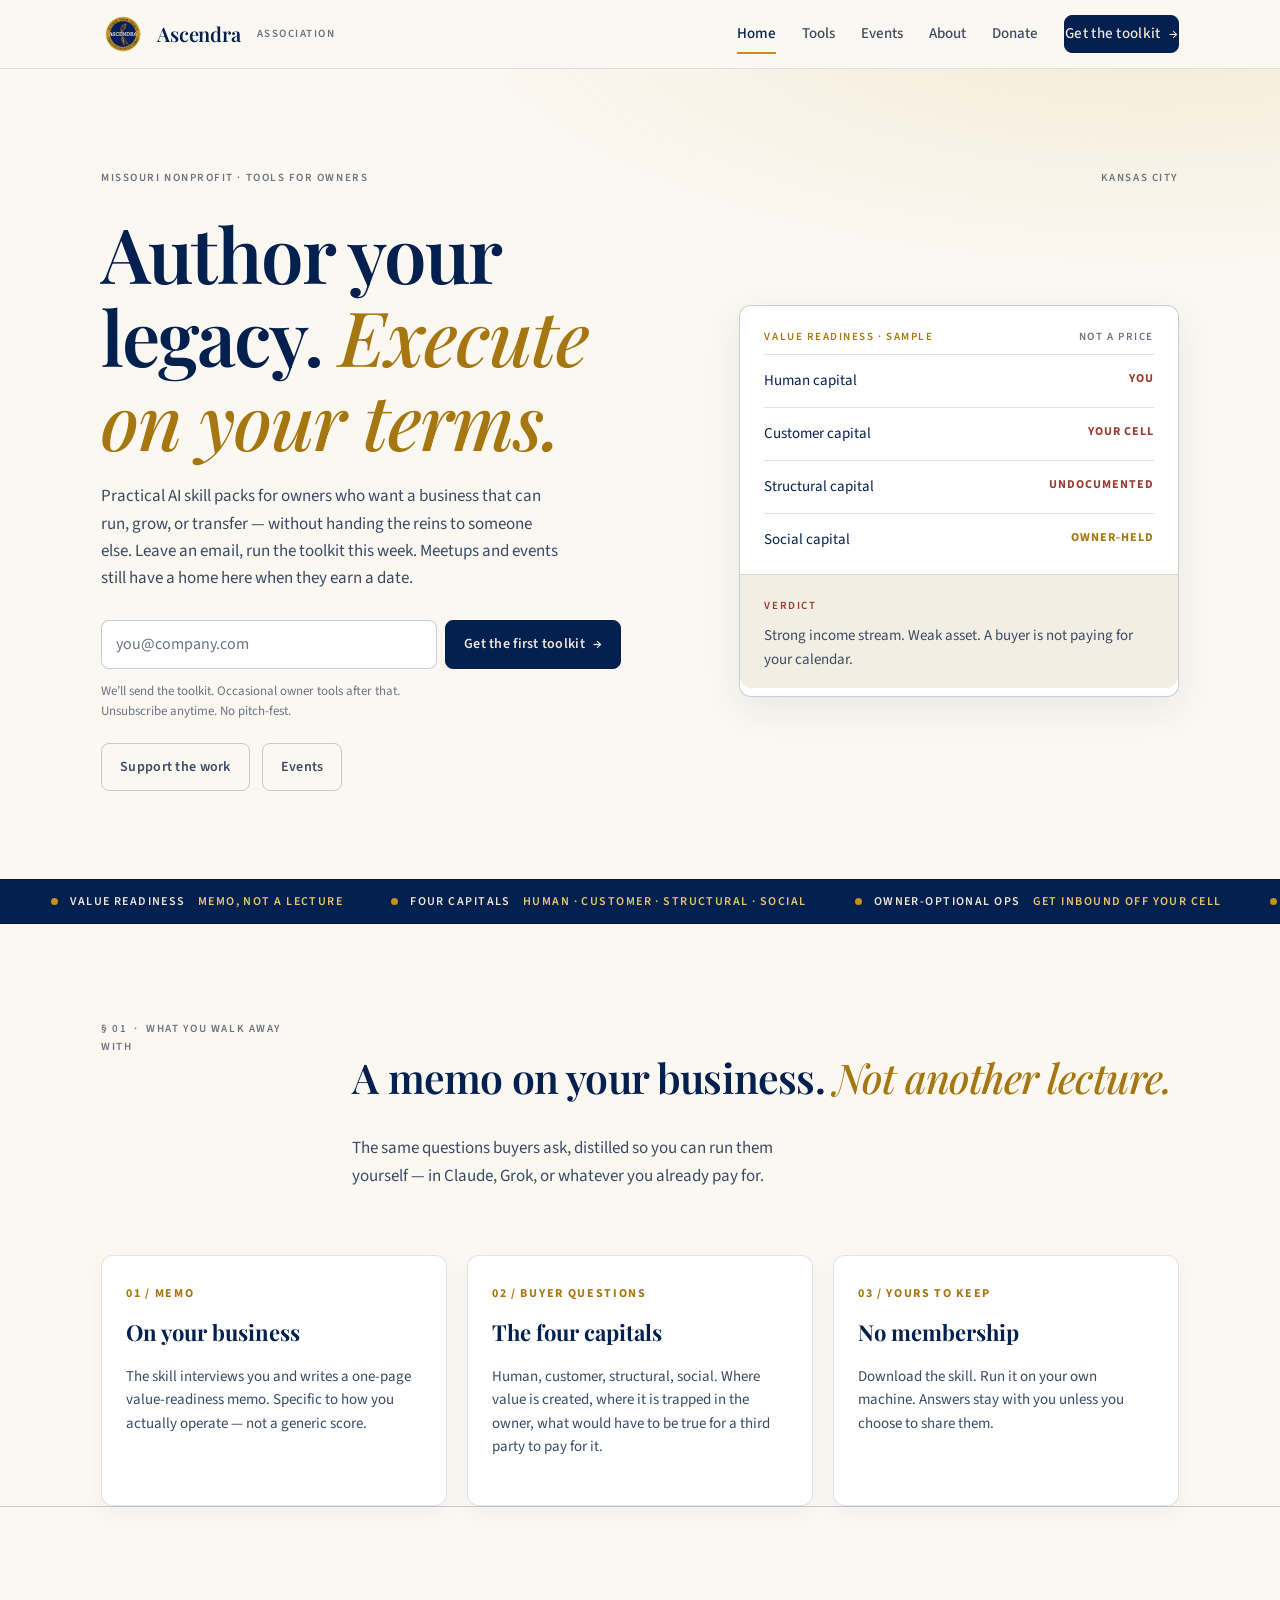
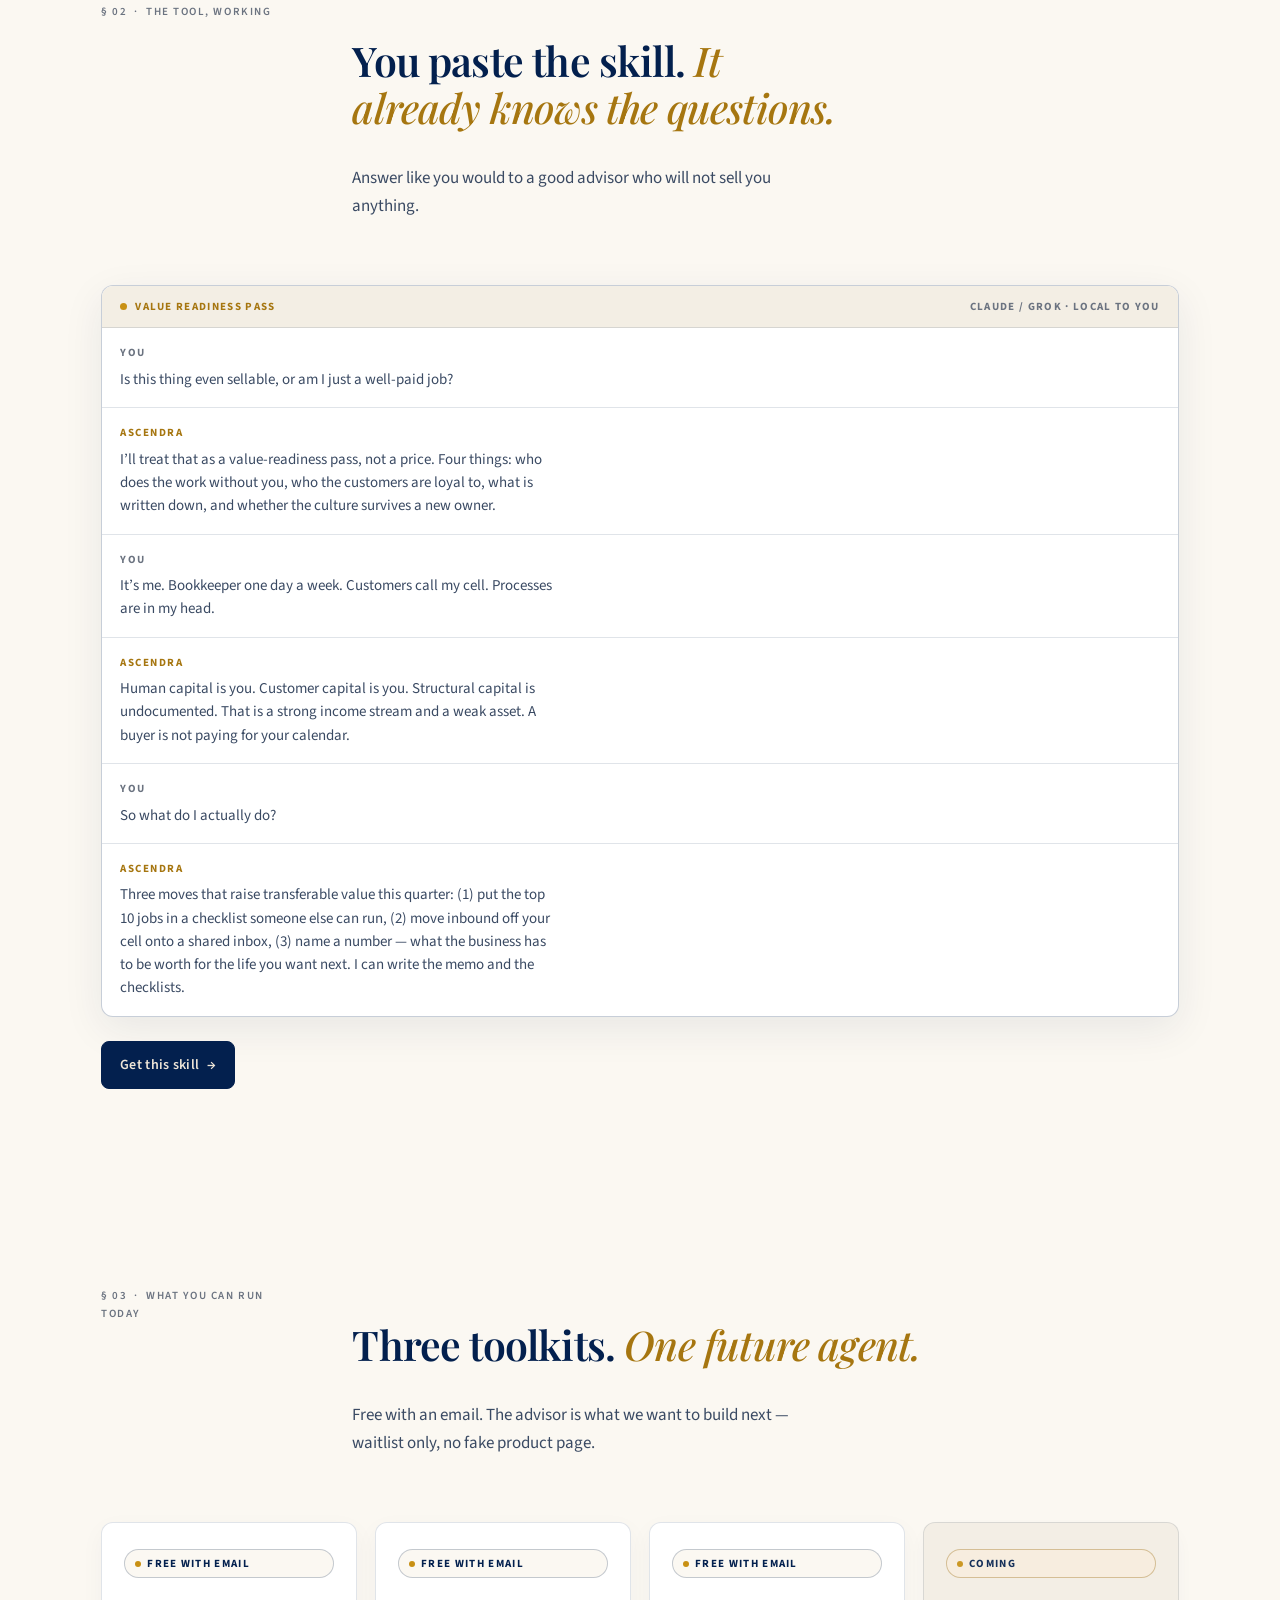
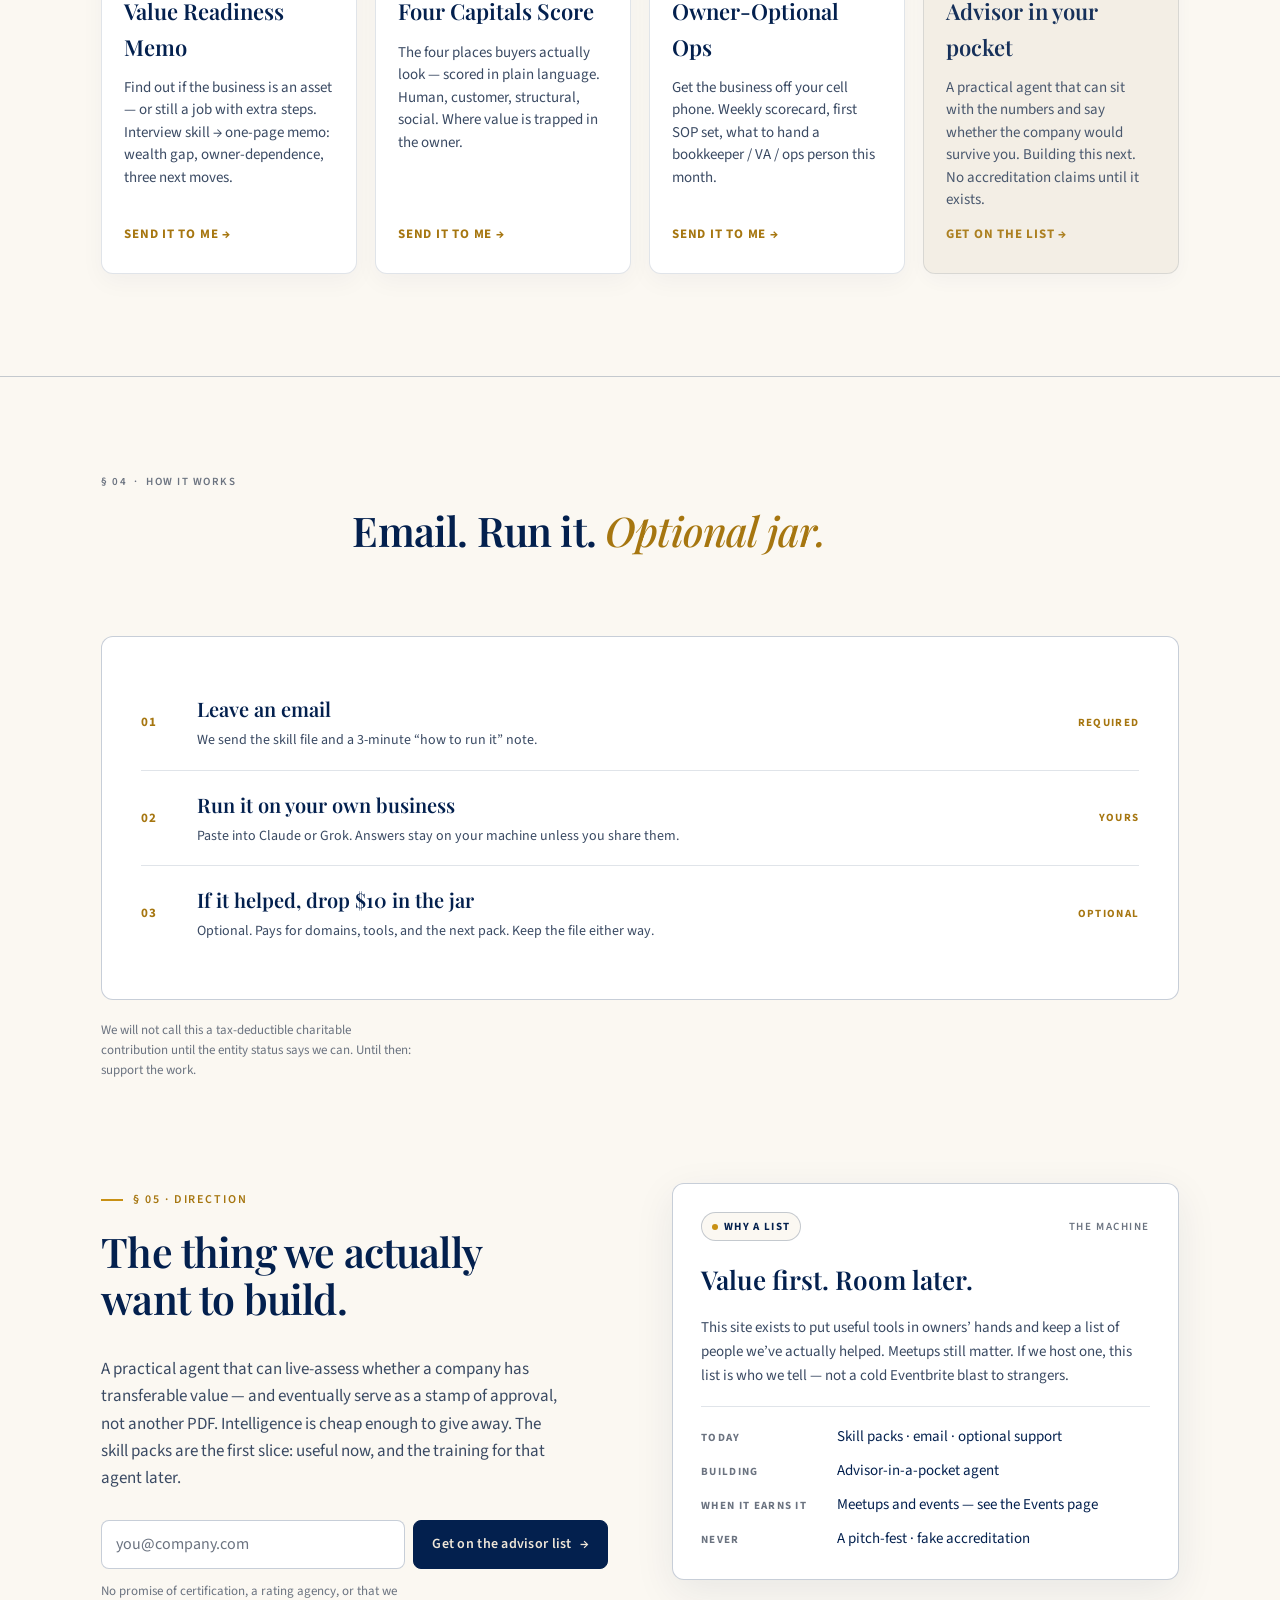
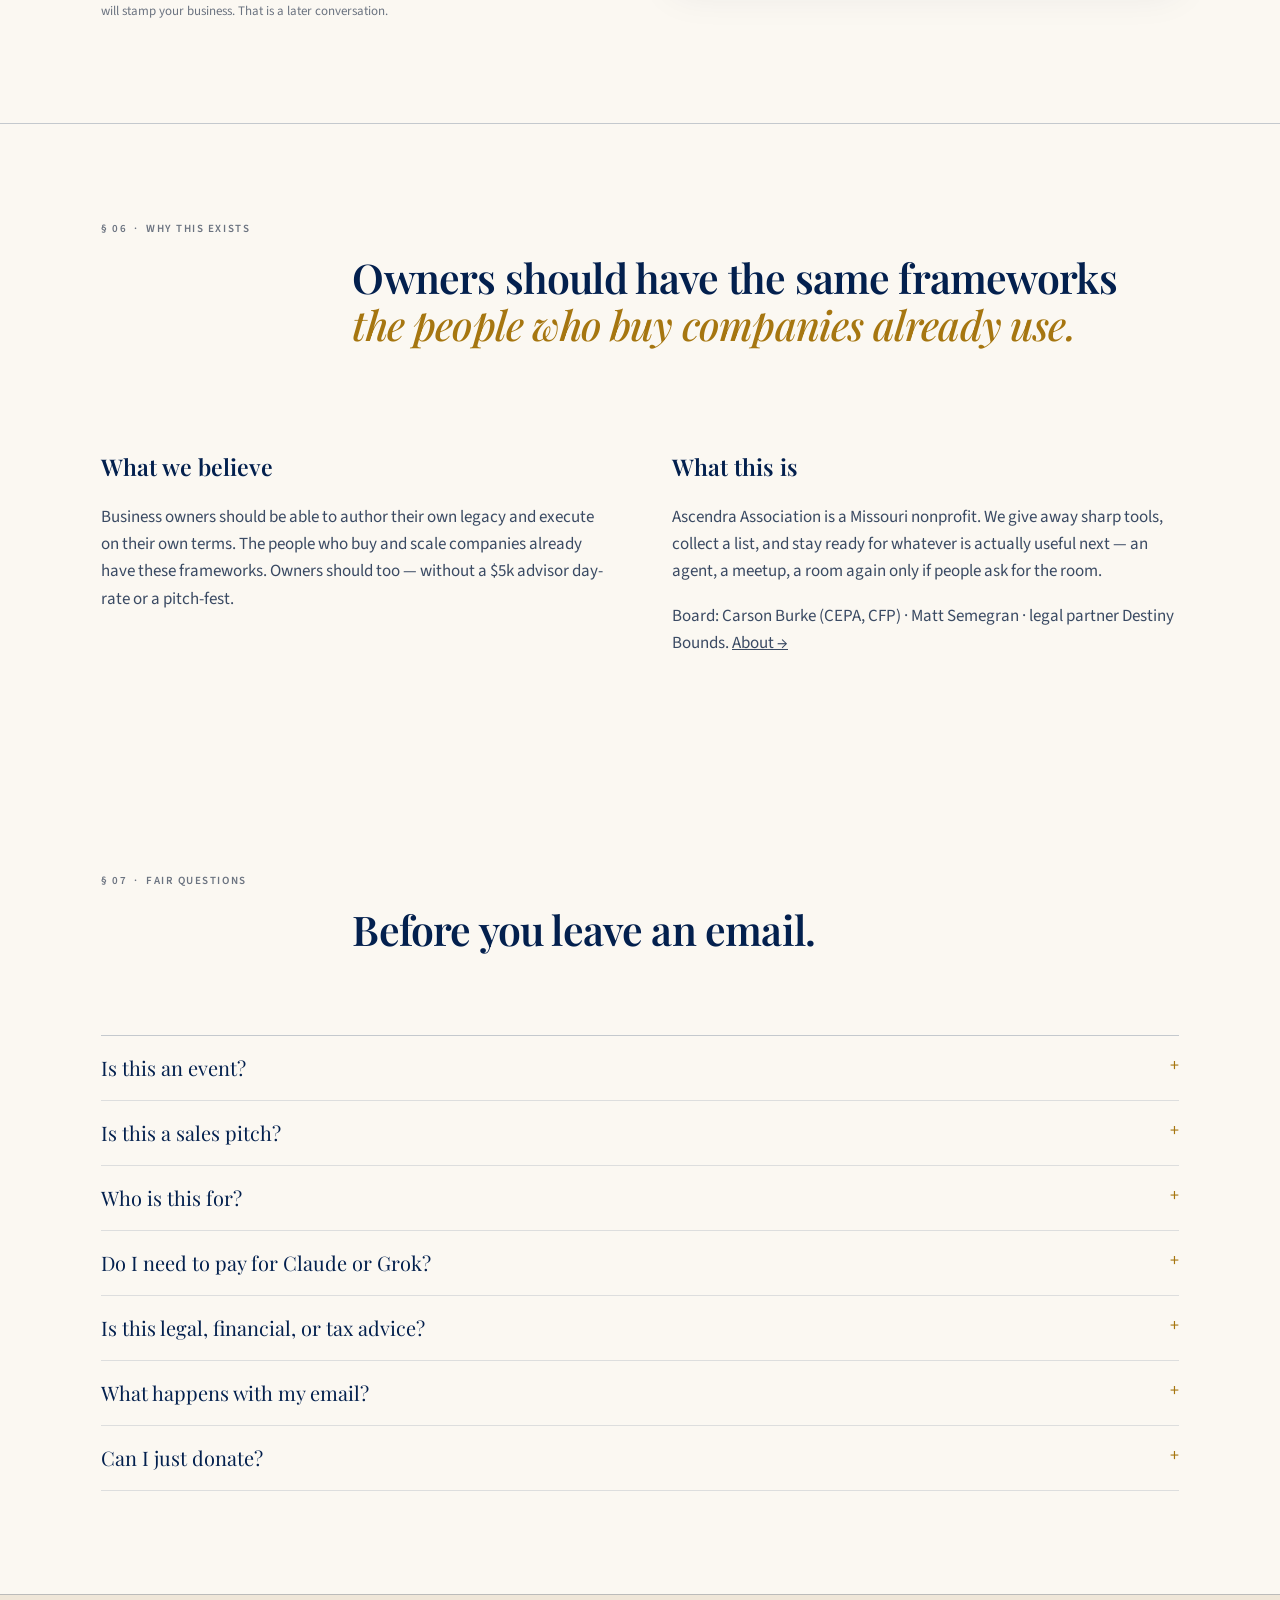
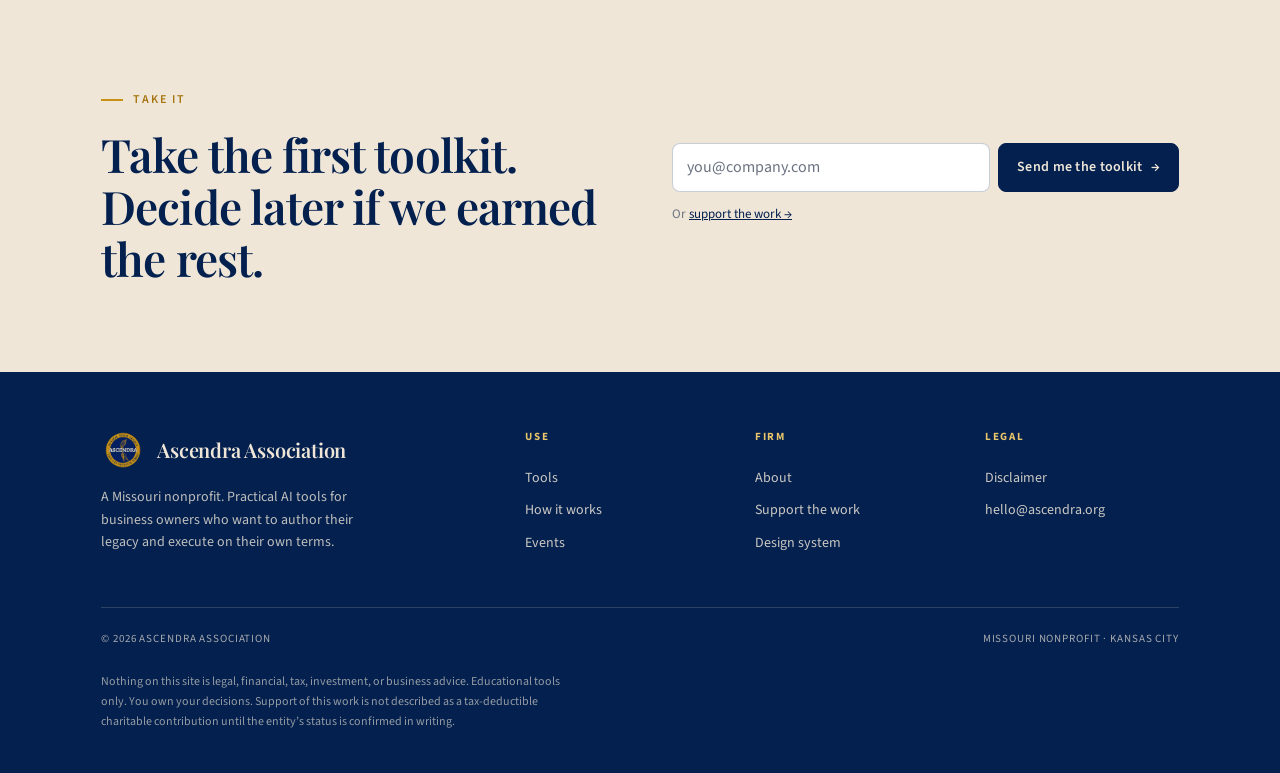
==== index.html @ b2d7696e "Rebuild Ascendra’s own light design language from the seal. Replace the ICV dark port with navy #032" ====
<!doctype html>
<html lang="en">
<head>
<meta charset="utf-8" />
<meta name="viewport" content="width=device-width,initial-scale=1" />
<title>Ascendra — Author your legacy. Execute on your terms.</title>
<meta name="description" content="A Missouri nonprofit. Free AI skill packs for business owners who want a company that can run, grow, or transfer — without handing the reins to someone else." />
<link rel="preconnect" href="https://fonts.googleapis.com" />
<link rel="preconnect" href="https://fonts.gstatic.com" crossorigin />
<link href="https://fonts.googleapis.com/css2?family=Great+Vibes&family=Playfair+Display:ital,wght@0,500;0,600;0,700;1,500;1,600&family=Source+Sans+3:ital,wght@0,400;0,500;0,600;0,700;1,400&display=swap" rel="stylesheet" />
<link rel="stylesheet" href="assets/css/site.css" />
</head>
<body data-nav="home">

<div id="nav-mount"></div>

<header class="hero" id="toolkit">
  <div class="wrap">
    <div class="hero-eyebrow-row">
      <span class="eyebrow plain mono-sm">
        Missouri nonprofit · Tools for owners
      </span>
      <span class="mono-sm">Kansas City</span>
    </div>

    <div class="hero-inner">
      <div>
        <h1 class="h-display">Author your legacy. <em>Execute on your terms.</em></h1>
        <p class="lead">
          Practical AI skill packs for owners who want a business that can run, grow, or transfer — without handing the reins to someone else. Leave an email, run the toolkit this week. Meetups and events still have a home here when they earn a date.
        </p>
        <form class="capture" data-capture data-tag="source-homepage pack-readiness">
          <input type="email" name="email" required placeholder="you@company.com" autocomplete="email" aria-label="Email" />
          <button class="cta primary" type="submit">Get the first toolkit <span class="arrow">→</span></button>
        </form>
        <p class="capture-note">We’ll send the toolkit. Occasional owner tools after that. Unsubscribe anytime. No pitch-fest.</p>
        <div class="hero-ctas" style="margin-top:22px">
          <a href="donate.html" class="cta ghost">Support the work</a>
          <a href="events.html" class="cta ghost">Events</a>
        </div>
      </div>

      <aside class="scorecard" aria-label="Sample value-readiness card">
        <div class="head">
          <span class="mono-sm" style="color:var(--gold-deep)">Value readiness · sample</span>
          <span class="mono-sm">Not a price</span>
        </div>
        <div class="score-row"><span class="k">Human capital</span><span class="v low">You</span></div>
        <div class="score-row"><span class="k">Customer capital</span><span class="v low">Your cell</span></div>
        <div class="score-row"><span class="k">Structural capital</span><span class="v low">Undocumented</span></div>
        <div class="score-row"><span class="k">Social capital</span><span class="v mid">Owner-held</span></div>
        <div class="score-verdict">
          <span class="mono-sm" style="color:var(--stop)">Verdict</span>
          <p>Strong income stream. Weak asset. A buyer is not paying for your calendar.</p>
        </div>
      </aside>
    </div>
  </div>
</header>

<div class="ticker" aria-hidden="true">
  <div class="ticker-track">
    <span class="ticker-item"><span class="dot"></span>Value readiness <span class="val">Memo, not a lecture</span></span>
    <span class="ticker-item"><span class="dot"></span>Four capitals <span class="val">Human · Customer · Structural · Social</span></span>
    <span class="ticker-item"><span class="dot"></span>Owner-optional ops <span class="val">Get inbound off your cell</span></span>
    <span class="ticker-item"><span class="dot"></span>Advisor in a pocket <span class="val">Coming</span></span>
    <span class="ticker-item"><span class="dot"></span>Meetups when they earn a room</span></span>
    <span class="ticker-item"><span class="dot"></span>Value readiness <span class="val">Memo, not a lecture</span></span>
    <span class="ticker-item"><span class="dot"></span>Four capitals <span class="val">Human · Customer · Structural · Social</span></span>
    <span class="ticker-item"><span class="dot"></span>Owner-optional ops <span class="val">Get inbound off your cell</span></span>
    <span class="ticker-item"><span class="dot"></span>Advisor in a pocket <span class="val">Coming</span></span>
    <span class="ticker-item"><span class="dot"></span>Meetups when they earn a room</span></span>
  </div>
</div>

<section id="proof">
  <div class="wrap">
    <div class="sec-head">
      <span class="mono-sm">§ 01 &nbsp;·&nbsp; What you walk away with</span>
      <div>
        <h2 class="h-section">A memo on your business. <em>Not another lecture.</em></h2>
        <p class="lead" style="margin-top:22px">The same questions buyers ask, distilled so you can run them yourself — in Claude, Grok, or whatever you already pay for.</p>
      </div>
    </div>
    <div class="journey">
      <div class="j-step">
        <div class="j-num">01 / MEMO</div>
        <h3 class="j-title">On your business</h3>
        <p class="j-body">The skill interviews you and writes a one-page value-readiness memo. Specific to how you actually operate — not a generic score.</p>
        <span class="j-arrow">→</span>
      </div>
      <div class="j-step">
        <div class="j-num">02 / BUYER QUESTIONS</div>
        <h3 class="j-title">The four capitals</h3>
        <p class="j-body">Human, customer, structural, social. Where value is created, where it is trapped in the owner, what would have to be true for a third party to pay for it.</p>
        <span class="j-arrow">→</span>
      </div>
      <div class="j-step">
        <div class="j-num">03 / YOURS TO KEEP</div>
        <h3 class="j-title">No membership</h3>
        <p class="j-body">Download the skill. Run it on your own machine. Answers stay with you unless you choose to share them.</p>
      </div>
    </div>
  </div>
</section>

<section id="demo" class="rule-strong">
  <div class="wrap pad-b">
    <div class="sec-head">
      <span class="mono-sm">§ 02 &nbsp;·&nbsp; The tool, working</span>
      <div>
        <h2 class="h-section">You paste the skill. <em>It already knows the questions.</em></h2>
        <p class="lead" style="margin-top:22px">Answer like you would to a good advisor who will not sell you anything.</p>
      </div>
    </div>

    <div class="transcript">
      <div class="transcript-bar">
        <span class="live">Value readiness pass</span>
        <span>Claude / Grok · local to you</span>
      </div>
      <div class="t-row">
        <div class="t-who">You</div>
        <p>Is this thing even sellable, or am I just a well-paid job?</p>
      </div>
      <div class="t-row agent">
        <div class="t-who">Ascendra</div>
        <p>I’ll treat that as a value-readiness pass, not a price. Four things: who does the work without you, who the customers are loyal to, what is written down, and whether the culture survives a new owner.</p>
      </div>
      <div class="t-row">
        <div class="t-who">You</div>
        <p>It’s me. Bookkeeper one day a week. Customers call my cell. Processes are in my head.</p>
      </div>
      <div class="t-row agent">
        <div class="t-who">Ascendra</div>
        <p>Human capital is you. Customer capital is you. Structural capital is undocumented. That is a strong income stream and a weak asset. A buyer is not paying for your calendar.</p>
      </div>
      <div class="t-row">
        <div class="t-who">You</div>
        <p>So what do I actually do?</p>
      </div>
      <div class="t-row agent">
        <div class="t-who">Ascendra</div>
        <p>Three moves that raise transferable value this quarter: (1) put the top 10 jobs in a checklist someone else can run, (2) move inbound off your cell onto a shared inbox, (3) name a number — what the business has to be worth for the life you want next. I can write the memo and the checklists.</p>
      </div>
    </div>
    <div style="margin-top:24px">
      <a href="#toolkit" class="cta primary">Get this skill <span class="arrow">→</span></a>
    </div>
  </div>
</section>

<section id="tools">
  <div class="wrap pad-b">
    <div class="sec-head">
      <span class="mono-sm">§ 03 &nbsp;·&nbsp; What you can run today</span>
      <div>
        <h2 class="h-section">Three toolkits. <em>One future agent.</em></h2>
        <p class="lead" style="margin-top:22px">Free with an email. The advisor is what we want to build next — waitlist only, no fake product page.</p>
      </div>
    </div>

    <div class="pack-grid">
      <article class="pack">
        <span class="pill"><span class="dot"></span>Free with email</span>
        <h3>Value Readiness Memo</h3>
        <p>Find out if the business is an asset — or still a job with extra steps. Interview skill → one-page memo: wealth gap, owner-dependence, three next moves.</p>
        <a class="more" href="#toolkit">Send it to me →</a>
      </article>
      <article class="pack">
        <span class="pill"><span class="dot"></span>Free with email</span>
        <h3>Four Capitals Score</h3>
        <p>The four places buyers actually look — scored in plain language. Human, customer, structural, social. Where value is trapped in the owner.</p>
        <a class="more" href="#toolkit">Send it to me →</a>
      </article>
      <article class="pack">
        <span class="pill"><span class="dot"></span>Free with email</span>
        <h3>Owner-Optional Ops</h3>
        <p>Get the business off your cell phone. Weekly scorecard, first SOP set, what to hand a bookkeeper / VA / ops person this month.</p>
        <a class="more" href="#toolkit">Send it to me →</a>
      </article>
      <article class="pack coming">
        <span class="pill warm"><span class="dot"></span>Coming</span>
        <h3>Advisor in your pocket</h3>
        <p>A practical agent that can sit with the numbers and say whether the company would survive you. Building this next. No accreditation claims until it exists.</p>
        <a class="more" href="#advisor">Get on the list →</a>
      </article>
    </div>
  </div>
</section>

<section id="how" class="rule-strong">
  <div class="wrap pad-b">
    <div class="sec-head">
      <span class="mono-sm">§ 04 &nbsp;·&nbsp; How it works</span>
      <div>
        <h2 class="h-section">Email. Run it. <em>Optional jar.</em></h2>
      </div>
    </div>
    <div class="criteria">
      <div class="crit-row">
        <div class="n">01</div>
        <div class="t">Leave an email<small>We send the skill file and a 3-minute “how to run it” note.</small></div>
        <div class="v">Required</div>
      </div>
      <div class="crit-row">
        <div class="n">02</div>
        <div class="t">Run it on your own business<small>Paste into Claude or Grok. Answers stay on your machine unless you share them.</small></div>
        <div class="v">Yours</div>
      </div>
      <div class="crit-row">
        <div class="n">03</div>
        <div class="t">If it helped, drop $10 in the jar<small>Optional. Pays for domains, tools, and the next pack. Keep the file either way.</small></div>
        <div class="v">Optional</div>
      </div>
    </div>
    <p class="capture-note" style="margin-top:20px">We will not call this a tax-deductible charitable contribution until the entity status says we can. Until then: support the work.</p>
  </div>
</section>

<section id="advisor">
  <div class="wrap pad-b">
    <div class="split">
      <div>
        <span class="eyebrow">§ 05 · Direction</span>
        <h2 class="h-section" style="margin-top:18px">The thing we actually want to build.</h2>
        <p class="lead" style="margin-top:22px">A practical agent that can live-assess whether a company has transferable value — and eventually serve as a stamp of approval, not another PDF. Intelligence is cheap enough to give away. The skill packs are the first slice: useful now, and the training for that agent later.</p>
        <form class="capture" data-capture data-tag="waitlist-advisor" style="margin-top:28px">
          <input type="email" name="email" required placeholder="you@company.com" autocomplete="email" aria-label="Email for advisor list" />
          <button class="cta primary" type="submit">Get on the advisor list <span class="arrow">→</span></button>
        </form>
        <p class="capture-note">No promise of certification, a rating agency, or that we will stamp your business. That is a later conversation.</p>
      </div>
      <aside class="arch">
        <div class="arch-tag">
          <span class="pill"><span class="dot"></span>Why a list</span>
          <span class="mono-sm">The machine</span>
        </div>
        <h3>Value first. Room later.</h3>
        <p class="sub">This site exists to put useful tools in owners’ hands and keep a list of people we’ve actually helped. Meetups still matter. If we host one, this list is who we tell — not a cold Eventbrite blast to strangers.</p>
        <dl>
          <dt>Today</dt><dd>Skill packs · email · optional support</dd>
          <dt>Building</dt><dd>Advisor-in-a-pocket agent</dd>
          <dt>When it earns it</dt><dd>Meetups and events — see the Events page</dd>
          <dt>Never</dt><dd>A pitch-fest · fake accreditation</dd>
        </dl>
      </aside>
    </div>
  </div>
</section>

<section id="why" class="rule-strong">
  <div class="wrap pad-b">
    <div class="sec-head">
      <span class="mono-sm">§ 06 &nbsp;·&nbsp; Why this exists</span>
      <div>
        <h2 class="h-section">Owners should have the same frameworks <em>the people who buy companies already use.</em></h2>
      </div>
    </div>
    <div class="split">
      <div>
        <h3 class="h-3">What we believe</h3>
        <p class="body">Business owners should be able to author their own legacy and execute on their own terms. The people who buy and scale companies already have these frameworks. Owners should too — without a $5k advisor day-rate or a pitch-fest.</p>
      </div>
      <div>
        <h3 class="h-3">What this is</h3>
        <p class="body">Ascendra Association is a Missouri nonprofit. We give away sharp tools, collect a list, and stay ready for whatever is actually useful next — an agent, a meetup, a room again only if people ask for the room.</p>
        <p class="body" style="margin-top:16px">Board: Carson Burke (CEPA, CFP) · Matt Semegran · legal partner Destiny Bounds. <a href="about.html" style="text-decoration:underline">About →</a></p>
      </div>
    </div>
  </div>
</section>

<section id="faq">
  <div class="wrap pad-b">
    <div class="sec-head">
      <span class="mono-sm">§ 07 &nbsp;·&nbsp; Fair questions</span>
      <div>
        <h2 class="h-section">Before you leave an email.</h2>
      </div>
    </div>
    <div class="faq">
      <details>
        <summary>Is this an event?</summary>
        <p>Not the product. Meetups and events still have a page when they earn a date. This site is the toolkit you use in between. If we host something, people on this list hear first.</p>
      </details>
      <details>
        <summary>Is this a sales pitch?</summary>
        <p>No. No sponsors buying a slot on this page. No “book a call” funnel. Email and optional support.</p>
      </details>
      <details>
        <summary>Who is this for?</summary>
        <p>Owners who already have a real operation. If you are pre-revenue, these tools will feel like someone else’s problem — that is honest, not a slight.</p>
      </details>
      <details>
        <summary>Do I need to pay for Claude or Grok?</summary>
        <p>The skills run in tools many owners already have. We are not selling you an AI subscription.</p>
      </details>
      <details>
        <summary>Is this legal, financial, or tax advice?</summary>
        <p>No. Educational tools only. Your lawyer, CPA, and CFP still exist. Destiny drafts the real disclaimer.</p>
      </details>
      <details>
        <summary>What happens with my email?</summary>
        <p>Toolkit delivery, then occasional new tools. No SDR sequence. Unsubscribe anytime.</p>
      </details>
      <details>
        <summary>Can I just donate?</summary>
        <p>Yes. Same toolkit. <a href="donate.html" style="text-decoration:underline">Support the work →</a></p>
      </details>
    </div>
  </div>
</section>

<section class="cta-band" id="close">
  <div class="wrap">
    <div class="split">
      <div>
        <span class="eyebrow" style="margin-bottom:20px">Take it</span>
        <h2>Take the first toolkit. Decide later if we earned the rest.</h2>
      </div>
      <div class="aside">
        <form class="capture" data-capture data-tag="source-homepage-close">
          <input type="email" name="email" required placeholder="you@company.com" autocomplete="email" aria-label="Email" />
          <button class="cta primary" type="submit">Send me the toolkit <span class="arrow">→</span></button>
        </form>
        <p class="capture-note">Or <a href="donate.html" style="color:var(--navy);text-decoration:underline">support the work →</a></p>
      </div>
    </div>
  </div>
</section>

<div id="foot-mount"></div>
<script src="assets/js/shell.js"></script>
</body>
</html>
---- assets/css/site.css ----
/* Ascendra Association — design language
   Pulled from the 2025 masterclass deck + circular seal.
   Light and inviting by default. Navy + gold are the ceremonial colors.
   ------------------------------------------------- */

:root{
  --navy: #03204E;
  --navy-deep: #021536;
  --navy-soft: #1A3A6B;
  --gold: #C89014;
  --gold-deep: #A67610;
  --gold-soft: #E8C56A;
  --cream: #EFE6D8;
  --paper: #FBF8F2;
  --paper-2: #F3EEE4;
  --white: #FFFFFF;
  --ink: #03204E;
  --ink-soft: #3A4A63;
  --ink-mute: #6B7380;
  --line: rgba(3,32,78,0.12);
  --line-strong: rgba(3,32,78,0.22);
  --pass: #2F6F4E;
  --stop: #9B3A2F;
  --warn: #C89014;

  --serif: "Playfair Display", "Source Serif 4", Georgia, serif;
  --sans:  "Source Sans 3", "Source Sans Pro", "Helvetica Neue", Arial, sans-serif;
  --script: "Great Vibes", "Snell Roundhand", cursive;

  --pad: clamp(20px, 4vw, 56px);
  --max: 1180px;
  --radius: 12px;
  --shadow: 0 12px 40px rgba(3,32,78,0.08);
}

*,*::before,*::after{ box-sizing:border-box; }
html,body{ margin:0; padding:0; background:var(--paper); color:var(--ink); }
html{ scroll-behavior:smooth; }
body{
  font-family: var(--sans);
  font-size: 17px;
  line-height: 1.6;
  -webkit-font-smoothing: antialiased;
  text-rendering: optimizeLegibility;
}
img{ max-width:100%; display:block; }
a{ color:inherit; text-decoration:none; }
button{ font: inherit; color: inherit; background:none; border:0; cursor:pointer; }

/* ============ Typography ============ */
.eyebrow{
  font-family: var(--sans);
  font-size: 12px;
  font-weight: 600;
  letter-spacing: 0.16em;
  text-transform: uppercase;
  color: var(--gold-deep);
  display:inline-flex; align-items:center; gap:10px;
}
.eyebrow::before{
  content:"";
  width:22px; height:2px; background: var(--gold);
  display:inline-block;
}
.eyebrow.plain::before{ display:none; }

.h-display{
  font-family: var(--serif);
  font-weight: 600;
  font-size: clamp(34px, 7vw, 76px);
  line-height: 1.1;
  letter-spacing: -0.02em;
  color: var(--navy);
  text-wrap: balance;
  overflow-wrap: break-word;
}
.h-display em{ font-style: italic; color: var(--gold-deep); font-weight: 500; }

.h-section{
  font-family: var(--serif);
  font-weight: 600;
  font-size: clamp(28px, 3.2vw, 46px);
  line-height: 1.15;
  letter-spacing: -0.02em;
  text-wrap: balance;
  color: var(--navy);
}
.h-section em{ font-style: italic; color: var(--gold-deep); font-weight: 500; }

.h-3{
  font-family: var(--serif);
  font-weight: 600;
  font-size: clamp(22px, 1.8vw, 28px);
  line-height: 1.2;
}

.lead{
  font-family: var(--sans);
  font-size: clamp(17px, 1.3vw, 20px);
  line-height: 1.6;
  color: var(--ink-soft);
  max-width: 58ch;
  font-weight: 400;
}
.body{ color: var(--ink-soft); }
.mono-sm{
  font-family: var(--sans);
  font-size: 11px;
  font-weight: 600;
  letter-spacing: 0.14em;
  text-transform: uppercase;
  color: var(--ink-mute);
}

/* ============ Layout ============ */
.wrap{ max-width: var(--max); margin: 0 auto; padding: 0 var(--pad); }
.rule{ border-top: 1px solid var(--line); }
.rule-strong{ border-top: 1px solid var(--line-strong); }
section{ position: relative; }

/* ============ Nav ============ */
.nav{
  position: sticky; top: 0; z-index: 50;
  background: color-mix(in oklab, var(--paper) 86%, transparent);
  backdrop-filter: blur(14px) saturate(1.1);
  -webkit-backdrop-filter: blur(14px) saturate(1.1);
  border-bottom: 1px solid var(--line);
}
.nav-inner{
  display:flex; align-items:center; justify-content:space-between;
  padding: 12px var(--pad);
  max-width: var(--max);
  margin: 0 auto;
}
.brand{
  display:flex; align-items:center; gap:12px;
  font-family: var(--serif); font-size: 20px; letter-spacing: -0.01em;
  color: var(--navy); font-weight: 600;
}
.brand img{
  width: 44px; height: 44px;
}
.brand strong{ font-weight: 600; }
.brand small{
  color: var(--ink-mute);
  font-family: var(--sans);
  font-size: 11px; font-weight: 600;
  letter-spacing: 0.14em; text-transform: uppercase; margin-left: 4px;
}

.nav-toggle{
  display:none;
  font-family: var(--sans); font-size: 13px; font-weight: 600;
  letter-spacing: 0.08em; text-transform: uppercase;
  border: 1px solid var(--line-strong); padding: 8px 12px;
  color: var(--navy); border-radius: 8px;
}
.nav-links{ display:flex; align-items:center; gap: 26px; }
.nav-links a{
  font-size: 15px; font-weight: 500; color: var(--ink-soft);
  padding: 6px 0; position: relative;
  transition: color .2s ease;
}
.nav-links a::after{
  content:""; position:absolute; left:0; right:100%; bottom:-2px; height:2px;
  background: var(--gold); transition: right .3s ease;
}
.nav-links a:hover{ color: var(--navy); }
.nav-links a:hover::after{ right: 0; }
.nav-links a.current{ color: var(--navy); }
.nav-links a.current::after{ right: 0; }

.cta{
  display:inline-flex; align-items:center; justify-content:center; gap:8px;
  padding: 12px 18px;
  font-family: var(--sans); font-size: 14px; font-weight: 600;
  letter-spacing: 0.02em;
  border: 1.5px solid var(--navy);
  color: var(--navy);
  background: transparent;
  border-radius: 8px;
  transition: all .2s ease;
}
.cta:hover{ background: var(--navy); color: var(--cream); }
.cta.primary{
  background: var(--navy); color: var(--cream); border-color: var(--navy);
}
.cta.primary:hover{ background: var(--gold); border-color: var(--gold); color: var(--navy-deep); }
.cta.ghost{ border-color: var(--line-strong); color: var(--ink-soft); }
.cta.ghost:hover{ border-color: var(--navy); color: var(--navy); background: transparent; }
.cta .arrow{ font-size: 14px; }

/* ============ Hero ============ */
.hero{
  padding: clamp(48px, 8vw, 100px) 0 clamp(48px, 7vw, 88px);
  position: relative;
  background:
    radial-gradient(1200px 480px at 90% -10%, rgba(200,144,20,0.14), transparent 60%),
    var(--paper);
}
.hero-inner{
  display:grid;
  grid-template-columns: 1.15fr 0.9fr;
  gap: clamp(36px, 6vw, 80px);
  align-items: center;
}
@media (max-width: 900px){ .hero-inner{ grid-template-columns: 1fr; } }

.hero-eyebrow-row{
  display:flex; justify-content:space-between; align-items:center;
  margin-bottom: 24px;
}
.hero .h-display{ margin: 0 0 22px 0; }
.hero .lead{ margin-bottom: 28px; }
.hero-ctas{ display:flex; gap: 12px; flex-wrap: wrap; }

/* ============ Capture ============ */
.capture{
  display:flex; gap: 8px; flex-wrap: wrap; align-items: stretch;
  max-width: 520px;
}
.capture input[type="email"]{
  flex: 1 1 220px;
  min-width: 0;
  background: var(--white);
  border: 1.5px solid var(--line-strong);
  color: var(--ink);
  padding: 12px 14px;
  font-family: var(--sans);
  font-size: 16px;
  border-radius: 8px;
}
.capture input[type="email"]:focus{ outline: 0; border-color: var(--gold); }
.capture input[type="email"]::placeholder{ color: var(--ink-mute); }
.capture .cta{ white-space: nowrap; }
.capture-note{
  margin: 12px 0 0;
  font-size: 13px;
  color: var(--ink-mute); max-width: 52ch; line-height: 1.55;
}
.capture.ok .cta.primary{ background: var(--pass); border-color: var(--pass); color: #fff; }

/* ============ Scorecard ============ */
.scorecard{
  border: 1px solid var(--line-strong);
  background: var(--white);
  padding: 22px 24px 8px;
  border-radius: var(--radius);
  box-shadow: var(--shadow);
}
.scorecard .head{
  display:flex; justify-content:space-between; align-items:baseline;
  margin-bottom: 8px;
}
.score-row{
  display:grid; grid-template-columns: 1fr auto; gap: 12px;
  padding: 14px 0; border-top: 1px solid var(--line);
  font-size: 15px;
}
.score-row .k{ color: var(--ink); }
.score-row .v{
  font-size: 12px; font-weight: 700; letter-spacing: 0.08em; text-transform: uppercase;
}
.score-row .v.low{ color: var(--stop); }
.score-row .v.mid{ color: var(--gold-deep); }
.score-row .v.high{ color: var(--pass); }
.score-verdict{
  margin: 8px -24px 0; padding: 16px 24px;
  border-top: 1px solid var(--line);
  background: var(--paper-2);
  border-radius: 0 0 var(--radius) var(--radius);
}
.score-verdict p{ margin: 6px 0 0; font-size: 15px; color: var(--ink-soft); }

/* ============ Ticker (navy ribbon, like the deck) ============ */
.ticker{
  border-top: 1px solid var(--navy-deep);
  border-bottom: 1px solid var(--navy-deep);
  overflow: hidden;
  background: var(--navy);
  color: var(--cream);
}
.ticker-track{
  display:flex; gap: 48px;
  padding: 12px var(--pad);
  animation: ticker 50s linear infinite;
  white-space: nowrap;
}
.ticker-item{
  display:inline-flex; align-items:center; gap: 12px;
  font-size: 12px; font-weight: 600; letter-spacing: 0.12em;
  color: var(--cream); text-transform: uppercase;
}
.ticker-item .dot{ width: 7px; height: 7px; background: var(--gold); border-radius: 50%; }
.ticker-item .val{ color: var(--gold-soft); }
@keyframes ticker { from { transform: translateX(0);} to { transform: translateX(-50%);} }

/* ============ Section chrome ============ */
.sec-head{
  display:grid;
  grid-template-columns: 200px 1fr;
  gap: clamp(20px, 4vw, 64px);
  align-items: start;
  padding-top: clamp(56px, 8vw, 96px);
  padding-bottom: clamp(28px, 4vw, 48px);
}
@media (max-width: 800px){ .sec-head{ grid-template-columns: 1fr; gap: 16px; } }
.pad-b{ padding-bottom: clamp(56px, 8vw, 104px); }

/* ============ Journey ============ */
.journey{
  display:grid; grid-template-columns: repeat(3, 1fr); gap: 20px;
}
@media (max-width: 900px){ .journey{ grid-template-columns: 1fr; } }
.j-step{
  padding: 28px 24px 32px;
  background: var(--white);
  border: 1px solid var(--line);
  border-radius: var(--radius);
  position: relative;
  box-shadow: 0 8px 24px rgba(3,32,78,0.04);
}
.j-num{ font-size: 12px; font-weight: 700; color: var(--gold-deep); letter-spacing: 0.14em; }
.j-title{ font-family: var(--serif); font-size: 22px; margin: 12px 0 10px; color: var(--navy); }
.j-body{ font-size: 15px; color: var(--ink-soft); line-height: 1.55; }
.j-arrow{ display:none; }

/* ============ Split / cards ============ */
.split{ display:grid; grid-template-columns: 1fr 1fr; gap: clamp(32px, 5vw, 64px); align-items: start; }
@media (max-width: 900px){ .split{ grid-template-columns: 1fr; } }

.arch{
  border: 1px solid var(--line-strong);
  background: var(--white);
  padding: 28px;
  border-radius: var(--radius);
  box-shadow: var(--shadow);
}
.arch-tag{ display:flex; align-items:center; justify-content:space-between; margin-bottom: 18px; }
.arch h3{ font-family: var(--serif); font-size: 26px; font-weight: 600; margin: 0 0 8px; color: var(--navy); }
.arch .sub{ color: var(--ink-soft); font-size: 15px; margin-bottom: 18px; }
.arch dl{ margin: 0; display: grid; grid-template-columns: 120px 1fr; gap: 10px 16px; padding-top: 18px; border-top: 1px solid var(--line); }
.arch dt{ font-size: 11px; text-transform: uppercase; letter-spacing: 0.12em; color: var(--ink-mute); font-weight: 700; padding-top: 4px; }
.arch dd{ margin: 0; font-size: 15px; color: var(--ink); }

.pill{
  display:inline-flex; align-items:center; gap: 6px;
  font-size: 11px; font-weight: 700; text-transform: uppercase; letter-spacing: 0.12em;
  padding: 5px 10px; border: 1px solid var(--line-strong); color: var(--navy);
  border-radius: 999px; background: var(--paper);
}
.pill .dot{ width:6px; height: 6px; border-radius: 50%; background: var(--gold); }
.pill.warm{ background: color-mix(in oklab, var(--gold) 16%, var(--white)); border-color: color-mix(in oklab, var(--gold) 40%, var(--line)); }

/* ============ Criteria ============ */
.criteria{
  border: 1px solid var(--line-strong);
  background: var(--white);
  padding: clamp(24px, 3vw, 40px);
  border-radius: var(--radius);
}
.criteria-head{ display:flex; align-items:center; justify-content:space-between; margin-bottom: 16px; }
.crit-row{
  display:grid; grid-template-columns: 40px 1fr auto; gap: 16px;
  padding: 18px 0; border-top: 1px solid var(--line);
  align-items: center;
}
.crit-row:first-of-type{ border-top: 0; }
.crit-row .n{ font-size: 13px; color: var(--gold-deep); font-weight: 700; letter-spacing: 0.08em; }
.crit-row .t{ font-family: var(--serif); font-size: 20px; font-weight: 600; color: var(--navy); }
.crit-row .t small{ display:block; font-family: var(--sans); font-size: 14px; color: var(--ink-soft); margin-top: 4px; font-weight: 400; }
.crit-row .v{ font-size: 11px; font-weight: 700; letter-spacing: 0.12em; text-transform: uppercase; color: var(--gold-deep); }

/* ============ Packs ============ */
.pack-grid{
  display:grid; grid-template-columns: repeat(4, 1fr); gap: 18px;
}
@media (max-width: 1100px){ .pack-grid{ grid-template-columns: repeat(2,1fr); } }
@media (max-width: 640px){ .pack-grid{ grid-template-columns: 1fr; } }
.pack{
  padding: 26px 22px 28px;
  background: var(--white);
  border: 1px solid var(--line);
  border-radius: var(--radius);
  display:flex; flex-direction:column; gap: 12px;
  min-height: 280px;
  box-shadow: 0 8px 24px rgba(3,32,78,0.04);
  transition: transform .2s ease, box-shadow .2s ease;
}
.pack:hover{ transform: translateY(-2px); box-shadow: var(--shadow); }
.pack.coming{ opacity: 0.92; background: var(--paper-2); }
.pack h3{ font-family: var(--serif); font-size: 22px; font-weight: 600; margin: 4px 0 0; color: var(--navy); }
.pack p{ font-size: 15px; color: var(--ink-soft); margin: 0; flex: 1; line-height: 1.5; }
.pack .more{ margin-top: auto; font-size: 13px; font-weight: 700; letter-spacing: 0.06em; text-transform: uppercase; color: var(--gold-deep); }

/* ============ Transcript ============ */
.transcript{
  border: 1px solid var(--line-strong);
  background: var(--white);
  overflow: hidden;
  border-radius: var(--radius);
  box-shadow: var(--shadow);
}
.transcript-bar{
  display:flex; justify-content:space-between; align-items:center;
  padding: 12px 18px;
  border-bottom: 1px solid var(--line);
  font-size: 11px; font-weight: 700; letter-spacing: 0.12em; text-transform: uppercase;
  color: var(--ink-mute);
  background: var(--paper-2);
}
.transcript-bar .live{ color: var(--gold-deep); display:inline-flex; align-items:center; gap: 8px; }
.transcript-bar .live::before{
  content:""; width:7px; height:7px; border-radius:50%; background: var(--gold);
}
.t-row{ padding: 16px 18px; border-bottom: 1px solid var(--line); }
.t-row:last-child{ border-bottom: 0; }
.t-who{
  font-size: 11px; font-weight: 700; letter-spacing: 0.14em; text-transform: uppercase;
  color: var(--ink-mute); margin-bottom: 6px;
}
.t-row.agent .t-who{ color: var(--gold-deep); }
.t-row p{ margin: 0; font-size: 15px; color: var(--ink-soft); line-height: 1.55; max-width: 62ch; }

/* ============ FAQ ============ */
.faq{ border-top: 1px solid var(--line-strong); }
.faq details{ border-bottom: 1px solid var(--line); padding: 16px 0; }
.faq summary{
  cursor: pointer;
  font-family: var(--serif); font-size: 20px; color: var(--navy);
  list-style: none;
  display:flex; justify-content:space-between; gap: 20px;
}
.faq summary::-webkit-details-marker{ display:none; }
.faq summary::after{
  content:"+";
  font-family: var(--sans); font-size: 18px; color: var(--gold-deep);
}
.faq details[open] summary::after{ content:"–"; }
.faq details p{
  margin: 12px 0 4px; color: var(--ink-soft); font-size: 16px; max-width: 62ch;
}

/* ============ CTA band ============ */
.cta-band{
  padding: clamp(56px, 8vw, 88px) 0;
  border-top: 1px solid var(--line-strong);
  background: var(--cream);
}
.cta-band .split{ align-items: center; }
.cta-band h2{ font-family: var(--serif); font-size: clamp(28px, 3.6vw, 48px); font-weight: 600; letter-spacing: -0.02em; line-height: 1.12; margin: 0; color: var(--navy); }
.cta-band .aside{ font-size: 15px; color: var(--ink-soft); line-height: 1.6; }

/* ============ Page hero ============ */
.page-hero{
  padding: clamp(56px, 8vw, 96px) 0 clamp(36px, 5vw, 56px);
  border-bottom: 1px solid var(--line);
  background:
    radial-gradient(900px 400px at 100% 0%, rgba(200,144,20,0.12), transparent 55%),
    var(--paper);
}
.page-hero .h-display{ font-size: clamp(36px, 5vw, 64px); margin: 18px 0 20px; max-width: 18ch; }

/* ============ Roles / about ============ */
.roles{
  display:grid; grid-template-columns: repeat(4, 1fr); gap: 16px;
}
@media (max-width: 700px){ .roles{ grid-template-columns: repeat(2,1fr); } }
.role{
  padding: 22px;
  background: var(--white);
  border: 1px solid var(--line);
  border-radius: var(--radius);
}
.role .k{ font-size: 12px; color: var(--gold-deep); letter-spacing: 0.12em; text-transform: uppercase; margin-bottom: 6px; font-weight: 700; }
.role .v{ font-family: var(--serif); font-size: 18px; color: var(--navy); }

/* ============ Footer (navy ceremonial, from the deck) ============ */
footer{
  background: var(--navy);
  color: var(--cream);
  padding: 56px 0 28px;
}
.foot-grid{ display:grid; grid-template-columns: 2fr 1fr 1fr 1fr; gap: 36px; margin-bottom: 48px; }
@media (max-width: 800px){ .foot-grid{ grid-template-columns: 1fr 1fr; } }
.foot-col h5{
  font-size: 11px; text-transform: uppercase; letter-spacing: 0.16em;
  color: var(--gold-soft); margin: 0 0 16px; font-weight: 700;
}
.foot-col a{ display:block; font-size: 14px; color: var(--cream); padding: 5px 0; opacity: 0.85; }
.foot-col a:hover{ opacity: 1; color: var(--gold-soft); }
.foot-brand .brand{ color: var(--cream); }
.foot-brand p{ color: color-mix(in oklab, var(--cream) 80%, transparent); font-size: 14px; max-width: 40ch; margin: 14px 0 0; }
.foot-legal{
  display:flex; justify-content:space-between; align-items: baseline;
  padding-top: 22px; border-top: 1px solid rgba(239,230,216,0.18);
  font-size: 11px; color: color-mix(in oklab, var(--cream) 70%, transparent);
  letter-spacing: 0.08em; text-transform: uppercase;
  gap: 20px; flex-wrap: wrap;
}
.disclaimer{
  margin-top: 24px; font-size: 12px; color: color-mix(in oklab, var(--cream) 62%, transparent);
  line-height: 1.7; max-width: 78ch;
}

/* ============ Design-system extras ============ */
.ds-wrap{ padding: clamp(40px, 6vw, 72px) 0; }
.ds-modes{
  display:grid; grid-template-columns: 1fr 1fr; gap: 0;
  border: 1px solid var(--line-strong);
  margin: 32px 0 64px;
  border-radius: var(--radius);
  overflow: hidden;
}
@media (max-width: 900px){ .ds-modes{ grid-template-columns: 1fr; } }
.ds-mode{ padding: clamp(24px, 3vw, 40px); }
.ds-mode.light{ background: var(--paper); color: var(--navy); }
.ds-mode.navy{ background: var(--navy); color: var(--cream); }
.ds-mode h3{ font-family: var(--serif); font-weight: 600; font-size: 28px; margin: 8px 0 8px; }
.ds-mode .subtitle{ font-size: 14px; opacity: .78; margin: 0 0 22px; max-width: 44ch; }
.ds-swatch{ display:grid; grid-template-columns: 40px 1fr auto; align-items:center; gap:14px; padding: 10px 0; border-top: 1px solid currentColor; border-color: rgba(128,128,128,0.18); }
.ds-swatch:first-of-type{ border-top: 0; }
.ds-swatch .chip{ width: 40px; height: 32px; border: 1px solid rgba(128,128,128,0.25); border-radius: 4px; }
.ds-swatch .k{ font-size: 12px; font-weight: 600; }
.ds-swatch .v{ font-size: 11px; opacity: 0.7; letter-spacing: 0.04em; }
.ds-section-title{ font-family: var(--serif); font-size: clamp(28px,3vw,40px); font-weight: 600; margin: 48px 0 16px; color: var(--navy); }
.ds-usage-grid{ display:grid; grid-template-columns: 1fr 1fr; gap: 24px; margin-top: 24px; }
@media (max-width: 800px){ .ds-usage-grid{ grid-template-columns: 1fr; } }
.ds-usage-card{ padding: 24px; border: 1px solid var(--line-strong); background: var(--white); border-radius: var(--radius); }
.ds-usage-card h4{ font-family: var(--serif); font-size: 20px; font-weight: 600; margin: 0 0 10px; color: var(--navy); }
.ds-usage-card p{ color: var(--ink-soft); font-size: 14px; margin: 0 0 12px; }
.ds-usage-card ul{ margin: 0; padding-left: 18px; color: var(--ink-soft); font-size: 14px; }
.ds-usage-card li{ padding: 3px 0; }
.ds-token-table{ width: 100%; border-collapse: collapse; margin-top: 12px; font-size: 13px; }
.ds-token-table th, .ds-token-table td{
  text-align: left; padding: 10px 12px; border-bottom: 1px solid var(--line); vertical-align: top;
}
.ds-token-table th{ font-size: 11px; letter-spacing: 0.12em; text-transform: uppercase; color: var(--ink-mute); }
.ds-token-table code{ font-size: 12px; color: var(--navy); }
.ds-token-table td.desc{ color: var(--ink-soft); }

/* ============ Mobile ============ */
@media (max-width: 900px){
  .nav-toggle{ display:inline-flex; }
  .nav-inner{ flex-wrap: wrap; }
  .brand small{ display:none; }
  .nav-links{
    display:none;
    flex-direction: column;
    align-items: flex-start;
    gap: 4px;
    width: 100%;
    padding: 8px 0 12px;
    border-top: 1px solid var(--line);
  }
  .nav-links.open{ display:flex; }
  .nav-links a{ padding: 10px 0; }
  .nav-links .cta{ margin-top: 8px; }
  .capture{ flex-direction: column; max-width: 100%; }
  .capture input[type="email"]{ flex: 1 1 auto; width: 100%; }
  .capture .cta{ width: 100%; justify-content: center; }
}

@media (prefers-reduced-motion: reduce){
  .ticker-track{ animation: none; }
  *{ transition: none !important; }
}
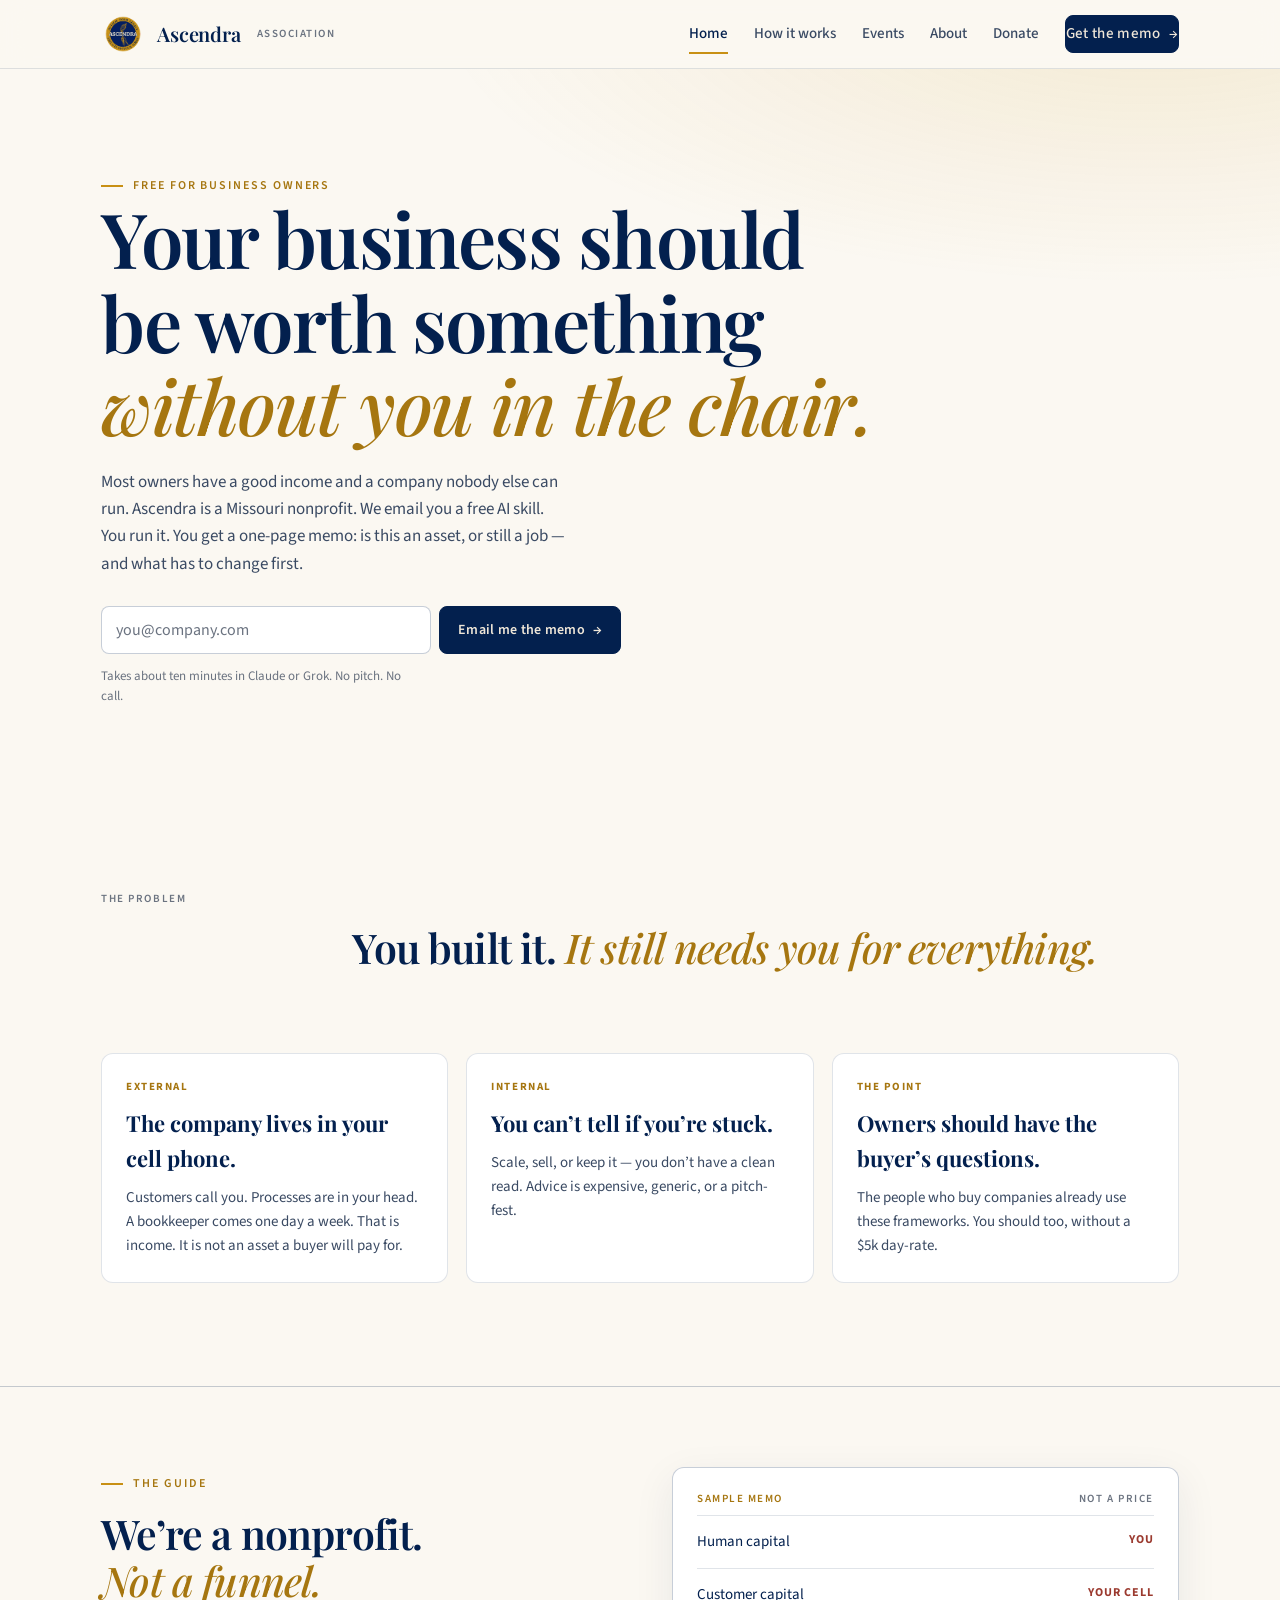
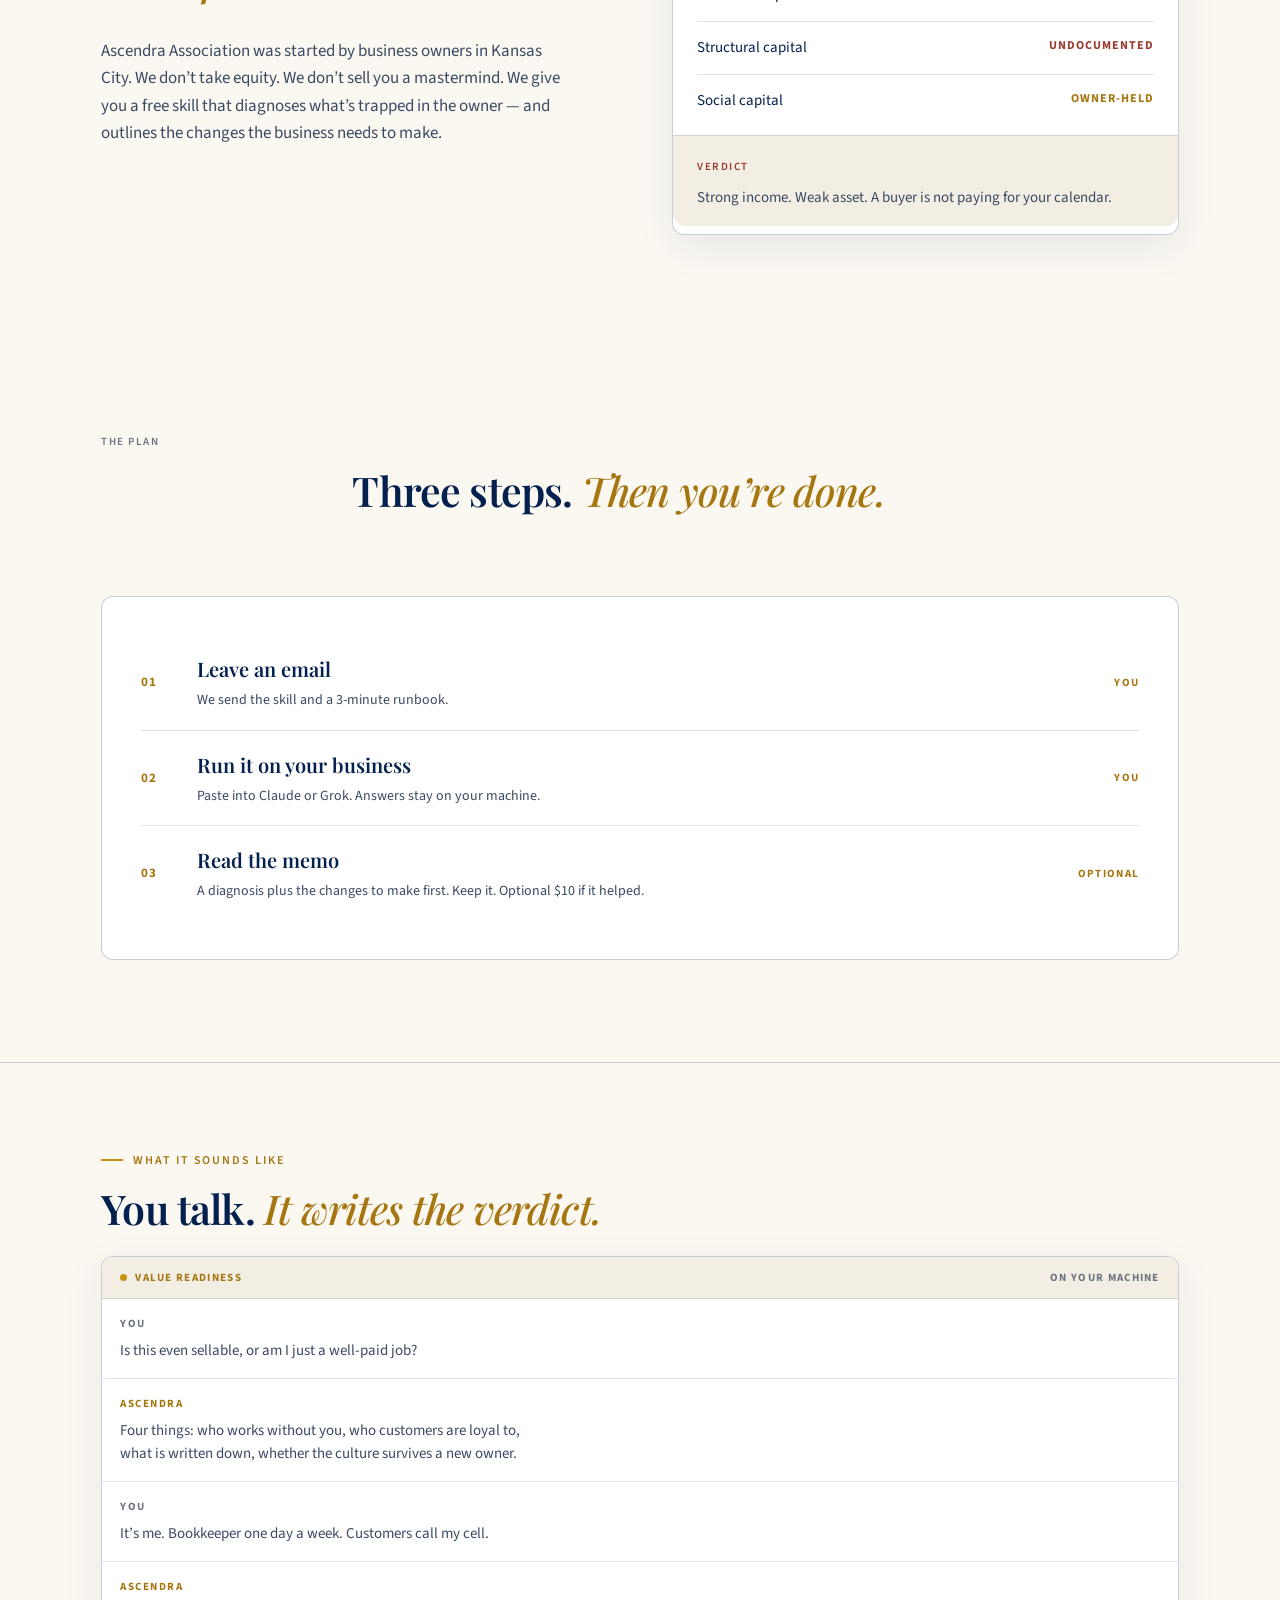
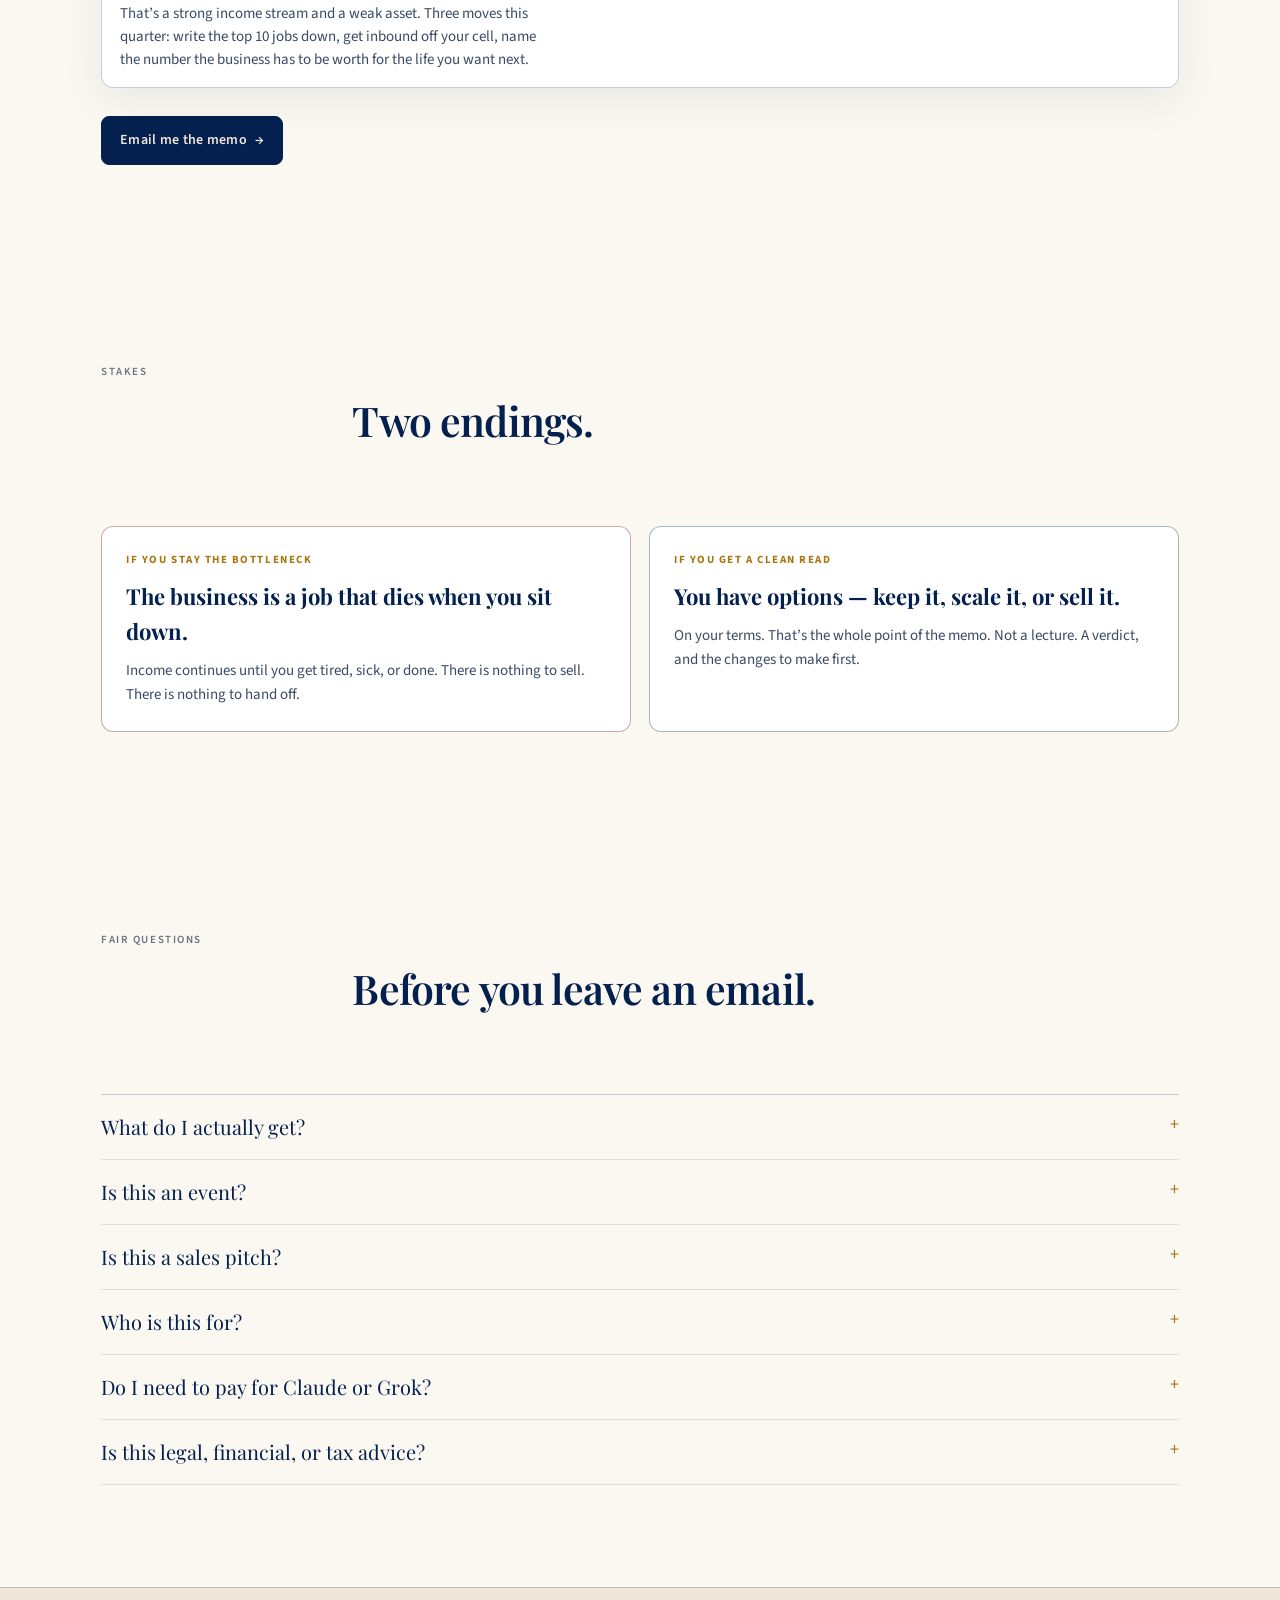
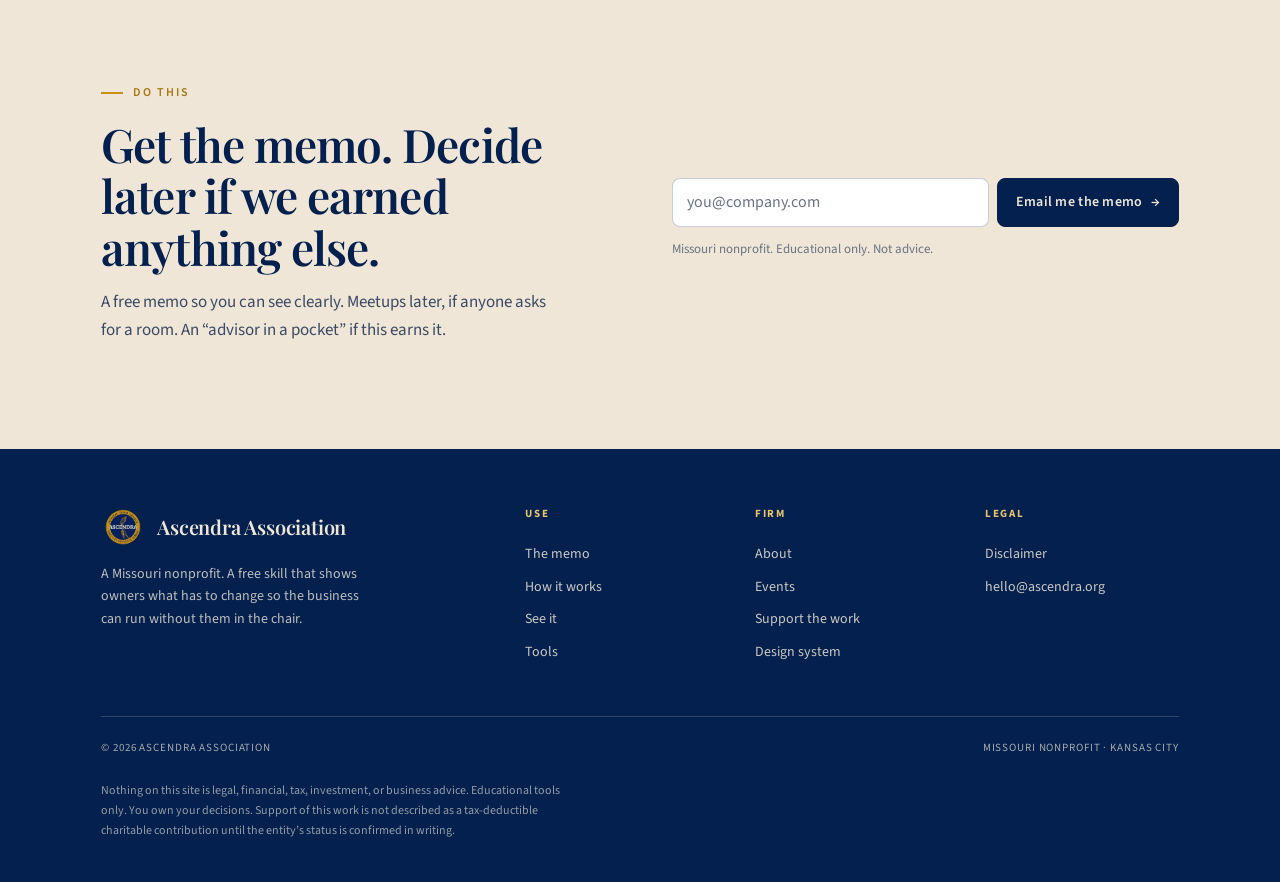
==== commit 8de05542: "Promote the StoryBrand memo framing to the full site. Homepage is the classic Option 1 layout. About" ====
--- a/index.html
+++ b/index.html
@@ -3,46 +3,69 @@
 <head>
 <meta charset="utf-8" />
 <meta name="viewport" content="width=device-width,initial-scale=1" />
-<title>Ascendra — Author your legacy. Execute on your terms.</title>
-<meta name="description" content="A Missouri nonprofit. Free AI skill packs for business owners who want a company that can run, grow, or transfer — without handing the reins to someone else." />
+<title>Ascendra — A free skill for the changes your business needs</title>
+<meta name="description" content="A Missouri nonprofit. We email you a free AI skill. You run it. You get a one-page memo: what’s trapped in you, and what to change first." />
 <link rel="preconnect" href="https://fonts.googleapis.com" />
 <link rel="preconnect" href="https://fonts.gstatic.com" crossorigin />
-<link href="https://fonts.googleapis.com/css2?family=Great+Vibes&family=Playfair+Display:ital,wght@0,500;0,600;0,700;1,500;1,600&family=Source+Sans+3:ital,wght@0,400;0,500;0,600;0,700;1,400&display=swap" rel="stylesheet" />
+<link href="https://fonts.googleapis.com/css2?family=Playfair+Display:ital,wght@0,500;0,600;1,500&family=Source+Sans+3:wght@400;600;700&display=swap" rel="stylesheet" />
 <link rel="stylesheet" href="assets/css/site.css" />
 </head>
 <body data-nav="home">
 
 <div id="nav-mount"></div>
 
-<header class="hero" id="toolkit">
+<header class="hero single" id="memo">
   <div class="wrap">
-    <div class="hero-eyebrow-row">
-      <span class="eyebrow plain mono-sm">
-        Missouri nonprofit · Tools for owners
-      </span>
-      <span class="mono-sm">Kansas City</span>
-    </div>
-
-    <div class="hero-inner">
-      <div>
-        <h1 class="h-display">Author your legacy. <em>Execute on your terms.</em></h1>
-        <p class="lead">
-          Practical AI skill packs for owners who want a business that can run, grow, or transfer — without handing the reins to someone else. Leave an email, run the toolkit this week. Meetups and events still have a home here when they earn a date.
-        </p>
-        <form class="capture" data-capture data-tag="source-homepage pack-readiness">
-          <input type="email" name="email" required placeholder="you@company.com" autocomplete="email" aria-label="Email" />
-          <button class="cta primary" type="submit">Get the first toolkit <span class="arrow">→</span></button>
-        </form>
-        <p class="capture-note">We’ll send the toolkit. Occasional owner tools after that. Unsubscribe anytime. No pitch-fest.</p>
-        <div class="hero-ctas" style="margin-top:22px">
-          <a href="donate.html" class="cta ghost">Support the work</a>
-          <a href="events.html" class="cta ghost">Events</a>
-        </div>
-      </div>
-
-      <aside class="scorecard" aria-label="Sample value-readiness card">
+    <span class="eyebrow">Free for business owners</span>
+    <h1 class="h-display">Your business should be worth something <em>without you in the chair.</em></h1>
+    <p class="lead">Most owners have a good income and a company nobody else can run. Ascendra is a Missouri nonprofit. We email you a free AI skill. You run it. You get a one-page memo: is this an asset, or still a job — and what has to change first.</p>
+    <form class="capture" data-capture>
+      <input type="email" name="email" required placeholder="you@company.com" autocomplete="email" aria-label="Email" />
+      <button class="cta primary" type="submit">Email me the memo <span class="arrow">→</span></button>
+    </form>
+    <p class="capture-note">Takes about ten minutes in Claude or Grok. No pitch. No call.</p>
+  </div>
+</header>
+
+<section>
+  <div class="wrap pad-b">
+    <div class="sec-head">
+      <span class="mono-sm">The problem</span>
+      <div>
+        <h2 class="h-section">You built it. <em>It still needs you for everything.</em></h2>
+      </div>
+    </div>
+    <div class="wf-problems">
+      <article class="wf-card">
+        <div class="k">External</div>
+        <h3>The company lives in your cell phone.</h3>
+        <p>Customers call you. Processes are in your head. A bookkeeper comes one day a week. That is income. It is not an asset a buyer will pay for.</p>
+      </article>
+      <article class="wf-card">
+        <div class="k">Internal</div>
+        <h3>You can’t tell if you’re stuck.</h3>
+        <p>Scale, sell, or keep it — you don’t have a clean read. Advice is expensive, generic, or a pitch-fest.</p>
+      </article>
+      <article class="wf-card">
+        <div class="k">The point</div>
+        <h3>Owners should have the buyer’s questions.</h3>
+        <p>The people who buy companies already use these frameworks. You should too, without a $5k day-rate.</p>
+      </article>
+    </div>
+  </div>
+</section>
+
+<section class="rule-strong">
+  <div class="wrap pad-b" style="padding-top: clamp(48px, 7vw, 80px)">
+    <div class="split">
+      <div>
+        <span class="eyebrow">The guide</span>
+        <h2 class="h-section" style="margin-top:16px">We’re a nonprofit. <em>Not a funnel.</em></h2>
+        <p class="lead" style="margin-top:18px">Ascendra Association was started by business owners in Kansas City. We don’t take equity. We don’t sell you a mastermind. We give you a free skill that diagnoses what’s trapped in the owner — and outlines the changes the business needs to make.</p>
+      </div>
+      <aside class="scorecard" aria-label="Sample memo">
         <div class="head">
-          <span class="mono-sm" style="color:var(--gold-deep)">Value readiness · sample</span>
+          <span class="mono-sm" style="color:var(--gold-deep)">Sample memo</span>
           <span class="mono-sm">Not a price</span>
         </div>
         <div class="score-row"><span class="k">Human capital</span><span class="v low">You</span></div>
@@ -51,222 +74,92 @@
         <div class="score-row"><span class="k">Social capital</span><span class="v mid">Owner-held</span></div>
         <div class="score-verdict">
           <span class="mono-sm" style="color:var(--stop)">Verdict</span>
-          <p>Strong income stream. Weak asset. A buyer is not paying for your calendar.</p>
+          <p>Strong income. Weak asset. A buyer is not paying for your calendar.</p>
         </div>
       </aside>
     </div>
   </div>
-</header>
-
-<div class="ticker" aria-hidden="true">
-  <div class="ticker-track">
-    <span class="ticker-item"><span class="dot"></span>Value readiness <span class="val">Memo, not a lecture</span></span>
-    <span class="ticker-item"><span class="dot"></span>Four capitals <span class="val">Human · Customer · Structural · Social</span></span>
-    <span class="ticker-item"><span class="dot"></span>Owner-optional ops <span class="val">Get inbound off your cell</span></span>
-    <span class="ticker-item"><span class="dot"></span>Advisor in a pocket <span class="val">Coming</span></span>
-    <span class="ticker-item"><span class="dot"></span>Meetups when they earn a room</span></span>
-    <span class="ticker-item"><span class="dot"></span>Value readiness <span class="val">Memo, not a lecture</span></span>
-    <span class="ticker-item"><span class="dot"></span>Four capitals <span class="val">Human · Customer · Structural · Social</span></span>
-    <span class="ticker-item"><span class="dot"></span>Owner-optional ops <span class="val">Get inbound off your cell</span></span>
-    <span class="ticker-item"><span class="dot"></span>Advisor in a pocket <span class="val">Coming</span></span>
-    <span class="ticker-item"><span class="dot"></span>Meetups when they earn a room</span></span>
-  </div>
-</div>
-
-<section id="proof">
-  <div class="wrap">
-    <div class="sec-head">
-      <span class="mono-sm">§ 01 &nbsp;·&nbsp; What you walk away with</span>
-      <div>
-        <h2 class="h-section">A memo on your business. <em>Not another lecture.</em></h2>
-        <p class="lead" style="margin-top:22px">The same questions buyers ask, distilled so you can run them yourself — in Claude, Grok, or whatever you already pay for.</p>
-      </div>
-    </div>
-    <div class="journey">
-      <div class="j-step">
-        <div class="j-num">01 / MEMO</div>
-        <h3 class="j-title">On your business</h3>
-        <p class="j-body">The skill interviews you and writes a one-page value-readiness memo. Specific to how you actually operate — not a generic score.</p>
-        <span class="j-arrow">→</span>
-      </div>
-      <div class="j-step">
-        <div class="j-num">02 / BUYER QUESTIONS</div>
-        <h3 class="j-title">The four capitals</h3>
-        <p class="j-body">Human, customer, structural, social. Where value is created, where it is trapped in the owner, what would have to be true for a third party to pay for it.</p>
-        <span class="j-arrow">→</span>
-      </div>
-      <div class="j-step">
-        <div class="j-num">03 / YOURS TO KEEP</div>
-        <h3 class="j-title">No membership</h3>
-        <p class="j-body">Download the skill. Run it on your own machine. Answers stay with you unless you choose to share them.</p>
-      </div>
-    </div>
-  </div>
-</section>
-
-<section id="demo" class="rule-strong">
-  <div class="wrap pad-b">
-    <div class="sec-head">
-      <span class="mono-sm">§ 02 &nbsp;·&nbsp; The tool, working</span>
-      <div>
-        <h2 class="h-section">You paste the skill. <em>It already knows the questions.</em></h2>
-        <p class="lead" style="margin-top:22px">Answer like you would to a good advisor who will not sell you anything.</p>
-      </div>
-    </div>
-
-    <div class="transcript">
-      <div class="transcript-bar">
-        <span class="live">Value readiness pass</span>
-        <span>Claude / Grok · local to you</span>
-      </div>
-      <div class="t-row">
-        <div class="t-who">You</div>
-        <p>Is this thing even sellable, or am I just a well-paid job?</p>
-      </div>
-      <div class="t-row agent">
-        <div class="t-who">Ascendra</div>
-        <p>I’ll treat that as a value-readiness pass, not a price. Four things: who does the work without you, who the customers are loyal to, what is written down, and whether the culture survives a new owner.</p>
-      </div>
-      <div class="t-row">
-        <div class="t-who">You</div>
-        <p>It’s me. Bookkeeper one day a week. Customers call my cell. Processes are in my head.</p>
-      </div>
-      <div class="t-row agent">
-        <div class="t-who">Ascendra</div>
-        <p>Human capital is you. Customer capital is you. Structural capital is undocumented. That is a strong income stream and a weak asset. A buyer is not paying for your calendar.</p>
-      </div>
-      <div class="t-row">
-        <div class="t-who">You</div>
-        <p>So what do I actually do?</p>
-      </div>
-      <div class="t-row agent">
-        <div class="t-who">Ascendra</div>
-        <p>Three moves that raise transferable value this quarter: (1) put the top 10 jobs in a checklist someone else can run, (2) move inbound off your cell onto a shared inbox, (3) name a number — what the business has to be worth for the life you want next. I can write the memo and the checklists.</p>
-      </div>
-    </div>
-    <div style="margin-top:24px">
-      <a href="#toolkit" class="cta primary">Get this skill <span class="arrow">→</span></a>
-    </div>
-  </div>
-</section>
-
-<section id="tools">
-  <div class="wrap pad-b">
-    <div class="sec-head">
-      <span class="mono-sm">§ 03 &nbsp;·&nbsp; What you can run today</span>
-      <div>
-        <h2 class="h-section">Three toolkits. <em>One future agent.</em></h2>
-        <p class="lead" style="margin-top:22px">Free with an email. The advisor is what we want to build next — waitlist only, no fake product page.</p>
-      </div>
-    </div>
-
-    <div class="pack-grid">
-      <article class="pack">
-        <span class="pill"><span class="dot"></span>Free with email</span>
-        <h3>Value Readiness Memo</h3>
-        <p>Find out if the business is an asset — or still a job with extra steps. Interview skill → one-page memo: wealth gap, owner-dependence, three next moves.</p>
-        <a class="more" href="#toolkit">Send it to me →</a>
-      </article>
-      <article class="pack">
-        <span class="pill"><span class="dot"></span>Free with email</span>
-        <h3>Four Capitals Score</h3>
-        <p>The four places buyers actually look — scored in plain language. Human, customer, structural, social. Where value is trapped in the owner.</p>
-        <a class="more" href="#toolkit">Send it to me →</a>
-      </article>
-      <article class="pack">
-        <span class="pill"><span class="dot"></span>Free with email</span>
-        <h3>Owner-Optional Ops</h3>
-        <p>Get the business off your cell phone. Weekly scorecard, first SOP set, what to hand a bookkeeper / VA / ops person this month.</p>
-        <a class="more" href="#toolkit">Send it to me →</a>
-      </article>
-      <article class="pack coming">
-        <span class="pill warm"><span class="dot"></span>Coming</span>
-        <h3>Advisor in your pocket</h3>
-        <p>A practical agent that can sit with the numbers and say whether the company would survive you. Building this next. No accreditation claims until it exists.</p>
-        <a class="more" href="#advisor">Get on the list →</a>
-      </article>
-    </div>
-  </div>
-</section>
-
-<section id="how" class="rule-strong">
-  <div class="wrap pad-b">
-    <div class="sec-head">
-      <span class="mono-sm">§ 04 &nbsp;·&nbsp; How it works</span>
-      <div>
-        <h2 class="h-section">Email. Run it. <em>Optional jar.</em></h2>
+</section>
+
+<section id="plan">
+  <div class="wrap pad-b">
+    <div class="sec-head">
+      <span class="mono-sm">The plan</span>
+      <div>
+        <h2 class="h-section">Three steps. <em>Then you’re done.</em></h2>
       </div>
     </div>
     <div class="criteria">
       <div class="crit-row">
         <div class="n">01</div>
-        <div class="t">Leave an email<small>We send the skill file and a 3-minute “how to run it” note.</small></div>
-        <div class="v">Required</div>
+        <div class="t">Leave an email<small>We send the skill and a 3-minute runbook.</small></div>
+        <div class="v">You</div>
       </div>
       <div class="crit-row">
         <div class="n">02</div>
-        <div class="t">Run it on your own business<small>Paste into Claude or Grok. Answers stay on your machine unless you share them.</small></div>
-        <div class="v">Yours</div>
+        <div class="t">Run it on your business<small>Paste into Claude or Grok. Answers stay on your machine.</small></div>
+        <div class="v">You</div>
       </div>
       <div class="crit-row">
         <div class="n">03</div>
-        <div class="t">If it helped, drop $10 in the jar<small>Optional. Pays for domains, tools, and the next pack. Keep the file either way.</small></div>
+        <div class="t">Read the memo<small>A diagnosis plus the changes to make first. Keep it. Optional $10 if it helped.</small></div>
         <div class="v">Optional</div>
       </div>
     </div>
-    <p class="capture-note" style="margin-top:20px">We will not call this a tax-deductible charitable contribution until the entity status says we can. Until then: support the work.</p>
-  </div>
-</section>
-
-<section id="advisor">
-  <div class="wrap pad-b">
-    <div class="split">
-      <div>
-        <span class="eyebrow">§ 05 · Direction</span>
-        <h2 class="h-section" style="margin-top:18px">The thing we actually want to build.</h2>
-        <p class="lead" style="margin-top:22px">A practical agent that can live-assess whether a company has transferable value — and eventually serve as a stamp of approval, not another PDF. Intelligence is cheap enough to give away. The skill packs are the first slice: useful now, and the training for that agent later.</p>
-        <form class="capture" data-capture data-tag="waitlist-advisor" style="margin-top:28px">
-          <input type="email" name="email" required placeholder="you@company.com" autocomplete="email" aria-label="Email for advisor list" />
-          <button class="cta primary" type="submit">Get on the advisor list <span class="arrow">→</span></button>
-        </form>
-        <p class="capture-note">No promise of certification, a rating agency, or that we will stamp your business. That is a later conversation.</p>
-      </div>
-      <aside class="arch">
-        <div class="arch-tag">
-          <span class="pill"><span class="dot"></span>Why a list</span>
-          <span class="mono-sm">The machine</span>
-        </div>
-        <h3>Value first. Room later.</h3>
-        <p class="sub">This site exists to put useful tools in owners’ hands and keep a list of people we’ve actually helped. Meetups still matter. If we host one, this list is who we tell — not a cold Eventbrite blast to strangers.</p>
-        <dl>
-          <dt>Today</dt><dd>Skill packs · email · optional support</dd>
-          <dt>Building</dt><dd>Advisor-in-a-pocket agent</dd>
-          <dt>When it earns it</dt><dd>Meetups and events — see the Events page</dd>
-          <dt>Never</dt><dd>A pitch-fest · fake accreditation</dd>
-        </dl>
-      </aside>
-    </div>
-  </div>
-</section>
-
-<section id="why" class="rule-strong">
-  <div class="wrap pad-b">
-    <div class="sec-head">
-      <span class="mono-sm">§ 06 &nbsp;·&nbsp; Why this exists</span>
-      <div>
-        <h2 class="h-section">Owners should have the same frameworks <em>the people who buy companies already use.</em></h2>
-      </div>
-    </div>
-    <div class="split">
-      <div>
-        <h3 class="h-3">What we believe</h3>
-        <p class="body">Business owners should be able to author their own legacy and execute on their own terms. The people who buy and scale companies already have these frameworks. Owners should too — without a $5k advisor day-rate or a pitch-fest.</p>
-      </div>
-      <div>
-        <h3 class="h-3">What this is</h3>
-        <p class="body">Ascendra Association is a Missouri nonprofit. We give away sharp tools, collect a list, and stay ready for whatever is actually useful next — an agent, a meetup, a room again only if people ask for the room.</p>
-        <p class="body" style="margin-top:16px">Board: Carson Burke (CEPA, CFP) · Matt Semegran · legal partner Destiny Bounds. <a href="about.html" style="text-decoration:underline">About →</a></p>
-      </div>
+  </div>
+</section>
+
+<section id="demo" class="rule-strong">
+  <div class="wrap pad-b" style="padding-top: clamp(48px, 7vw, 80px)">
+    <span class="eyebrow">What it sounds like</span>
+    <h2 class="h-section" style="margin: 14px 0 24px">You talk. <em>It writes the verdict.</em></h2>
+    <div class="transcript">
+      <div class="transcript-bar">
+        <span class="live">Value readiness</span>
+        <span>On your machine</span>
+      </div>
+      <div class="t-row">
+        <div class="t-who">You</div>
+        <p>Is this even sellable, or am I just a well-paid job?</p>
+      </div>
+      <div class="t-row agent">
+        <div class="t-who">Ascendra</div>
+        <p>Four things: who works without you, who customers are loyal to, what is written down, whether the culture survives a new owner.</p>
+      </div>
+      <div class="t-row">
+        <div class="t-who">You</div>
+        <p>It’s me. Bookkeeper one day a week. Customers call my cell.</p>
+      </div>
+      <div class="t-row agent">
+        <div class="t-who">Ascendra</div>
+        <p>That’s a strong income stream and a weak asset. Three moves this quarter: write the top 10 jobs down, get inbound off your cell, name the number the business has to be worth for the life you want next.</p>
+      </div>
+    </div>
+    <div style="margin-top:28px">
+      <a href="#memo" class="cta primary">Email me the memo <span class="arrow">→</span></a>
+    </div>
+  </div>
+</section>
+
+<section>
+  <div class="wrap pad-b">
+    <div class="sec-head">
+      <span class="mono-sm">Stakes</span>
+      <div>
+        <h2 class="h-section">Two endings.</h2>
+      </div>
+    </div>
+    <div class="wf-stakes">
+      <article class="wf-card fail">
+        <div class="k">If you stay the bottleneck</div>
+        <h3>The business is a job that dies when you sit down.</h3>
+        <p>Income continues until you get tired, sick, or done. There is nothing to sell. There is nothing to hand off.</p>
+      </article>
+      <article class="wf-card win">
+        <div class="k">If you get a clean read</div>
+        <h3>You have options — keep it, scale it, or sell it.</h3>
+        <p>On your terms. That’s the whole point of the memo. Not a lecture. A verdict, and the changes to make first.</p>
+      </article>
     </div>
   </div>
 </section>
@@ -274,57 +167,54 @@
 <section id="faq">
   <div class="wrap pad-b">
     <div class="sec-head">
-      <span class="mono-sm">§ 07 &nbsp;·&nbsp; Fair questions</span>
+      <span class="mono-sm">Fair questions</span>
       <div>
         <h2 class="h-section">Before you leave an email.</h2>
       </div>
     </div>
     <div class="faq">
       <details>
+        <summary>What do I actually get?</summary>
+        <p>A free skill file. You run it in Claude or Grok. It writes a one-page memo: whether the business is an asset or still a job, and the changes to make first so it can run without you in the chair.</p>
+      </details>
+      <details>
         <summary>Is this an event?</summary>
-        <p>Not the product. Meetups and events still have a page when they earn a date. This site is the toolkit you use in between. If we host something, people on this list hear first.</p>
+        <p>Not the product. Meetups still have a page when they earn a date. If we host something, people on this list hear first.</p>
       </details>
       <details>
         <summary>Is this a sales pitch?</summary>
-        <p>No. No sponsors buying a slot on this page. No “book a call” funnel. Email and optional support.</p>
+        <p>No. No “book a call.” Email, the skill, optional support if it helped.</p>
       </details>
       <details>
         <summary>Who is this for?</summary>
-        <p>Owners who already have a real operation. If you are pre-revenue, these tools will feel like someone else’s problem — that is honest, not a slight.</p>
+        <p>Owners who already have a real operation. If you are pre-revenue, this will feel like someone else’s problem.</p>
       </details>
       <details>
         <summary>Do I need to pay for Claude or Grok?</summary>
-        <p>The skills run in tools many owners already have. We are not selling you an AI subscription.</p>
+        <p>The skill runs in tools many owners already have. We are not selling you an AI subscription.</p>
       </details>
       <details>
         <summary>Is this legal, financial, or tax advice?</summary>
-        <p>No. Educational tools only. Your lawyer, CPA, and CFP still exist. Destiny drafts the real disclaimer.</p>
-      </details>
-      <details>
-        <summary>What happens with my email?</summary>
-        <p>Toolkit delivery, then occasional new tools. No SDR sequence. Unsubscribe anytime.</p>
-      </details>
-      <details>
-        <summary>Can I just donate?</summary>
-        <p>Yes. Same toolkit. <a href="donate.html" style="text-decoration:underline">Support the work →</a></p>
-      </details>
-    </div>
-  </div>
-</section>
-
-<section class="cta-band" id="close">
+        <p>No. Educational only. Your lawyer, CPA, and CFP still exist.</p>
+      </details>
+    </div>
+  </div>
+</section>
+
+<section class="cta-band">
   <div class="wrap">
     <div class="split">
       <div>
-        <span class="eyebrow" style="margin-bottom:20px">Take it</span>
-        <h2>Take the first toolkit. Decide later if we earned the rest.</h2>
-      </div>
-      <div class="aside">
-        <form class="capture" data-capture data-tag="source-homepage-close">
+        <span class="eyebrow" style="margin-bottom:16px">Do this</span>
+        <h2>Get the memo. Decide later if we earned anything else.</h2>
+        <p class="lead" style="margin-top:16px">A free memo so you can see clearly. Meetups later, if anyone asks for a room. An “advisor in a pocket” if this earns it.</p>
+      </div>
+      <div>
+        <form class="capture" data-capture>
           <input type="email" name="email" required placeholder="you@company.com" autocomplete="email" aria-label="Email" />
-          <button class="cta primary" type="submit">Send me the toolkit <span class="arrow">→</span></button>
+          <button class="cta primary" type="submit">Email me the memo <span class="arrow">→</span></button>
         </form>
-        <p class="capture-note">Or <a href="donate.html" style="color:var(--navy);text-decoration:underline">support the work →</a></p>
+        <p class="capture-note">Missouri nonprofit. Educational only. Not advice.</p>
       </div>
     </div>
   </div>
--- a/assets/css/site.css
+++ b/assets/css/site.css
@@ -561,6 +561,29 @@
   .capture .cta{ width: 100%; justify-content: center; }
 }
 
+.wf-problems{
+  display:grid; grid-template-columns: repeat(3, 1fr); gap: 18px;
+}
+@media (max-width: 800px){ .wf-problems{ grid-template-columns: 1fr; } }
+.wf-card{
+  background: var(--white);
+  border: 1px solid var(--line);
+  border-radius: var(--radius);
+  padding: 24px;
+}
+.wf-card .k{
+  font-size: 11px; font-weight: 700; letter-spacing: 0.14em;
+  text-transform: uppercase; color: var(--gold-deep); margin-bottom: 10px;
+}
+.wf-card h3{ font-family: var(--serif); font-size: 22px; margin: 0 0 10px; color: var(--navy); }
+.wf-card p{ margin: 0; color: var(--ink-soft); font-size: 15px; }
+.wf-stakes{ display:grid; grid-template-columns: 1fr 1fr; gap: 18px; }
+@media (max-width: 800px){ .wf-stakes{ grid-template-columns: 1fr; } }
+.wf-stakes .fail{ border-color: color-mix(in oklab, var(--stop) 35%, var(--line)); }
+.wf-stakes .win{ border-color: color-mix(in oklab, var(--pass) 35%, var(--line)); }
+.hero.single .hero-inner{ grid-template-columns: 1fr; max-width: 720px; }
+.hero.single .capture{ max-width: 520px; }
+
 @media (prefers-reduced-motion: reduce){
   .ticker-track{ animation: none; }
   *{ transition: none !important; }
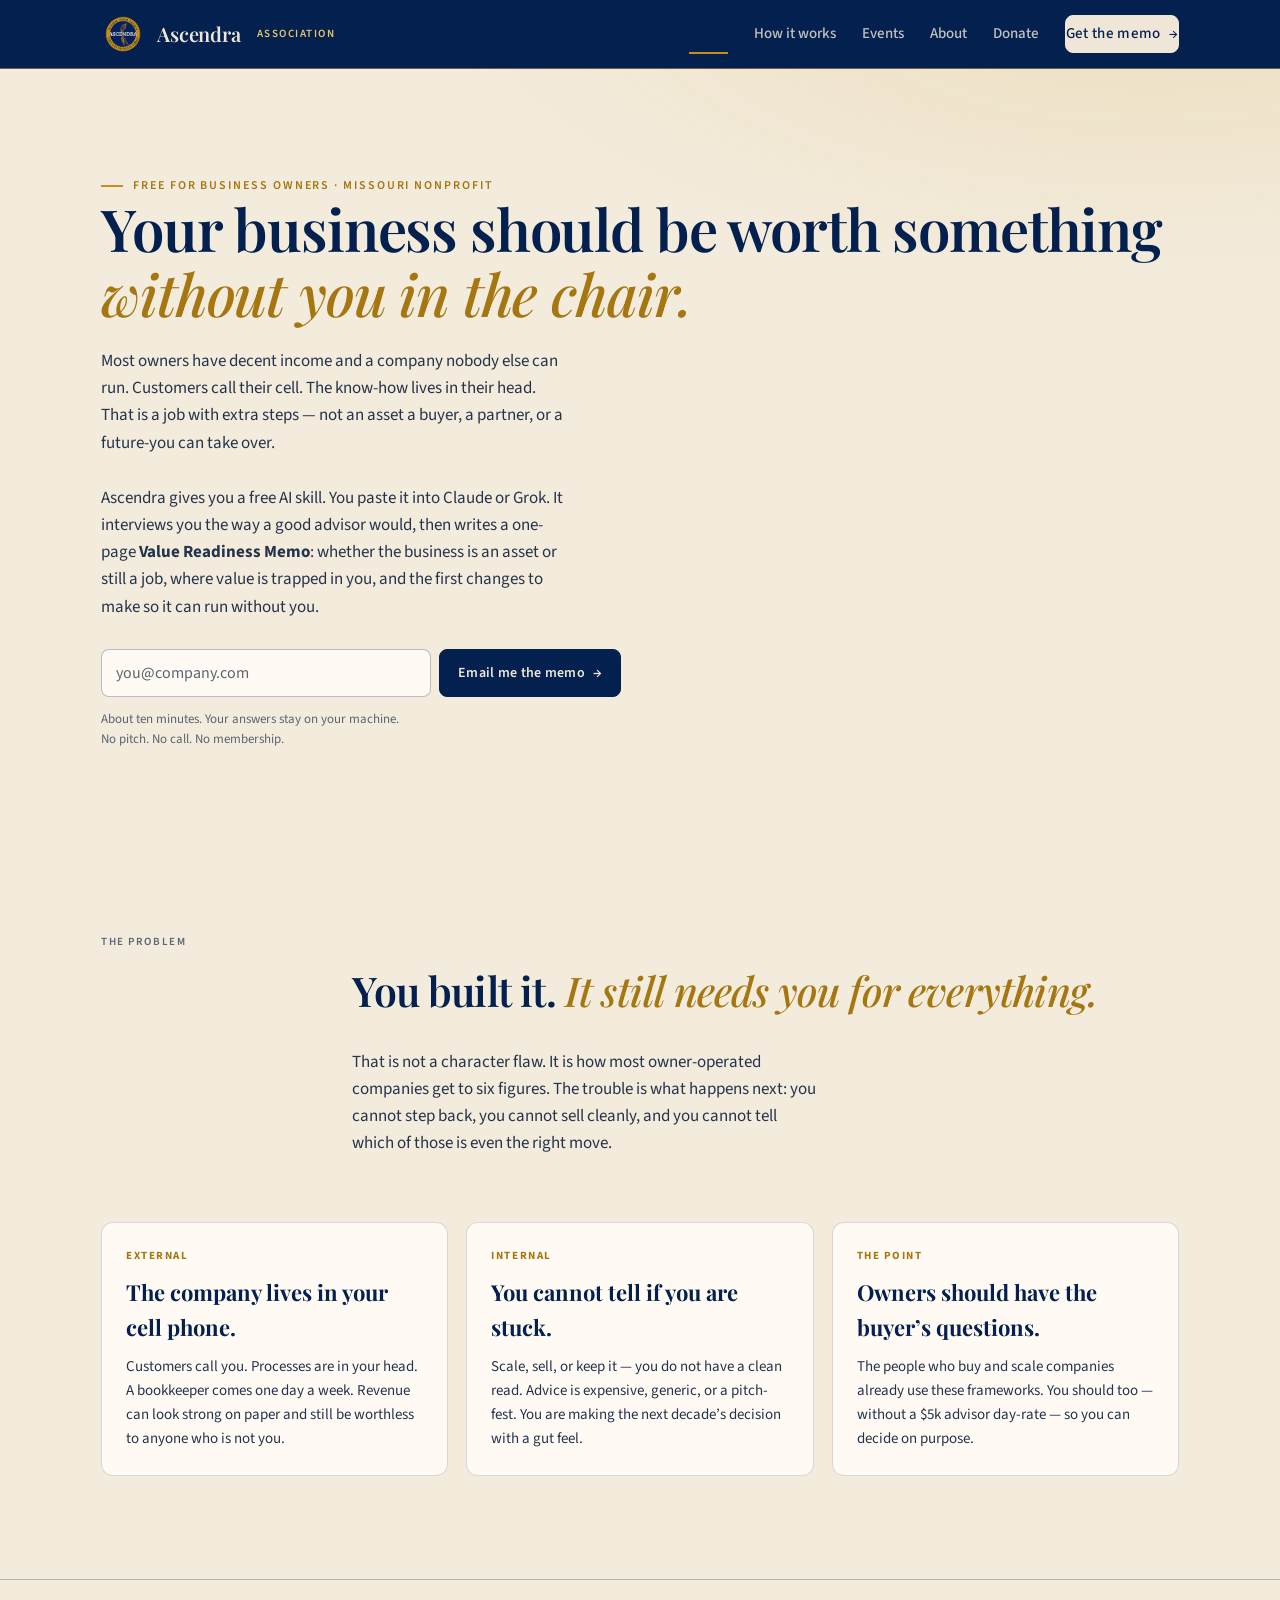
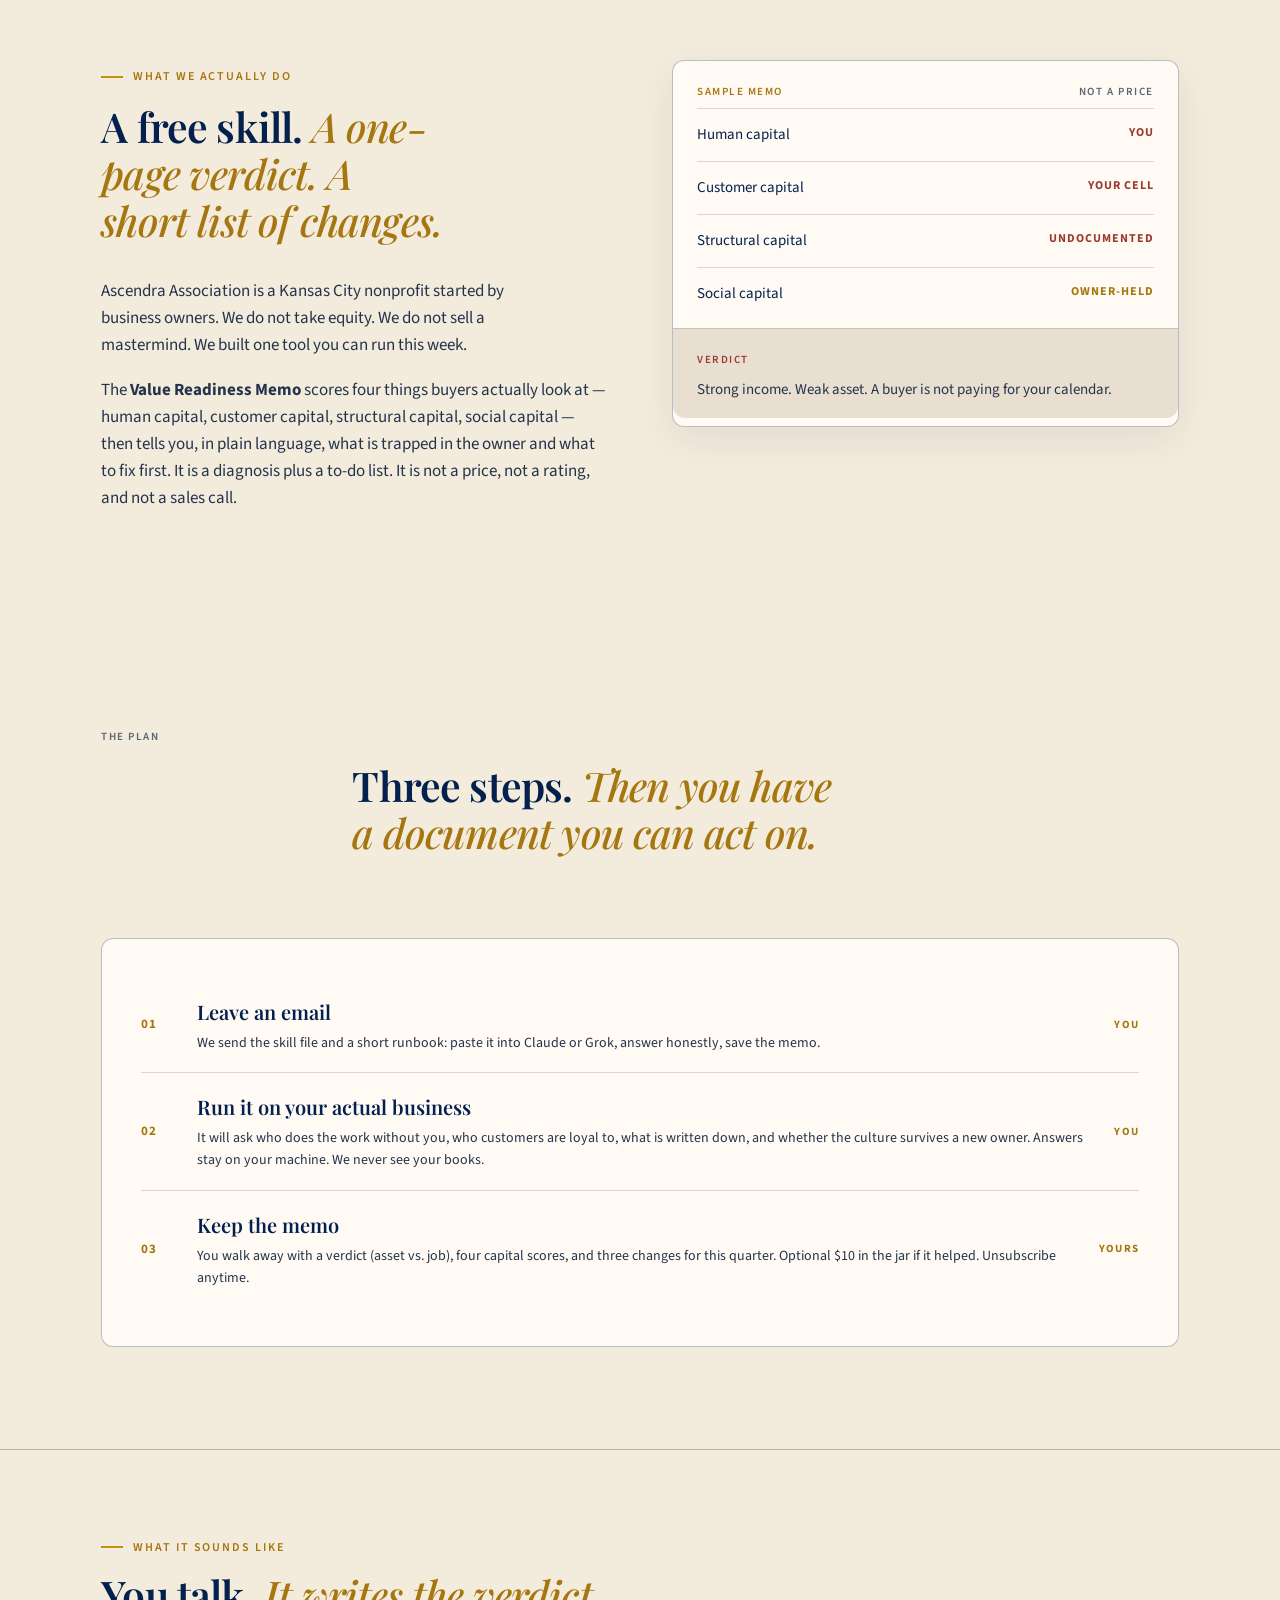
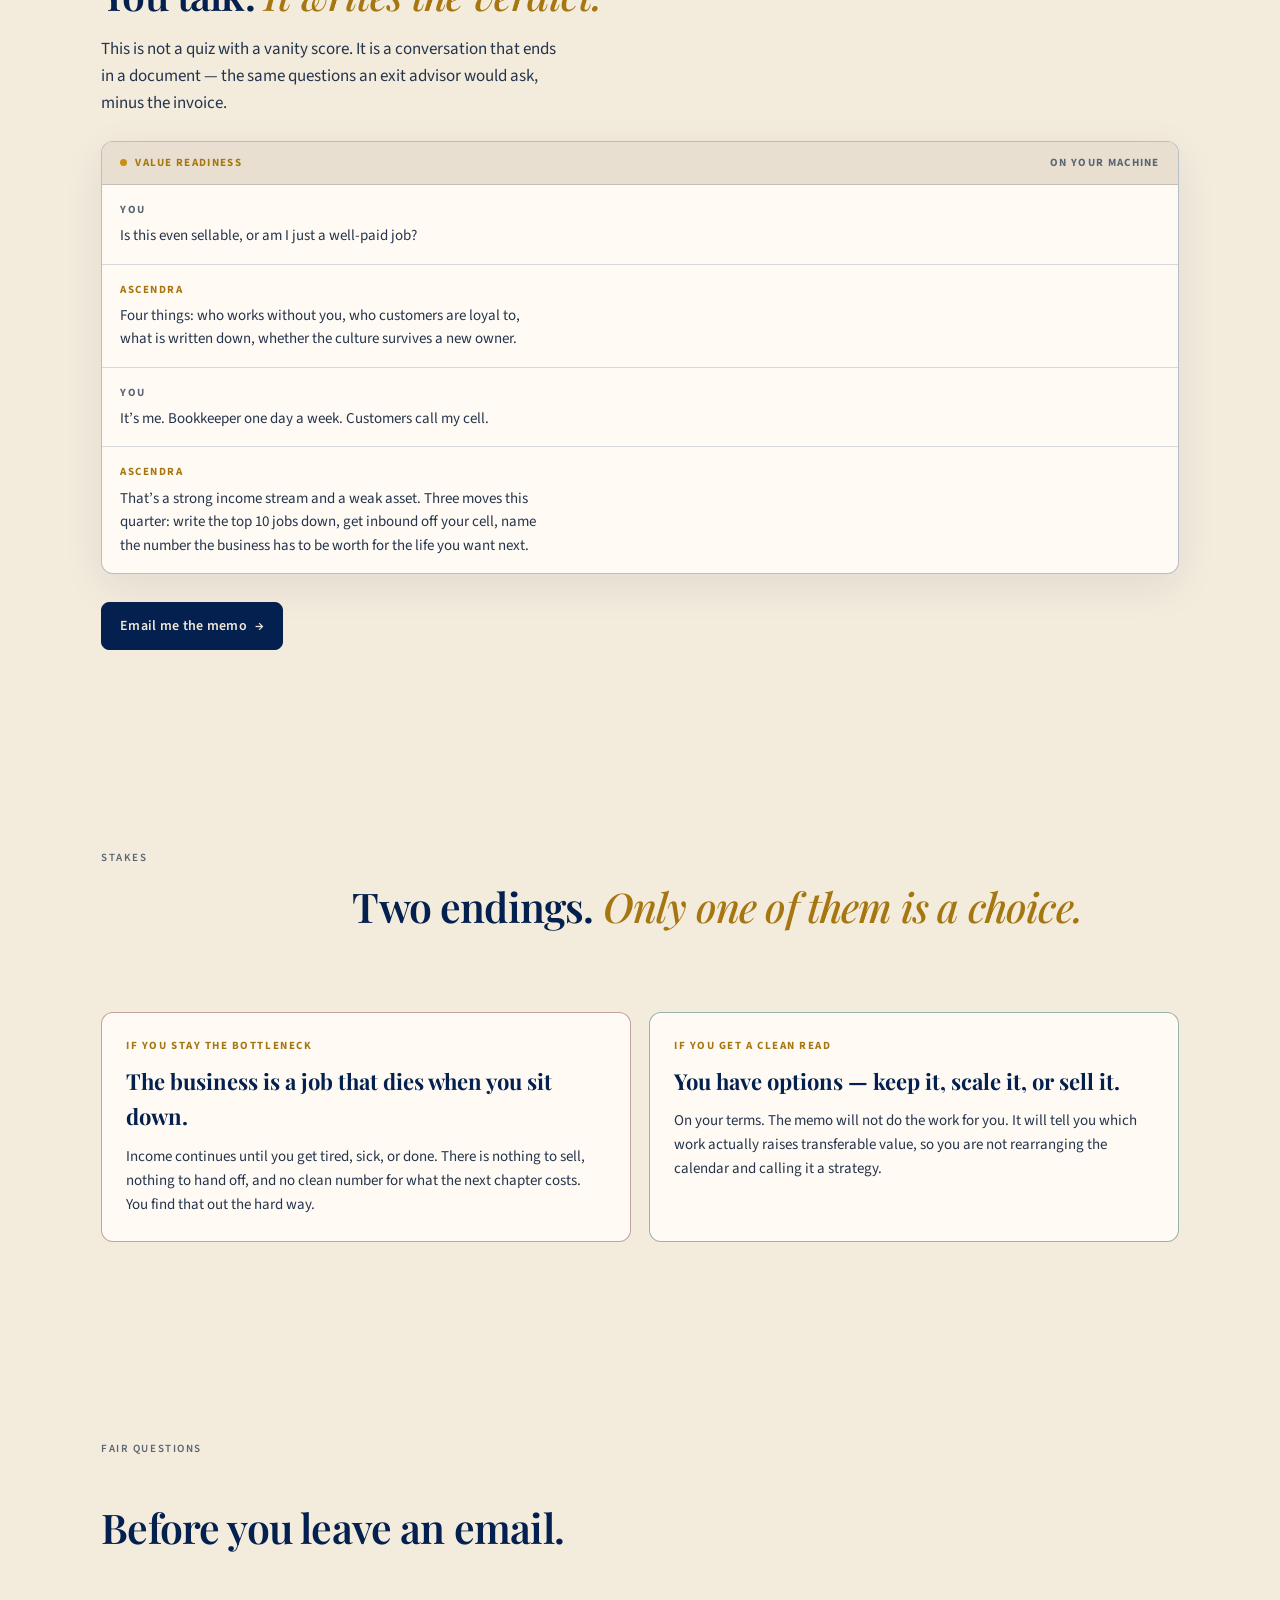
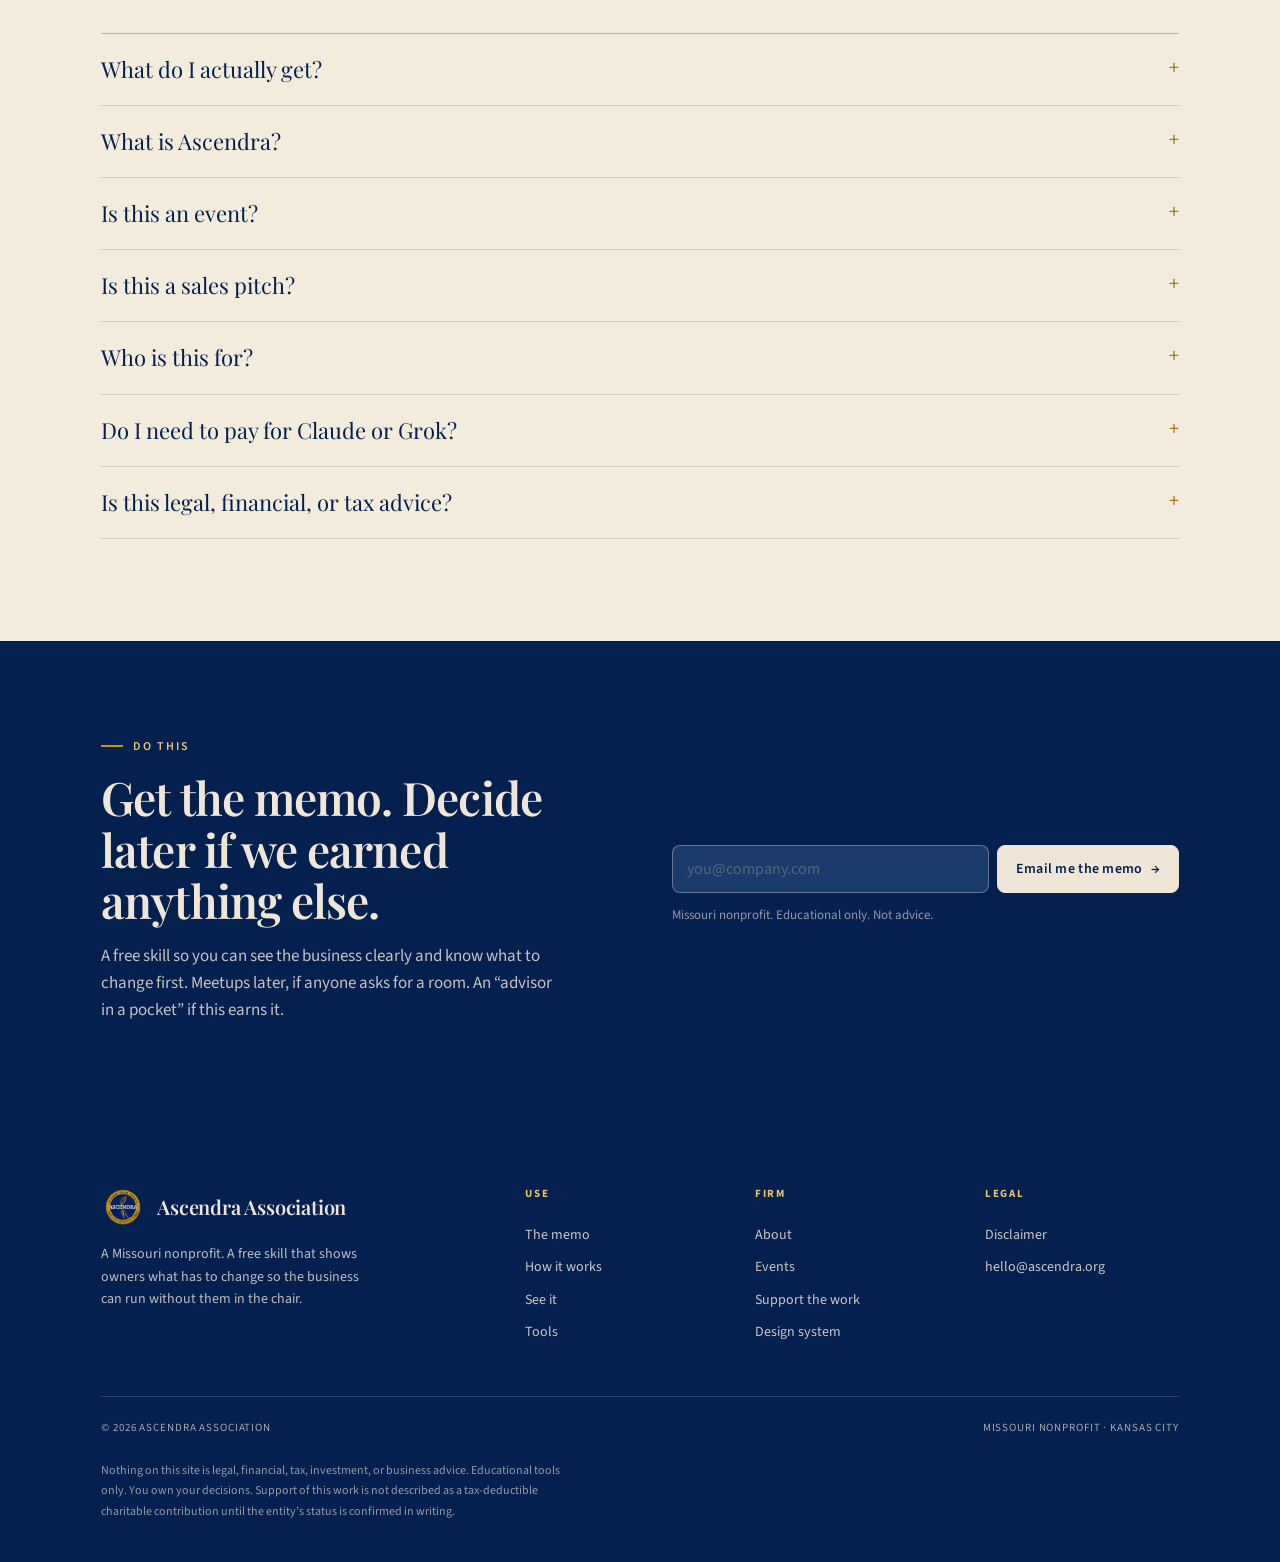
==== commit 7cad1814: "Clarify the product in copy and stop FAQ text looking clipped. Spell out the Value Readiness Memo: v" ====
--- a/index.html
+++ b/index.html
@@ -4,7 +4,7 @@
 <meta charset="utf-8" />
 <meta name="viewport" content="width=device-width,initial-scale=1" />
 <title>Ascendra — A free skill for the changes your business needs</title>
-<meta name="description" content="A Missouri nonprofit. We email you a free AI skill. You run it. You get a one-page memo: what’s trapped in you, and what to change first." />
+<meta name="description" content="Ascendra is a Missouri nonprofit. We give business owners a free AI skill that writes a Value Readiness Memo: whether the company is an asset or still a job, and the changes to make first." />
 <link rel="preconnect" href="https://fonts.googleapis.com" />
 <link rel="preconnect" href="https://fonts.gstatic.com" crossorigin />
 <link href="https://fonts.googleapis.com/css2?family=Playfair+Display:ital,wght@0,500;0,600;1,500&family=Source+Sans+3:wght@400;600;700&display=swap" rel="stylesheet" />
@@ -16,14 +16,15 @@
 
 <header class="hero single" id="memo">
   <div class="wrap">
-    <span class="eyebrow">Free for business owners</span>
+    <span class="eyebrow">Free for business owners · Missouri nonprofit</span>
     <h1 class="h-display">Your business should be worth something <em>without you in the chair.</em></h1>
-    <p class="lead">Most owners have a good income and a company nobody else can run. Ascendra is a Missouri nonprofit. We email you a free AI skill. You run it. You get a one-page memo: is this an asset, or still a job — and what has to change first.</p>
+    <p class="lead">Most owners have decent income and a company nobody else can run. Customers call their cell. The know-how lives in their head. That is a job with extra steps — not an asset a buyer, a partner, or a future-you can take over.</p>
+    <p class="lead">Ascendra gives you a free AI skill. You paste it into Claude or Grok. It interviews you the way a good advisor would, then writes a one-page <strong>Value Readiness Memo</strong>: whether the business is an asset or still a job, where value is trapped in you, and the first changes to make so it can run without you.</p>
     <form class="capture" data-capture>
       <input type="email" name="email" required placeholder="you@company.com" autocomplete="email" aria-label="Email" />
       <button class="cta primary" type="submit">Email me the memo <span class="arrow">→</span></button>
     </form>
-    <p class="capture-note">Takes about ten minutes in Claude or Grok. No pitch. No call.</p>
+    <p class="capture-note">About ten minutes. Your answers stay on your machine. No pitch. No call. No membership.</p>
   </div>
 </header>
 
@@ -33,23 +34,24 @@
       <span class="mono-sm">The problem</span>
       <div>
         <h2 class="h-section">You built it. <em>It still needs you for everything.</em></h2>
+        <p class="lead" style="margin-top:18px">That is not a character flaw. It is how most owner-operated companies get to six figures. The trouble is what happens next: you cannot step back, you cannot sell cleanly, and you cannot tell which of those is even the right move.</p>
       </div>
     </div>
     <div class="wf-problems">
       <article class="wf-card">
         <div class="k">External</div>
         <h3>The company lives in your cell phone.</h3>
-        <p>Customers call you. Processes are in your head. A bookkeeper comes one day a week. That is income. It is not an asset a buyer will pay for.</p>
+        <p>Customers call you. Processes are in your head. A bookkeeper comes one day a week. Revenue can look strong on paper and still be worthless to anyone who is not you.</p>
       </article>
       <article class="wf-card">
         <div class="k">Internal</div>
-        <h3>You can’t tell if you’re stuck.</h3>
-        <p>Scale, sell, or keep it — you don’t have a clean read. Advice is expensive, generic, or a pitch-fest.</p>
+        <h3>You cannot tell if you are stuck.</h3>
+        <p>Scale, sell, or keep it — you do not have a clean read. Advice is expensive, generic, or a pitch-fest. You are making the next decade’s decision with a gut feel.</p>
       </article>
       <article class="wf-card">
         <div class="k">The point</div>
         <h3>Owners should have the buyer’s questions.</h3>
-        <p>The people who buy companies already use these frameworks. You should too, without a $5k day-rate.</p>
+        <p>The people who buy and scale companies already use these frameworks. You should too — without a $5k advisor day-rate — so you can decide on purpose.</p>
       </article>
     </div>
   </div>
@@ -59,9 +61,10 @@
   <div class="wrap pad-b" style="padding-top: clamp(48px, 7vw, 80px)">
     <div class="split">
       <div>
-        <span class="eyebrow">The guide</span>
-        <h2 class="h-section" style="margin-top:16px">We’re a nonprofit. <em>Not a funnel.</em></h2>
-        <p class="lead" style="margin-top:18px">Ascendra Association was started by business owners in Kansas City. We don’t take equity. We don’t sell you a mastermind. We give you a free skill that diagnoses what’s trapped in the owner — and outlines the changes the business needs to make.</p>
+        <span class="eyebrow">What we actually do</span>
+        <h2 class="h-section" style="margin-top:16px">A free skill. <em>A one-page verdict. A short list of changes.</em></h2>
+        <p class="lead" style="margin-top:18px">Ascendra Association is a Kansas City nonprofit started by business owners. We do not take equity. We do not sell a mastermind. We built one tool you can run this week.</p>
+        <p class="body" style="margin-top:16px">The <strong>Value Readiness Memo</strong> scores four things buyers actually look at — human capital, customer capital, structural capital, social capital — then tells you, in plain language, what is trapped in the owner and what to fix first. It is a diagnosis plus a to-do list. It is not a price, not a rating, and not a sales call.</p>
       </div>
       <aside class="scorecard" aria-label="Sample memo">
         <div class="head">
@@ -86,24 +89,24 @@
     <div class="sec-head">
       <span class="mono-sm">The plan</span>
       <div>
-        <h2 class="h-section">Three steps. <em>Then you’re done.</em></h2>
+        <h2 class="h-section">Three steps. <em>Then you have a document you can act on.</em></h2>
       </div>
     </div>
     <div class="criteria">
       <div class="crit-row">
         <div class="n">01</div>
-        <div class="t">Leave an email<small>We send the skill and a 3-minute runbook.</small></div>
+        <div class="t">Leave an email<small>We send the skill file and a short runbook: paste it into Claude or Grok, answer honestly, save the memo.</small></div>
         <div class="v">You</div>
       </div>
       <div class="crit-row">
         <div class="n">02</div>
-        <div class="t">Run it on your business<small>Paste into Claude or Grok. Answers stay on your machine.</small></div>
+        <div class="t">Run it on your actual business<small>It will ask who does the work without you, who customers are loyal to, what is written down, and whether the culture survives a new owner. Answers stay on your machine. We never see your books.</small></div>
         <div class="v">You</div>
       </div>
       <div class="crit-row">
         <div class="n">03</div>
-        <div class="t">Read the memo<small>A diagnosis plus the changes to make first. Keep it. Optional $10 if it helped.</small></div>
-        <div class="v">Optional</div>
+        <div class="t">Keep the memo<small>You walk away with a verdict (asset vs. job), four capital scores, and three changes for this quarter. Optional $10 in the jar if it helped. Unsubscribe anytime.</small></div>
+        <div class="v">Yours</div>
       </div>
     </div>
   </div>
@@ -112,7 +115,8 @@
 <section id="demo" class="rule-strong">
   <div class="wrap pad-b" style="padding-top: clamp(48px, 7vw, 80px)">
     <span class="eyebrow">What it sounds like</span>
-    <h2 class="h-section" style="margin: 14px 0 24px">You talk. <em>It writes the verdict.</em></h2>
+    <h2 class="h-section" style="margin: 14px 0 12px">You talk. <em>It writes the verdict.</em></h2>
+    <p class="lead" style="margin-bottom:24px">This is not a quiz with a vanity score. It is a conversation that ends in a document — the same questions an exit advisor would ask, minus the invoice.</p>
     <div class="transcript">
       <div class="transcript-bar">
         <span class="live">Value readiness</span>
@@ -146,19 +150,19 @@
     <div class="sec-head">
       <span class="mono-sm">Stakes</span>
       <div>
-        <h2 class="h-section">Two endings.</h2>
+        <h2 class="h-section">Two endings. <em>Only one of them is a choice.</em></h2>
       </div>
     </div>
     <div class="wf-stakes">
       <article class="wf-card fail">
         <div class="k">If you stay the bottleneck</div>
         <h3>The business is a job that dies when you sit down.</h3>
-        <p>Income continues until you get tired, sick, or done. There is nothing to sell. There is nothing to hand off.</p>
+        <p>Income continues until you get tired, sick, or done. There is nothing to sell, nothing to hand off, and no clean number for what the next chapter costs. You find that out the hard way.</p>
       </article>
       <article class="wf-card win">
         <div class="k">If you get a clean read</div>
         <h3>You have options — keep it, scale it, or sell it.</h3>
-        <p>On your terms. That’s the whole point of the memo. Not a lecture. A verdict, and the changes to make first.</p>
+        <p>On your terms. The memo will not do the work for you. It will tell you which work actually raises transferable value, so you are not rearranging the calendar and calling it a strategy.</p>
       </article>
     </div>
   </div>
@@ -166,36 +170,38 @@
 
 <section id="faq">
   <div class="wrap pad-b">
-    <div class="sec-head">
+    <div class="sec-head stack">
       <span class="mono-sm">Fair questions</span>
-      <div>
-        <h2 class="h-section">Before you leave an email.</h2>
-      </div>
+      <h2 class="h-section">Before you leave an email.</h2>
     </div>
     <div class="faq">
       <details>
         <summary>What do I actually get?</summary>
-        <p>A free skill file. You run it in Claude or Grok. It writes a one-page memo: whether the business is an asset or still a job, and the changes to make first so it can run without you in the chair.</p>
+        <p>A skill file you paste into Claude or Grok. It interviews you and writes a one-page Value Readiness Memo: an asset-vs-job verdict, scores for human / customer / structural / social capital, where value is trapped in the owner, and three changes to make this quarter. You keep the file. We never see your answers.</p>
+      </details>
+      <details>
+        <summary>What is Ascendra?</summary>
+        <p>A Missouri nonprofit, based in Kansas City, started by business owners. We exist to put the same frameworks buyers and advisors already use into the hands of the people who built the company. Right now that means one free skill. If it earns a next thing — another pack, a meetup, an advisor in a pocket — we will build that. We will not invent a product page for work we have not done.</p>
       </details>
       <details>
         <summary>Is this an event?</summary>
-        <p>Not the product. Meetups still have a page when they earn a date. If we host something, people on this list hear first.</p>
+        <p>No. The product is the memo. Meetups still have a page if they earn a date. If we host something, people on this list hear first. We are not selling tickets as the identity of the nonprofit.</p>
       </details>
       <details>
         <summary>Is this a sales pitch?</summary>
-        <p>No. No “book a call.” Email, the skill, optional support if it helped.</p>
+        <p>No. No “book a call,” no funnel, no equity ask. Leave an email, get the skill, optional support if it helped. That is the whole exchange.</p>
       </details>
       <details>
         <summary>Who is this for?</summary>
-        <p>Owners who already have a real operation. If you are pre-revenue, this will feel like someone else’s problem.</p>
+        <p>Owners who already have a real operation — roughly the kind of company that pays the household and still depends on one person. If you are pre-revenue, this will feel like someone else’s problem. That is honest, not a slight.</p>
       </details>
       <details>
         <summary>Do I need to pay for Claude or Grok?</summary>
-        <p>The skill runs in tools many owners already have. We are not selling you an AI subscription.</p>
+        <p>The skill runs in tools many owners already have. We are not selling you an AI subscription, and we are not hosting your data. You run it where you already work.</p>
       </details>
       <details>
         <summary>Is this legal, financial, or tax advice?</summary>
-        <p>No. Educational only. Your lawyer, CPA, and CFP still exist.</p>
+        <p>No. Educational only. It is not a valuation, not an appraisal, and not a stamp of approval. Your lawyer, CPA, and CFP still exist. You own the decisions.</p>
       </details>
     </div>
   </div>
@@ -207,7 +213,7 @@
       <div>
         <span class="eyebrow" style="margin-bottom:16px">Do this</span>
         <h2>Get the memo. Decide later if we earned anything else.</h2>
-        <p class="lead" style="margin-top:16px">A free memo so you can see clearly. Meetups later, if anyone asks for a room. An “advisor in a pocket” if this earns it.</p>
+        <p class="lead" style="margin-top:16px">A free skill so you can see the business clearly and know what to change first. Meetups later, if anyone asks for a room. An “advisor in a pocket” if this earns it.</p>
       </div>
       <div>
         <form class="capture" data-capture>
--- a/assets/css/site.css
+++ b/assets/css/site.css
@@ -11,14 +11,14 @@
   --gold-deep: #A67610;
   --gold-soft: #E8C56A;
   --cream: #EFE6D8;
-  --paper: #FBF8F2;
-  --paper-2: #F3EEE4;
-  --white: #FFFFFF;
+  --paper: #F3EBDC;
+  --paper-2: #E8DFD0;
+  --white: #FFFBF4;
   --ink: #03204E;
-  --ink-soft: #3A4A63;
-  --ink-mute: #6B7380;
-  --line: rgba(3,32,78,0.12);
-  --line-strong: rgba(3,32,78,0.22);
+  --ink-soft: #24344C;
+  --ink-mute: #5A6574;
+  --line: rgba(3,32,78,0.16);
+  --line-strong: rgba(3,32,78,0.28);
   --pass: #2F6F4E;
   --stop: #9B3A2F;
   --warn: #C89014;
@@ -67,12 +67,13 @@
 .h-display{
   font-family: var(--serif);
   font-weight: 600;
-  font-size: clamp(34px, 7vw, 76px);
-  line-height: 1.1;
+  font-size: clamp(32px, 5.4vw, 58px);
+  line-height: 1.12;
   letter-spacing: -0.02em;
   color: var(--navy);
-  text-wrap: balance;
+  text-wrap: pretty;
   overflow-wrap: break-word;
+  max-width: 100%;
 }
 .h-display em{ font-style: italic; color: var(--gold-deep); font-weight: 500; }
 
@@ -121,10 +122,28 @@
 /* ============ Nav ============ */
 .nav{
   position: sticky; top: 0; z-index: 50;
-  background: color-mix(in oklab, var(--paper) 86%, transparent);
-  backdrop-filter: blur(14px) saturate(1.1);
-  -webkit-backdrop-filter: blur(14px) saturate(1.1);
-  border-bottom: 1px solid var(--line);
+  background: var(--navy);
+  border-bottom: 1px solid color-mix(in oklab, var(--gold) 55%, var(--navy));
+}
+.nav .brand{ color: var(--cream); }
+.nav .brand small{ color: var(--gold-soft); }
+.nav-links a{ color: color-mix(in oklab, var(--cream) 82%, transparent); }
+.nav-links a:hover,
+.nav-links a.current{ color: var(--cream); }
+.nav-toggle{
+  display:none;
+  font-family: var(--sans); font-size: 13px; font-weight: 600;
+  letter-spacing: 0.08em; text-transform: uppercase;
+  border: 1px solid color-mix(in oklab, var(--cream) 35%, transparent);
+  padding: 8px 12px;
+  color: var(--cream);
+  border-radius: 8px;
+}
+.nav .cta.primary{
+  background: var(--cream); color: var(--navy); border-color: var(--cream);
+}
+.nav .cta.primary:hover{
+  background: var(--gold); border-color: var(--gold); color: var(--navy-deep);
 }
 .nav-inner{
   display:flex; align-items:center; justify-content:space-between;
@@ -148,16 +167,9 @@
   letter-spacing: 0.14em; text-transform: uppercase; margin-left: 4px;
 }
 
-.nav-toggle{
-  display:none;
-  font-family: var(--sans); font-size: 13px; font-weight: 600;
-  letter-spacing: 0.08em; text-transform: uppercase;
-  border: 1px solid var(--line-strong); padding: 8px 12px;
-  color: var(--navy); border-radius: 8px;
-}
 .nav-links{ display:flex; align-items:center; gap: 26px; }
 .nav-links a{
-  font-size: 15px; font-weight: 500; color: var(--ink-soft);
+  font-size: 15px; font-weight: 500;
   padding: 6px 0; position: relative;
   transition: color .2s ease;
 }
@@ -305,6 +317,11 @@
   padding-bottom: clamp(28px, 4vw, 48px);
 }
 @media (max-width: 800px){ .sec-head{ grid-template-columns: 1fr; gap: 16px; } }
+.sec-head.stack{
+  grid-template-columns: 1fr;
+  gap: 12px;
+}
+.sec-head.stack .h-section{ max-width: 22ch; }
 .pad-b{ padding-bottom: clamp(56px, 8vw, 104px); }
 
 /* ============ Journey ============ */
@@ -424,32 +441,53 @@
 
 /* ============ FAQ ============ */
 .faq{ border-top: 1px solid var(--line-strong); }
-.faq details{ border-bottom: 1px solid var(--line); padding: 16px 0; }
+.faq details{ border-bottom: 1px solid var(--line); padding: 18px 0; }
 .faq summary{
   cursor: pointer;
-  font-family: var(--serif); font-size: 20px; color: var(--navy);
+  font-family: var(--serif); font-size: 22px; color: var(--navy);
   list-style: none;
-  display:flex; justify-content:space-between; gap: 20px;
+  display: block;
+  position: relative;
+  padding-right: 36px;
+  overflow: visible;
 }
 .faq summary::-webkit-details-marker{ display:none; }
 .faq summary::after{
   content:"+";
-  font-family: var(--sans); font-size: 18px; color: var(--gold-deep);
+  position: absolute; right: 0; top: 0;
+  font-family: var(--sans); font-size: 20px; color: var(--gold-deep);
 }
 .faq details[open] summary::after{ content:"–"; }
 .faq details p{
-  margin: 12px 0 4px; color: var(--ink-soft); font-size: 16px; max-width: 62ch;
+  margin: 12px 0 2px; color: var(--ink-soft); font-size: 17px; max-width: none;
+  overflow: visible; line-height: 1.65;
 }
 
 /* ============ CTA band ============ */
 .cta-band{
   padding: clamp(56px, 8vw, 88px) 0;
-  border-top: 1px solid var(--line-strong);
-  background: var(--cream);
+  border-top: 0;
+  background: var(--navy);
+  color: var(--cream);
 }
 .cta-band .split{ align-items: center; }
-.cta-band h2{ font-family: var(--serif); font-size: clamp(28px, 3.6vw, 48px); font-weight: 600; letter-spacing: -0.02em; line-height: 1.12; margin: 0; color: var(--navy); }
-.cta-band .aside{ font-size: 15px; color: var(--ink-soft); line-height: 1.6; }
+.cta-band h2{ font-family: var(--serif); font-size: clamp(28px, 3.6vw, 48px); font-weight: 600; letter-spacing: -0.02em; line-height: 1.12; margin: 0; color: var(--cream); }
+.cta-band .lead{ color: color-mix(in oklab, var(--cream) 82%, transparent); }
+.cta-band .eyebrow{ color: var(--gold-soft); }
+.cta-band .eyebrow::before{ background: var(--gold); }
+.cta-band .capture-note{ color: color-mix(in oklab, var(--cream) 62%, transparent); }
+.cta-band .capture input[type="email"]{
+  background: var(--navy-soft);
+  border-color: color-mix(in oklab, var(--cream) 35%, transparent);
+  color: var(--cream);
+}
+.cta-band .cta.primary{
+  background: var(--cream); color: var(--navy); border-color: var(--cream);
+}
+.cta-band .cta.primary:hover{
+  background: var(--gold); border-color: var(--gold); color: var(--navy-deep);
+}
+.cta-band .aside{ font-size: 15px; color: color-mix(in oklab, var(--cream) 80%, transparent); line-height: 1.6; }
 
 /* ============ Page hero ============ */
 .page-hero{
@@ -581,7 +619,8 @@
 @media (max-width: 800px){ .wf-stakes{ grid-template-columns: 1fr; } }
 .wf-stakes .fail{ border-color: color-mix(in oklab, var(--stop) 35%, var(--line)); }
 .wf-stakes .win{ border-color: color-mix(in oklab, var(--pass) 35%, var(--line)); }
-.hero.single .hero-inner{ grid-template-columns: 1fr; max-width: 720px; }
+.hero.single .hero-inner{ grid-template-columns: 1fr; max-width: 760px; }
+.hero.single .h-display em{ display: block; }
 .hero.single .capture{ max-width: 520px; }
 
 @media (prefers-reduced-motion: reduce){
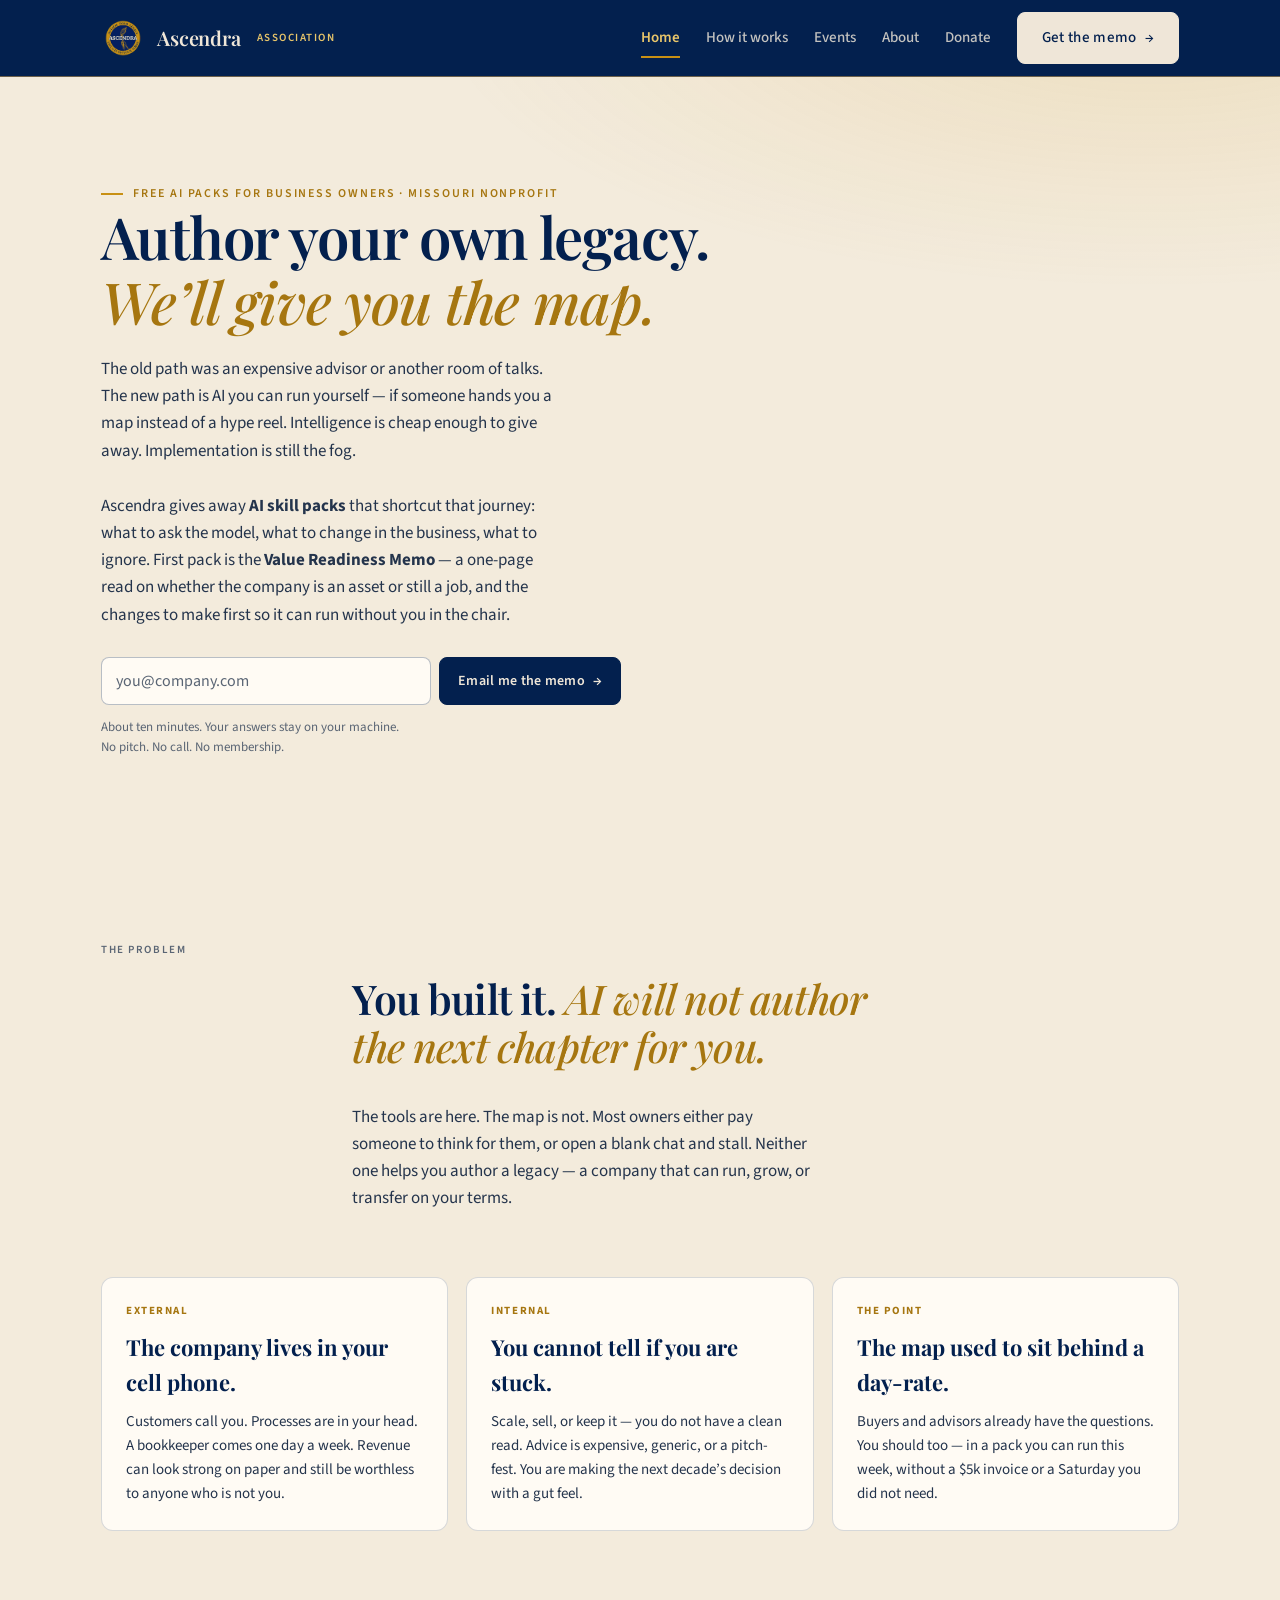
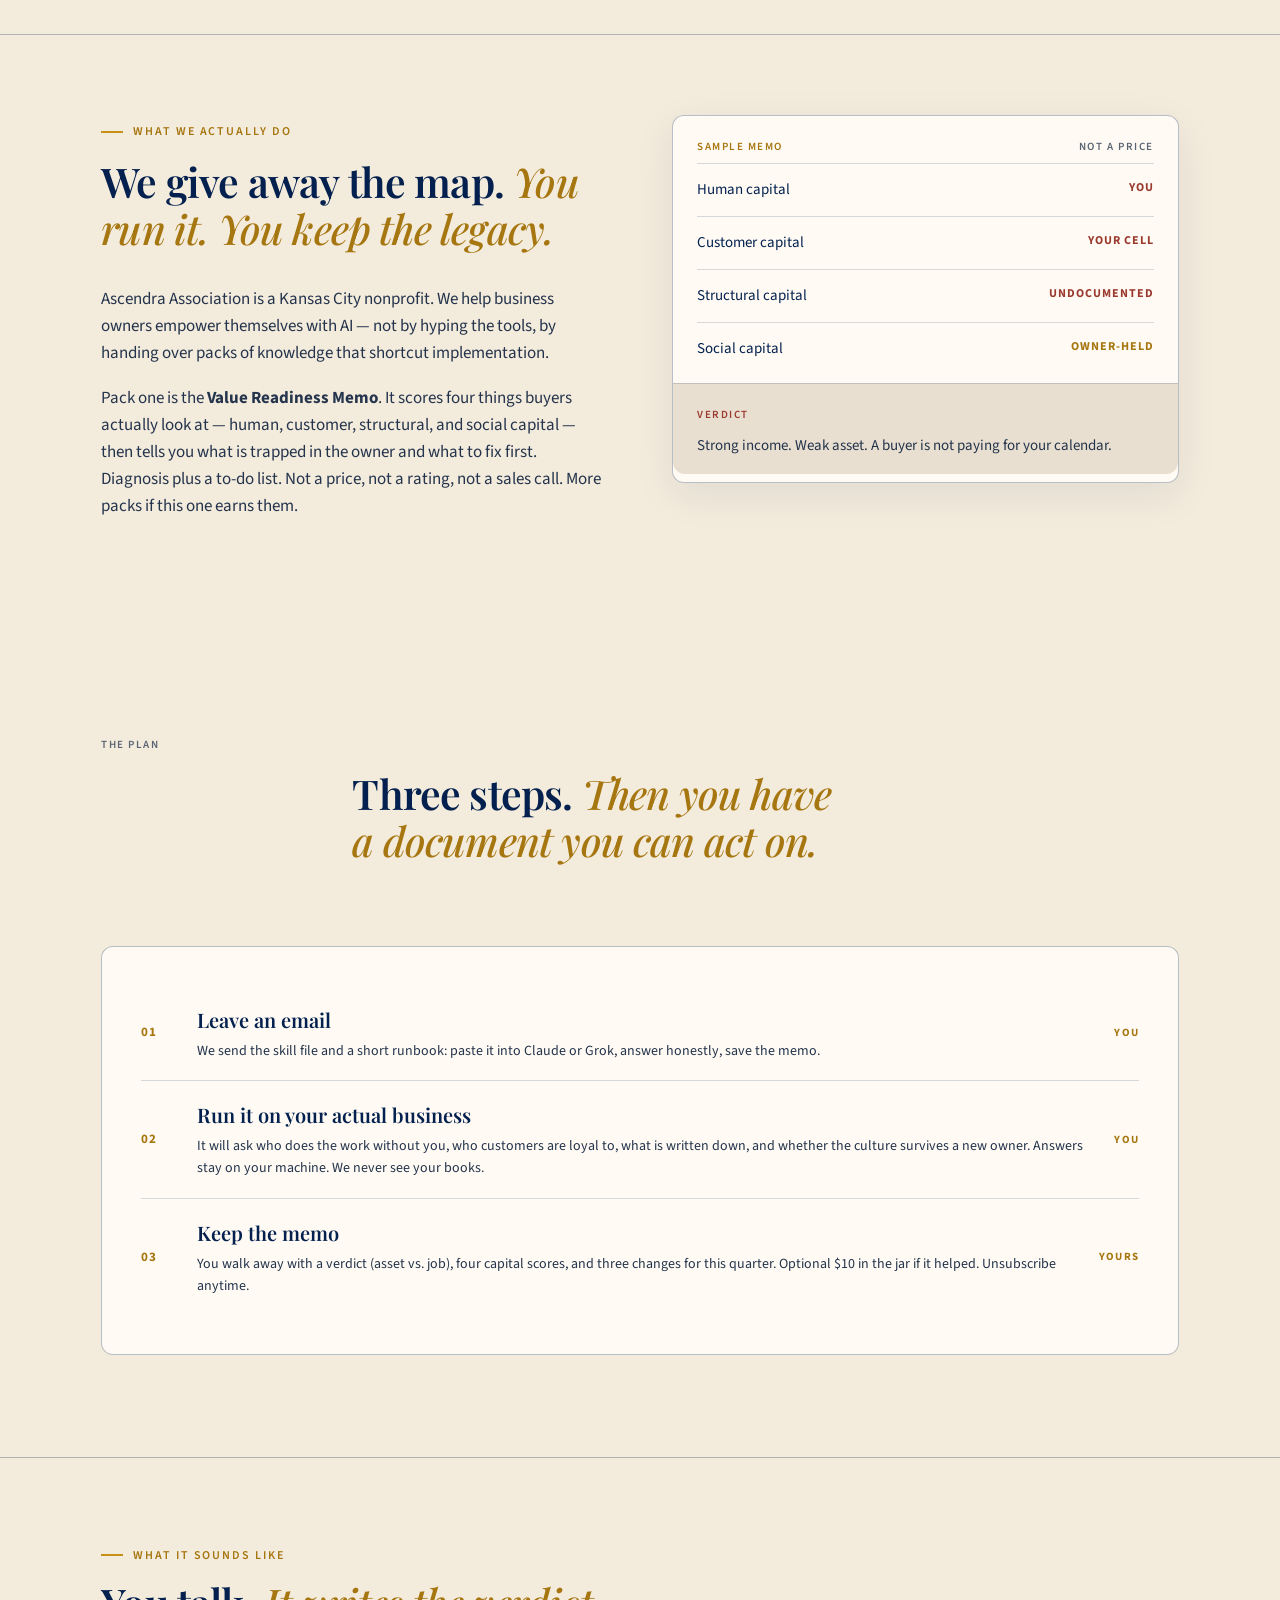
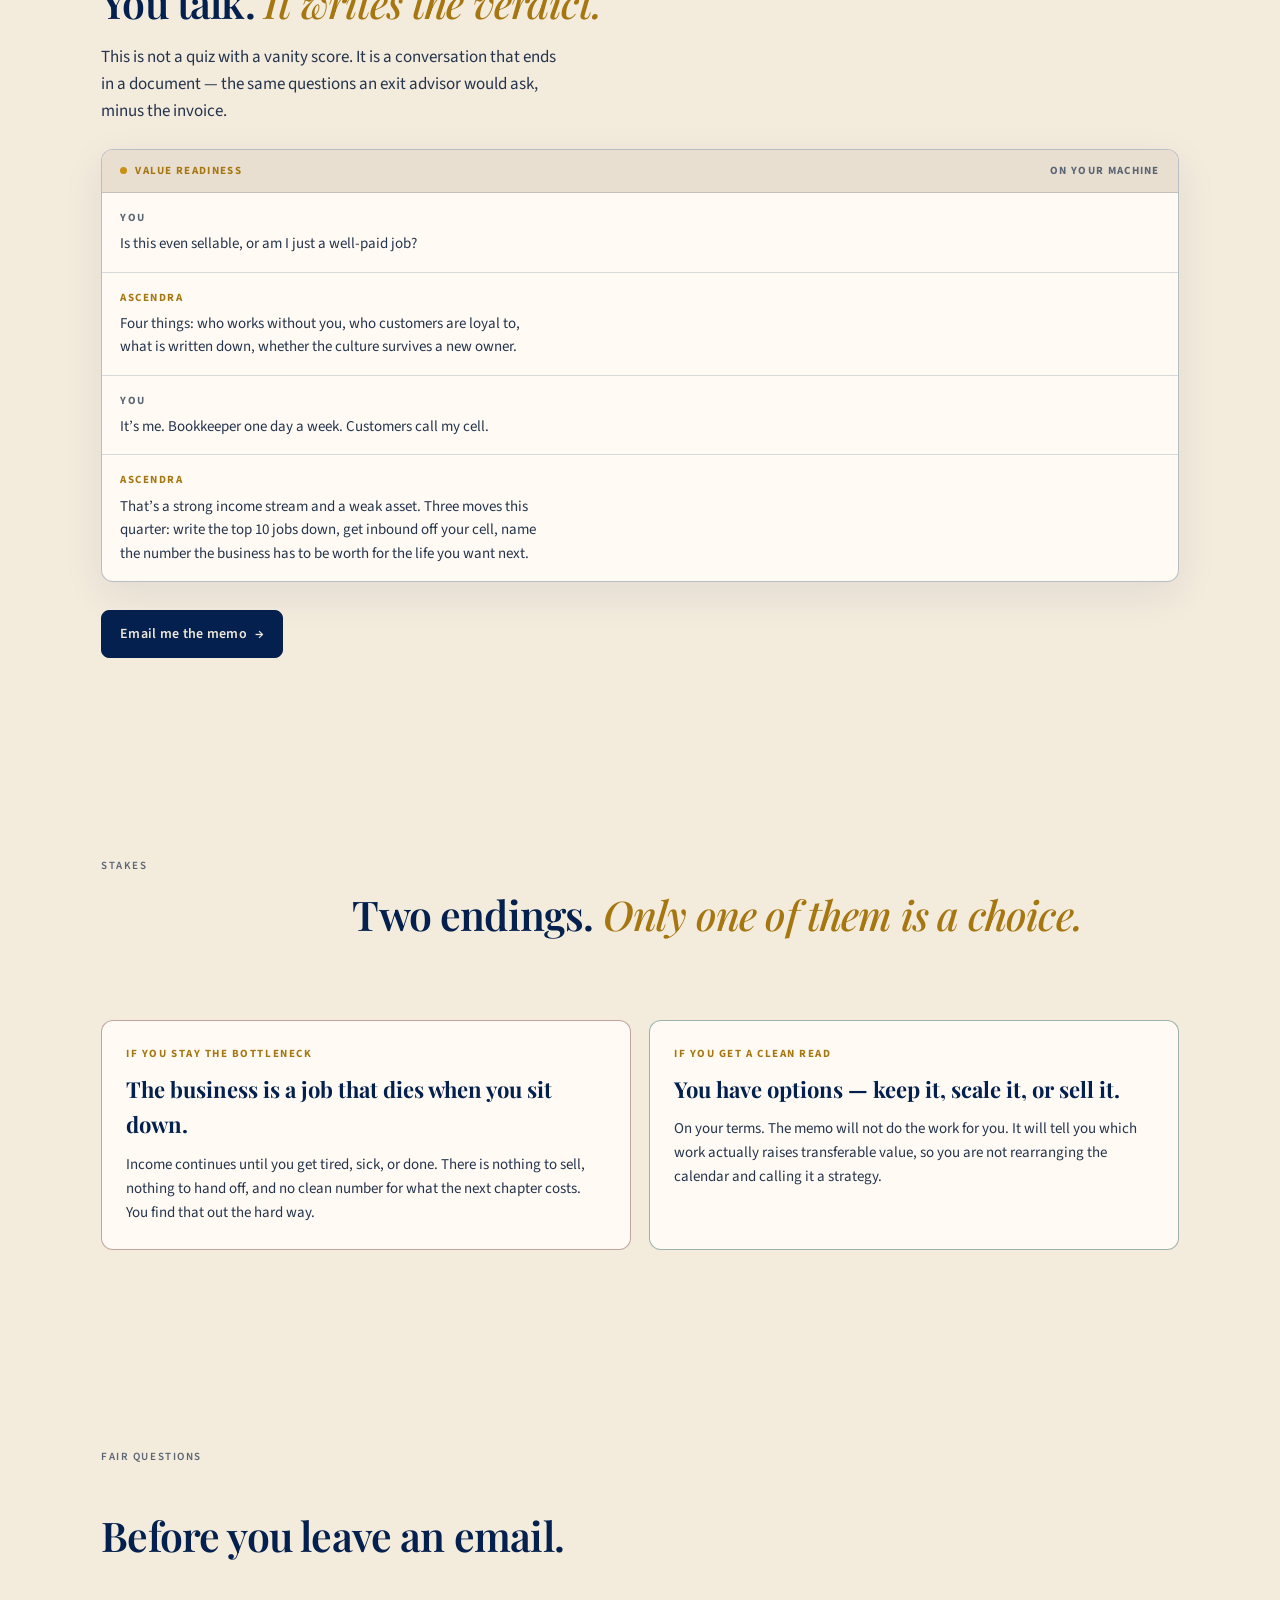
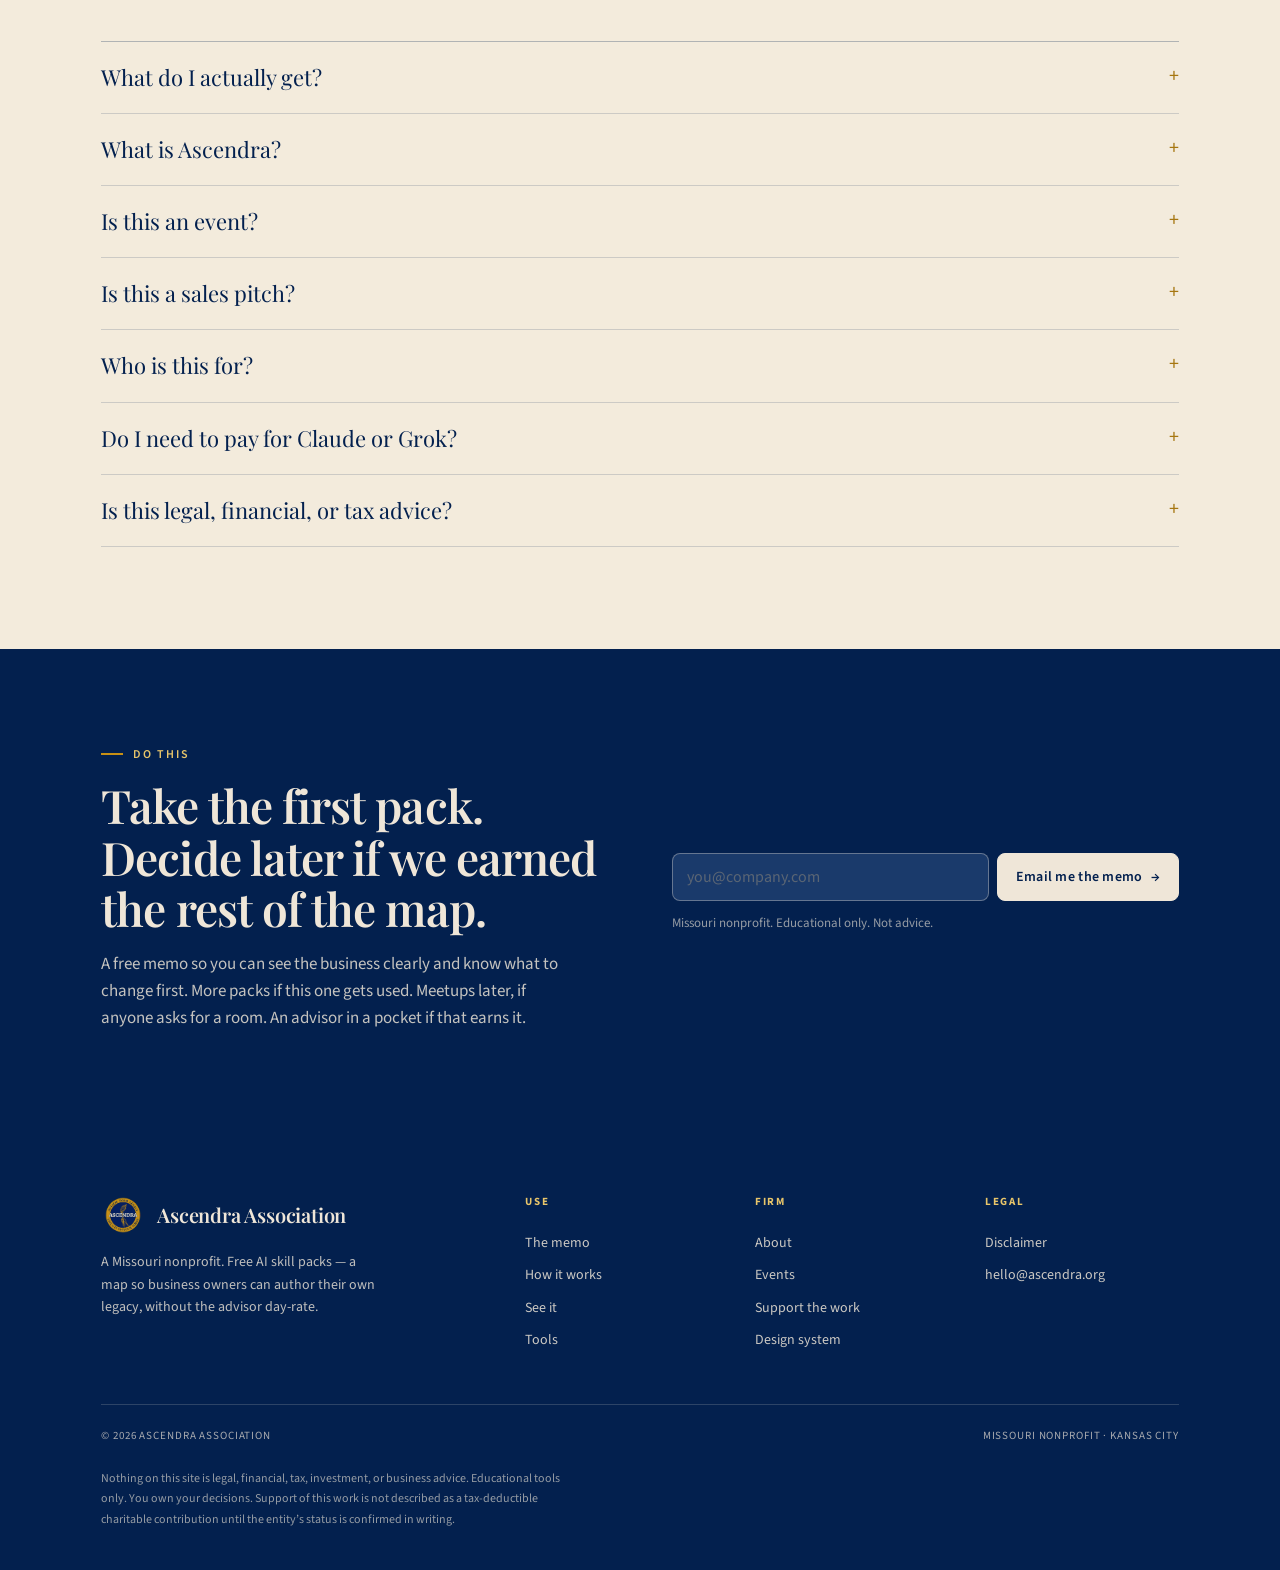
==== commit f65d56a0: "Recast the promise: a free map for using AI to author your own legacy. Keep the original tagline spi" ====
--- a/index.html
+++ b/index.html
@@ -3,8 +3,8 @@
 <head>
 <meta charset="utf-8" />
 <meta name="viewport" content="width=device-width,initial-scale=1" />
-<title>Ascendra — A free skill for the changes your business needs</title>
-<meta name="description" content="Ascendra is a Missouri nonprofit. We give business owners a free AI skill that writes a Value Readiness Memo: whether the company is an asset or still a job, and the changes to make first." />
+<title>Ascendra — Author your own legacy. We’ll give you the map.</title>
+<meta name="description" content="A Missouri nonprofit. We give business owners free AI skill packs — a map for using AI to author their own legacy, without the advisor day-rate." />
 <link rel="preconnect" href="https://fonts.googleapis.com" />
 <link rel="preconnect" href="https://fonts.gstatic.com" crossorigin />
 <link href="https://fonts.googleapis.com/css2?family=Playfair+Display:ital,wght@0,500;0,600;1,500&family=Source+Sans+3:wght@400;600;700&display=swap" rel="stylesheet" />
@@ -16,10 +16,10 @@
 
 <header class="hero single" id="memo">
   <div class="wrap">
-    <span class="eyebrow">Free for business owners · Missouri nonprofit</span>
-    <h1 class="h-display">Your business should be worth something <em>without you in the chair.</em></h1>
-    <p class="lead">Most owners have decent income and a company nobody else can run. Customers call their cell. The know-how lives in their head. That is a job with extra steps — not an asset a buyer, a partner, or a future-you can take over.</p>
-    <p class="lead">Ascendra gives you a free AI skill. You paste it into Claude or Grok. It interviews you the way a good advisor would, then writes a one-page <strong>Value Readiness Memo</strong>: whether the business is an asset or still a job, where value is trapped in you, and the first changes to make so it can run without you.</p>
+    <span class="eyebrow">Free AI packs for business owners · Missouri nonprofit</span>
+    <h1 class="h-display">Author your own legacy. <em>We’ll give you the map.</em></h1>
+    <p class="lead">The old path was an expensive advisor or another room of talks. The new path is AI you can run yourself — if someone hands you a map instead of a hype reel. Intelligence is cheap enough to give away. Implementation is still the fog.</p>
+    <p class="lead">Ascendra gives away <strong>AI skill packs</strong> that shortcut that journey: what to ask the model, what to change in the business, what to ignore. First pack is the <strong>Value Readiness Memo</strong> — a one-page read on whether the company is an asset or still a job, and the changes to make first so it can run without you in the chair.</p>
     <form class="capture" data-capture>
       <input type="email" name="email" required placeholder="you@company.com" autocomplete="email" aria-label="Email" />
       <button class="cta primary" type="submit">Email me the memo <span class="arrow">→</span></button>
@@ -33,8 +33,8 @@
     <div class="sec-head">
       <span class="mono-sm">The problem</span>
       <div>
-        <h2 class="h-section">You built it. <em>It still needs you for everything.</em></h2>
-        <p class="lead" style="margin-top:18px">That is not a character flaw. It is how most owner-operated companies get to six figures. The trouble is what happens next: you cannot step back, you cannot sell cleanly, and you cannot tell which of those is even the right move.</p>
+        <h2 class="h-section">You built it. <em>AI will not author the next chapter for you.</em></h2>
+        <p class="lead" style="margin-top:18px">The tools are here. The map is not. Most owners either pay someone to think for them, or open a blank chat and stall. Neither one helps you author a legacy — a company that can run, grow, or transfer on your terms.</p>
       </div>
     </div>
     <div class="wf-problems">
@@ -50,8 +50,8 @@
       </article>
       <article class="wf-card">
         <div class="k">The point</div>
-        <h3>Owners should have the buyer’s questions.</h3>
-        <p>The people who buy and scale companies already use these frameworks. You should too — without a $5k advisor day-rate — so you can decide on purpose.</p>
+        <h3>The map used to sit behind a day-rate.</h3>
+        <p>Buyers and advisors already have the questions. You should too — in a pack you can run this week, without a $5k invoice or a Saturday you did not need.</p>
       </article>
     </div>
   </div>
@@ -62,9 +62,9 @@
     <div class="split">
       <div>
         <span class="eyebrow">What we actually do</span>
-        <h2 class="h-section" style="margin-top:16px">A free skill. <em>A one-page verdict. A short list of changes.</em></h2>
-        <p class="lead" style="margin-top:18px">Ascendra Association is a Kansas City nonprofit started by business owners. We do not take equity. We do not sell a mastermind. We built one tool you can run this week.</p>
-        <p class="body" style="margin-top:16px">The <strong>Value Readiness Memo</strong> scores four things buyers actually look at — human capital, customer capital, structural capital, social capital — then tells you, in plain language, what is trapped in the owner and what to fix first. It is a diagnosis plus a to-do list. It is not a price, not a rating, and not a sales call.</p>
+        <h2 class="h-section" style="margin-top:16px">We give away the map. <em>You run it. You keep the legacy.</em></h2>
+        <p class="lead" style="margin-top:18px">Ascendra Association is a Kansas City nonprofit. We help business owners empower themselves with AI — not by hyping the tools, by handing over packs of knowledge that shortcut implementation.</p>
+        <p class="body" style="margin-top:16px">Pack one is the <strong>Value Readiness Memo</strong>. It scores four things buyers actually look at — human, customer, structural, and social capital — then tells you what is trapped in the owner and what to fix first. Diagnosis plus a to-do list. Not a price, not a rating, not a sales call. More packs if this one earns them.</p>
       </div>
       <aside class="scorecard" aria-label="Sample memo">
         <div class="head">
@@ -177,11 +177,11 @@
     <div class="faq">
       <details>
         <summary>What do I actually get?</summary>
-        <p>A skill file you paste into Claude or Grok. It interviews you and writes a one-page Value Readiness Memo: an asset-vs-job verdict, scores for human / customer / structural / social capital, where value is trapped in the owner, and three changes to make this quarter. You keep the file. We never see your answers.</p>
+        <p>The first skill pack: a file you paste into Claude or Grok. It interviews you and writes a one-page Value Readiness Memo — asset vs. job, four capital scores, where value is trapped in the owner, three changes for this quarter. You keep the file. We never see your answers. That pack is the start of the map, not the whole library.</p>
       </details>
       <details>
         <summary>What is Ascendra?</summary>
-        <p>A Missouri nonprofit, based in Kansas City, started by business owners. We exist to put the same frameworks buyers and advisors already use into the hands of the people who built the company. Right now that means one free skill. If it earns a next thing — another pack, a meetup, an advisor in a pocket — we will build that. We will not invent a product page for work we have not done.</p>
+        <p>A Missouri nonprofit. We help owners author their own legacy by giving away AI skill packs — a map for using the tools, not a lecture about them. First pack is the Value Readiness Memo. If it earns a next thing — another pack, a meetup, an advisor in a pocket — we will build that. We will not invent a product page for work we have not done.</p>
       </details>
       <details>
         <summary>Is this an event?</summary>
@@ -212,8 +212,8 @@
     <div class="split">
       <div>
         <span class="eyebrow" style="margin-bottom:16px">Do this</span>
-        <h2>Get the memo. Decide later if we earned anything else.</h2>
-        <p class="lead" style="margin-top:16px">A free skill so you can see the business clearly and know what to change first. Meetups later, if anyone asks for a room. An “advisor in a pocket” if this earns it.</p>
+        <h2>Take the first pack. Decide later if we earned the rest of the map.</h2>
+        <p class="lead" style="margin-top:16px">A free memo so you can see the business clearly and know what to change first. More packs if this one gets used. Meetups later, if anyone asks for a room. An advisor in a pocket if that earns it.</p>
       </div>
       <div>
         <form class="capture" data-capture>
--- a/assets/css/site.css
+++ b/assets/css/site.css
@@ -141,6 +141,8 @@
 }
 .nav .cta.primary{
   background: var(--cream); color: var(--navy); border-color: var(--cream);
+  padding: 13px 24px;
+  white-space: nowrap;
 }
 .nav .cta.primary:hover{
   background: var(--gold); border-color: var(--gold); color: var(--navy-deep);
@@ -177,9 +179,9 @@
   content:""; position:absolute; left:0; right:100%; bottom:-2px; height:2px;
   background: var(--gold); transition: right .3s ease;
 }
-.nav-links a:hover{ color: var(--navy); }
+.nav-links a:hover{ color: var(--cream); }
 .nav-links a:hover::after{ right: 0; }
-.nav-links a.current{ color: var(--navy); }
+.nav-links a.current{ color: var(--gold-soft); font-weight: 600; }
 .nav-links a.current::after{ right: 0; }
 
 .cta{
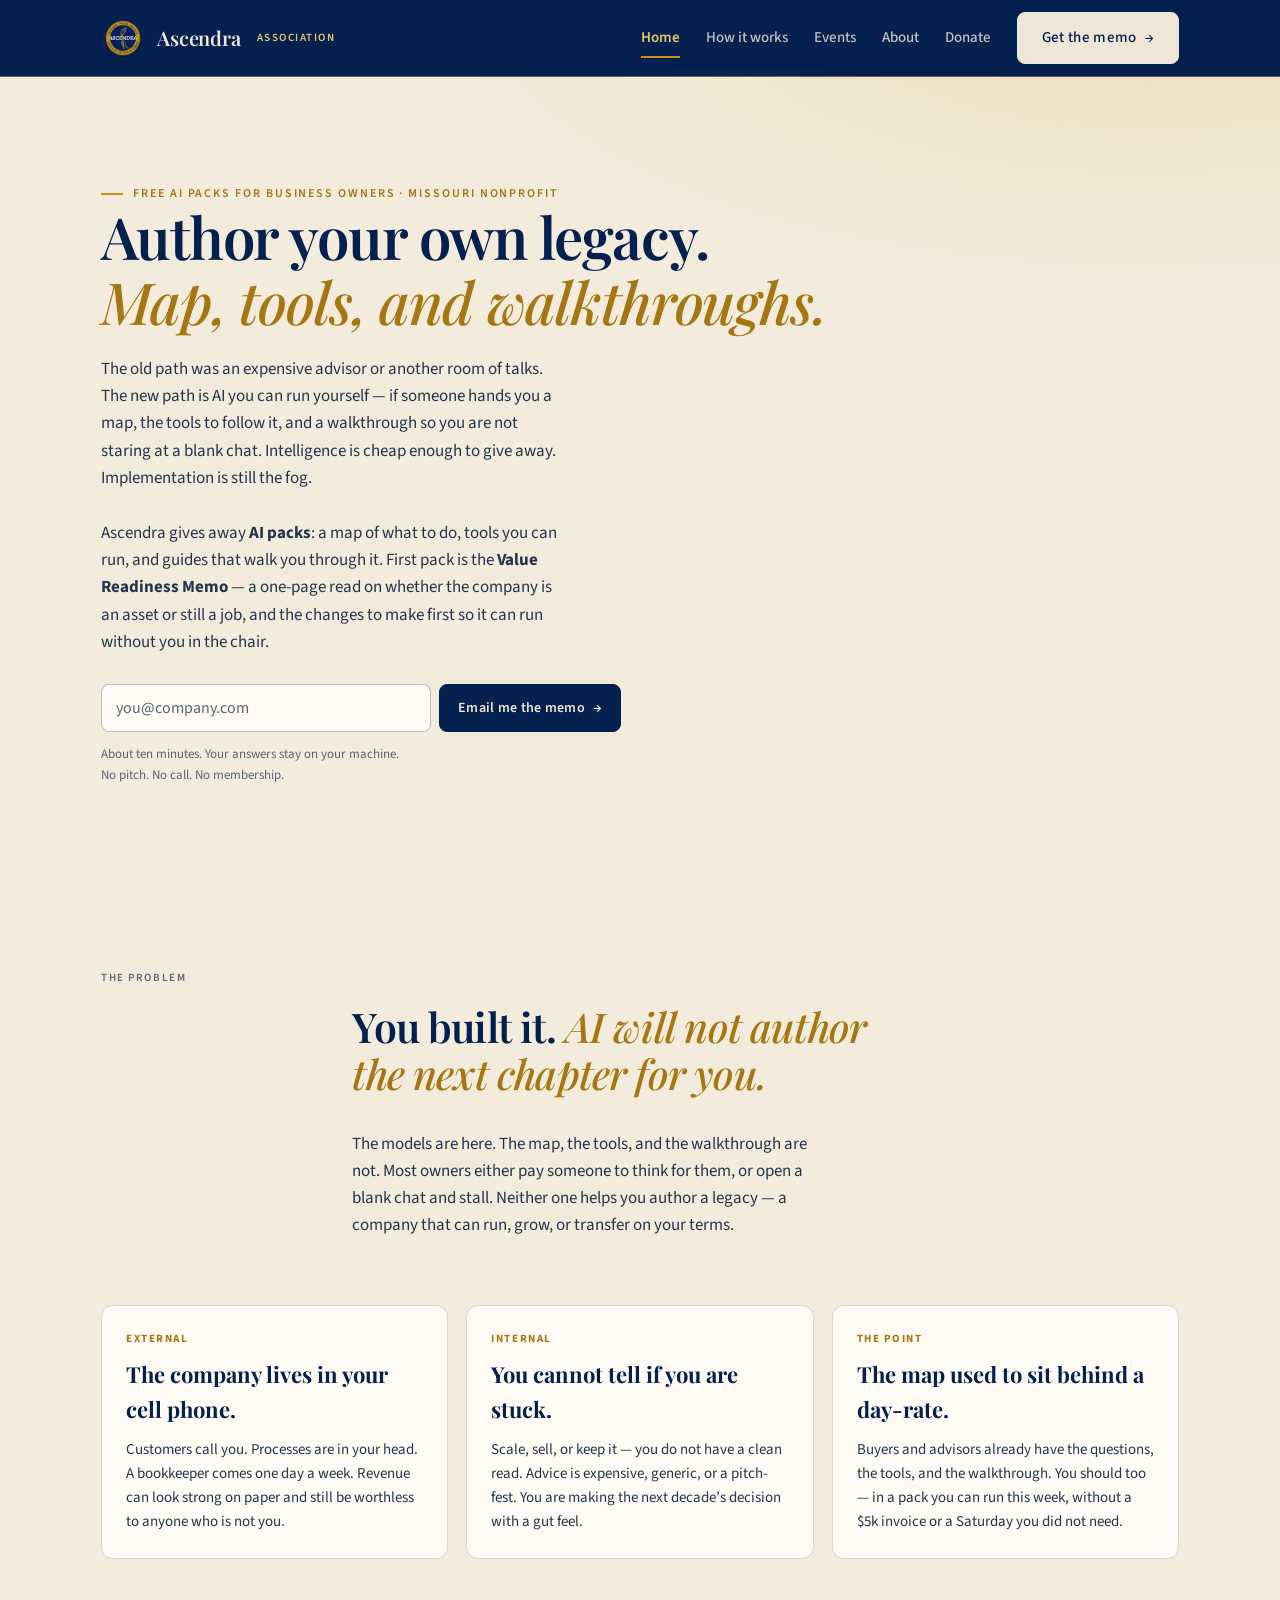
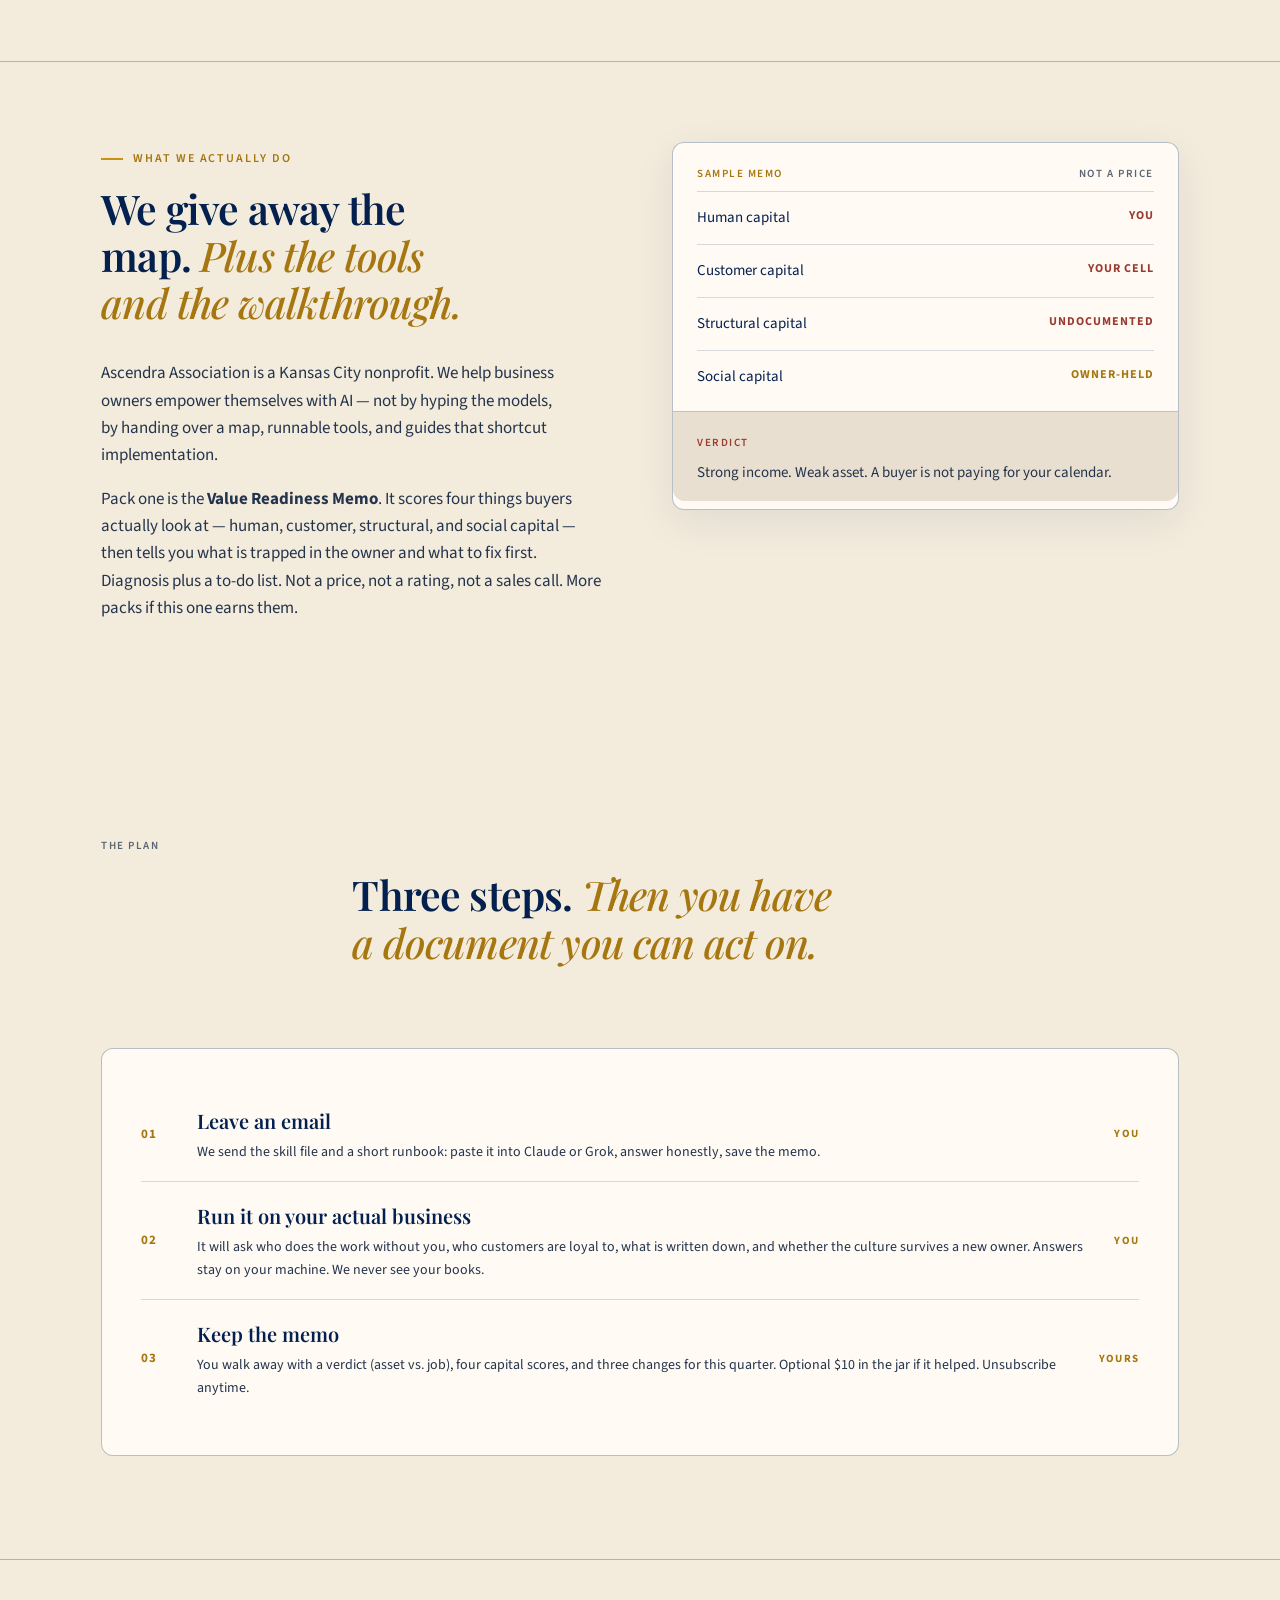
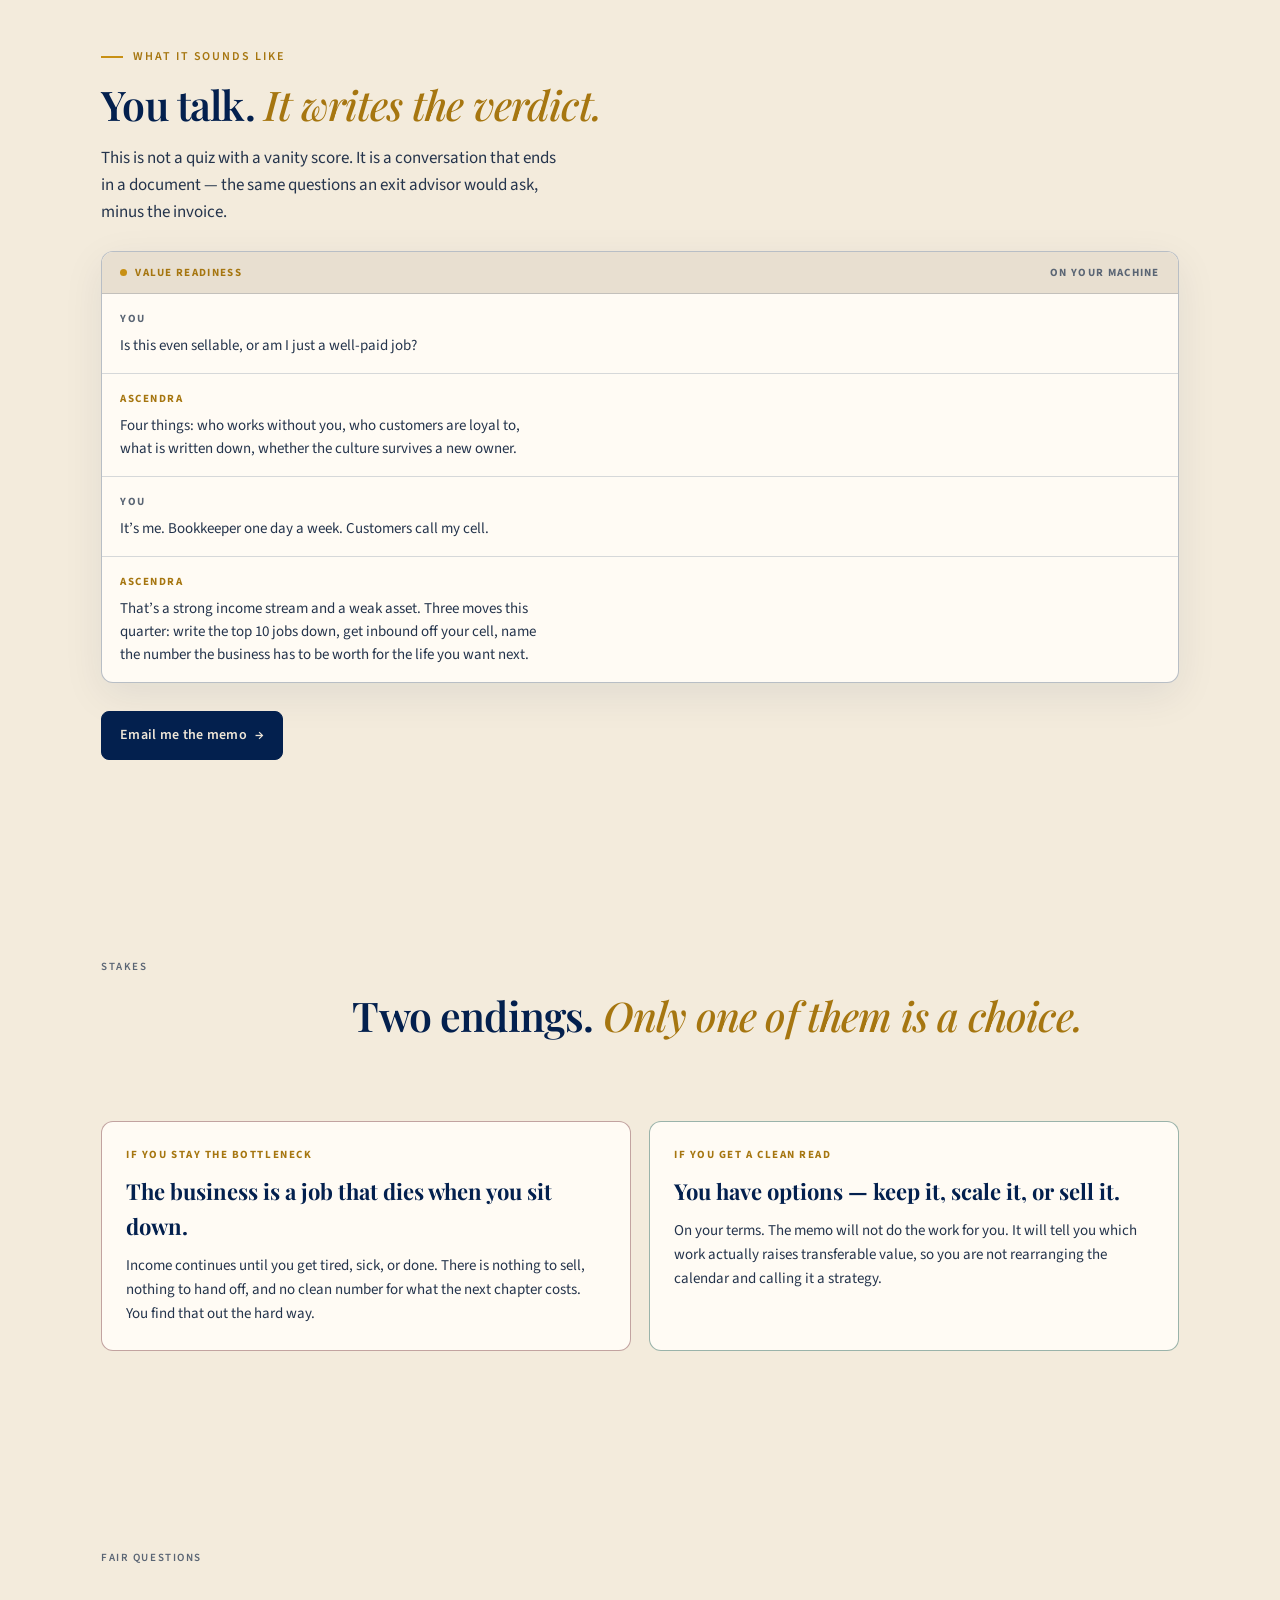
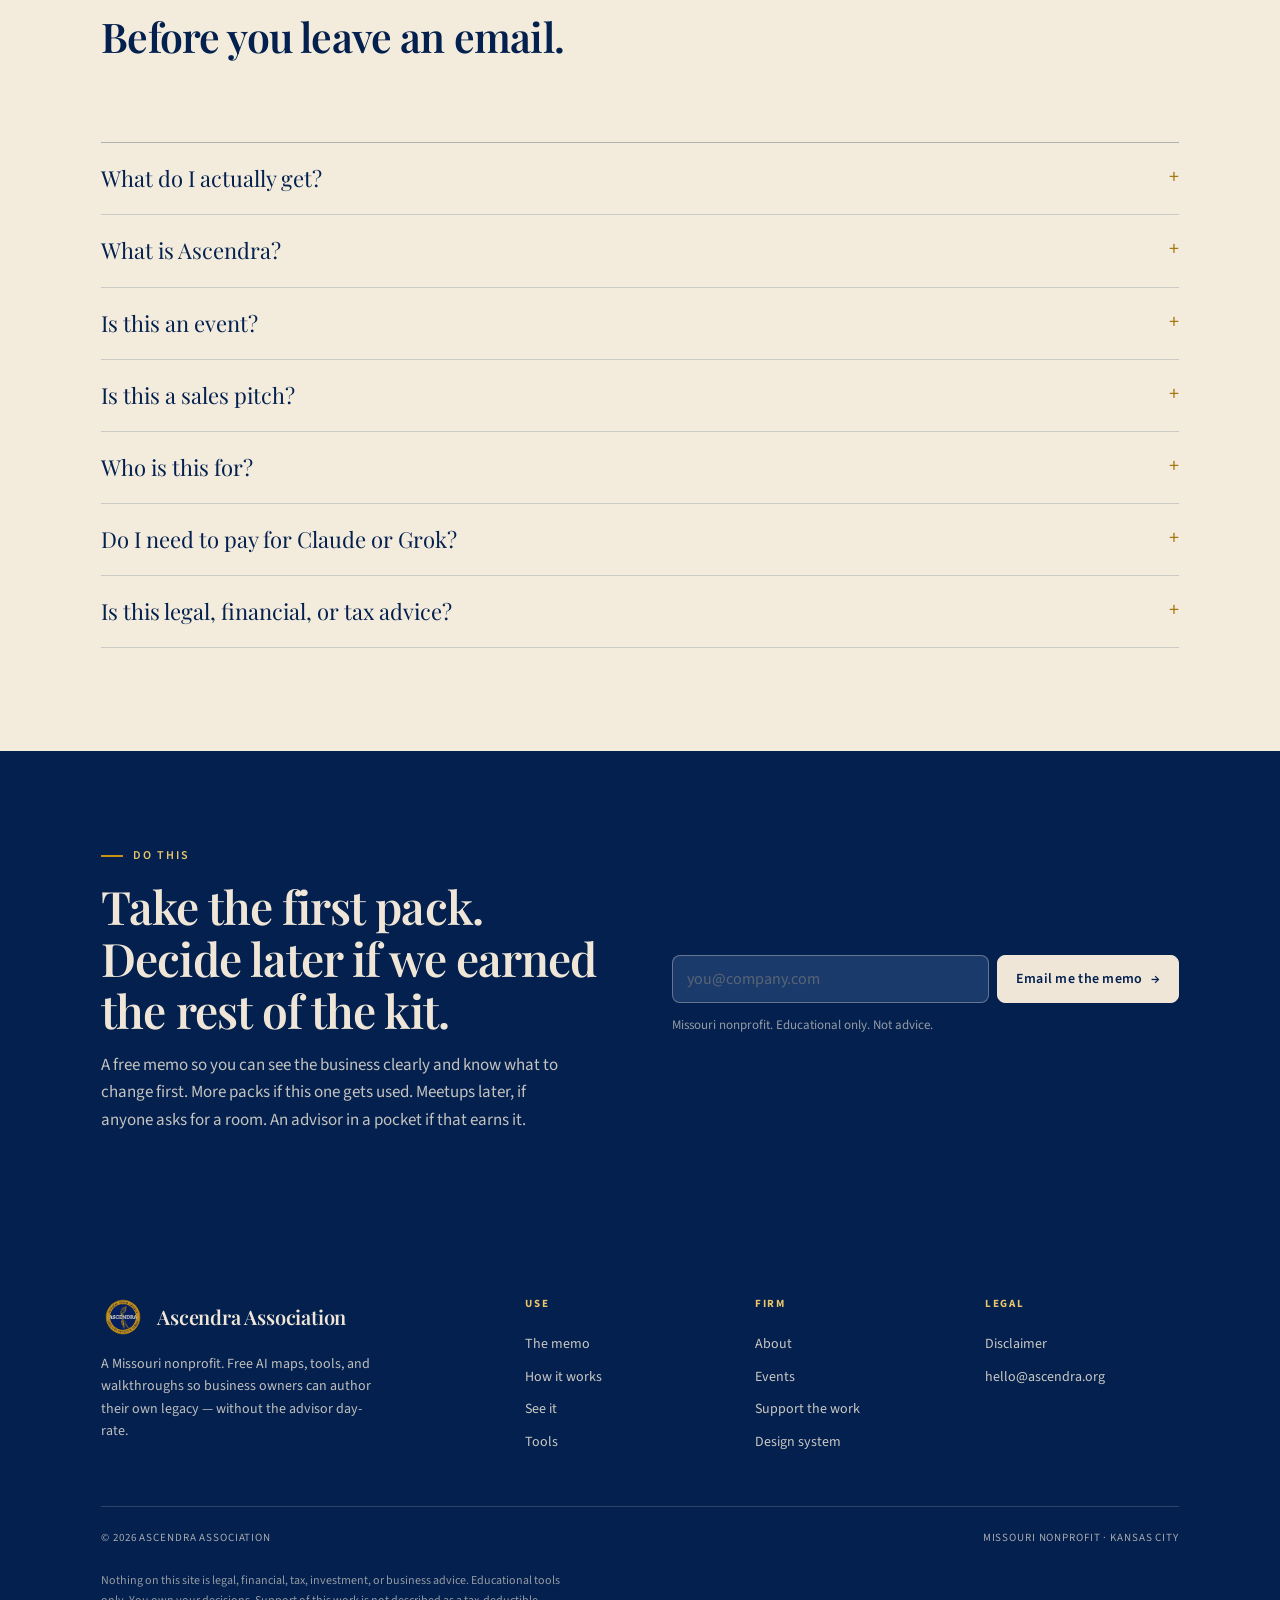
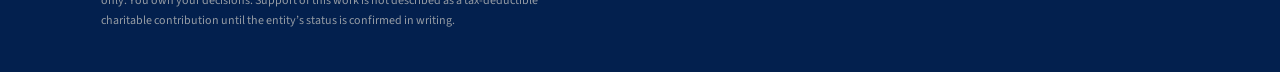
==== commit 5f7de290: "Widen the give: map, tools, and walkthroughs. The pack is not just a map. It is the map, the runnabl" ====
--- a/index.html
+++ b/index.html
@@ -3,8 +3,8 @@
 <head>
 <meta charset="utf-8" />
 <meta name="viewport" content="width=device-width,initial-scale=1" />
-<title>Ascendra — Author your own legacy. We’ll give you the map.</title>
-<meta name="description" content="A Missouri nonprofit. We give business owners free AI skill packs — a map for using AI to author their own legacy, without the advisor day-rate." />
+<title>Ascendra — Author your own legacy. Map, tools, and walkthroughs.</title>
+<meta name="description" content="A Missouri nonprofit. Free AI maps, tools, and walkthroughs so business owners can author their own legacy — without the advisor day-rate." />
 <link rel="preconnect" href="https://fonts.googleapis.com" />
 <link rel="preconnect" href="https://fonts.gstatic.com" crossorigin />
 <link href="https://fonts.googleapis.com/css2?family=Playfair+Display:ital,wght@0,500;0,600;1,500&family=Source+Sans+3:wght@400;600;700&display=swap" rel="stylesheet" />
@@ -17,9 +17,9 @@
 <header class="hero single" id="memo">
   <div class="wrap">
     <span class="eyebrow">Free AI packs for business owners · Missouri nonprofit</span>
-    <h1 class="h-display">Author your own legacy. <em>We’ll give you the map.</em></h1>
-    <p class="lead">The old path was an expensive advisor or another room of talks. The new path is AI you can run yourself — if someone hands you a map instead of a hype reel. Intelligence is cheap enough to give away. Implementation is still the fog.</p>
-    <p class="lead">Ascendra gives away <strong>AI skill packs</strong> that shortcut that journey: what to ask the model, what to change in the business, what to ignore. First pack is the <strong>Value Readiness Memo</strong> — a one-page read on whether the company is an asset or still a job, and the changes to make first so it can run without you in the chair.</p>
+    <h1 class="h-display">Author your own legacy. <em>Map, tools, and walkthroughs.</em></h1>
+    <p class="lead">The old path was an expensive advisor or another room of talks. The new path is AI you can run yourself — if someone hands you a map, the tools to follow it, and a walkthrough so you are not staring at a blank chat. Intelligence is cheap enough to give away. Implementation is still the fog.</p>
+    <p class="lead">Ascendra gives away <strong>AI packs</strong>: a map of what to do, tools you can run, and guides that walk you through it. First pack is the <strong>Value Readiness Memo</strong> — a one-page read on whether the company is an asset or still a job, and the changes to make first so it can run without you in the chair.</p>
     <form class="capture" data-capture>
       <input type="email" name="email" required placeholder="you@company.com" autocomplete="email" aria-label="Email" />
       <button class="cta primary" type="submit">Email me the memo <span class="arrow">→</span></button>
@@ -34,7 +34,7 @@
       <span class="mono-sm">The problem</span>
       <div>
         <h2 class="h-section">You built it. <em>AI will not author the next chapter for you.</em></h2>
-        <p class="lead" style="margin-top:18px">The tools are here. The map is not. Most owners either pay someone to think for them, or open a blank chat and stall. Neither one helps you author a legacy — a company that can run, grow, or transfer on your terms.</p>
+        <p class="lead" style="margin-top:18px">The models are here. The map, the tools, and the walkthrough are not. Most owners either pay someone to think for them, or open a blank chat and stall. Neither one helps you author a legacy — a company that can run, grow, or transfer on your terms.</p>
       </div>
     </div>
     <div class="wf-problems">
@@ -51,7 +51,7 @@
       <article class="wf-card">
         <div class="k">The point</div>
         <h3>The map used to sit behind a day-rate.</h3>
-        <p>Buyers and advisors already have the questions. You should too — in a pack you can run this week, without a $5k invoice or a Saturday you did not need.</p>
+        <p>Buyers and advisors already have the questions, the tools, and the walkthrough. You should too — in a pack you can run this week, without a $5k invoice or a Saturday you did not need.</p>
       </article>
     </div>
   </div>
@@ -62,8 +62,8 @@
     <div class="split">
       <div>
         <span class="eyebrow">What we actually do</span>
-        <h2 class="h-section" style="margin-top:16px">We give away the map. <em>You run it. You keep the legacy.</em></h2>
-        <p class="lead" style="margin-top:18px">Ascendra Association is a Kansas City nonprofit. We help business owners empower themselves with AI — not by hyping the tools, by handing over packs of knowledge that shortcut implementation.</p>
+        <h2 class="h-section" style="margin-top:16px">We give away the map. <em>Plus the tools and the walkthrough.</em></h2>
+        <p class="lead" style="margin-top:18px">Ascendra Association is a Kansas City nonprofit. We help business owners empower themselves with AI — not by hyping the models, by handing over a map, runnable tools, and guides that shortcut implementation.</p>
         <p class="body" style="margin-top:16px">Pack one is the <strong>Value Readiness Memo</strong>. It scores four things buyers actually look at — human, customer, structural, and social capital — then tells you what is trapped in the owner and what to fix first. Diagnosis plus a to-do list. Not a price, not a rating, not a sales call. More packs if this one earns them.</p>
       </div>
       <aside class="scorecard" aria-label="Sample memo">
@@ -177,11 +177,11 @@
     <div class="faq">
       <details>
         <summary>What do I actually get?</summary>
-        <p>The first skill pack: a file you paste into Claude or Grok. It interviews you and writes a one-page Value Readiness Memo — asset vs. job, four capital scores, where value is trapped in the owner, three changes for this quarter. You keep the file. We never see your answers. That pack is the start of the map, not the whole library.</p>
+        <p>The first pack: a map of what to look at, a tool you paste into Claude or Grok, and a walkthrough of the questions. It writes a one-page Value Readiness Memo — asset vs. job, four capital scores, where value is trapped in the owner, three changes for this quarter. You keep the file. We never see your answers.</p>
       </details>
       <details>
         <summary>What is Ascendra?</summary>
-        <p>A Missouri nonprofit. We help owners author their own legacy by giving away AI skill packs — a map for using the tools, not a lecture about them. First pack is the Value Readiness Memo. If it earns a next thing — another pack, a meetup, an advisor in a pocket — we will build that. We will not invent a product page for work we have not done.</p>
+        <p>A Missouri nonprofit. We help owners author their own legacy by giving away AI maps, tools, and walkthroughs — not lectures about the future. First pack is the Value Readiness Memo. If it earns a next thing — another pack, a meetup, an advisor in a pocket — we will build that. We will not invent a product page for work we have not done.</p>
       </details>
       <details>
         <summary>Is this an event?</summary>
@@ -212,7 +212,7 @@
     <div class="split">
       <div>
         <span class="eyebrow" style="margin-bottom:16px">Do this</span>
-        <h2>Take the first pack. Decide later if we earned the rest of the map.</h2>
+        <h2>Take the first pack. Decide later if we earned the rest of the kit.</h2>
         <p class="lead" style="margin-top:16px">A free memo so you can see the business clearly and know what to change first. More packs if this one gets used. Meetups later, if anyone asks for a room. An advisor in a pocket if that earns it.</p>
       </div>
       <div>
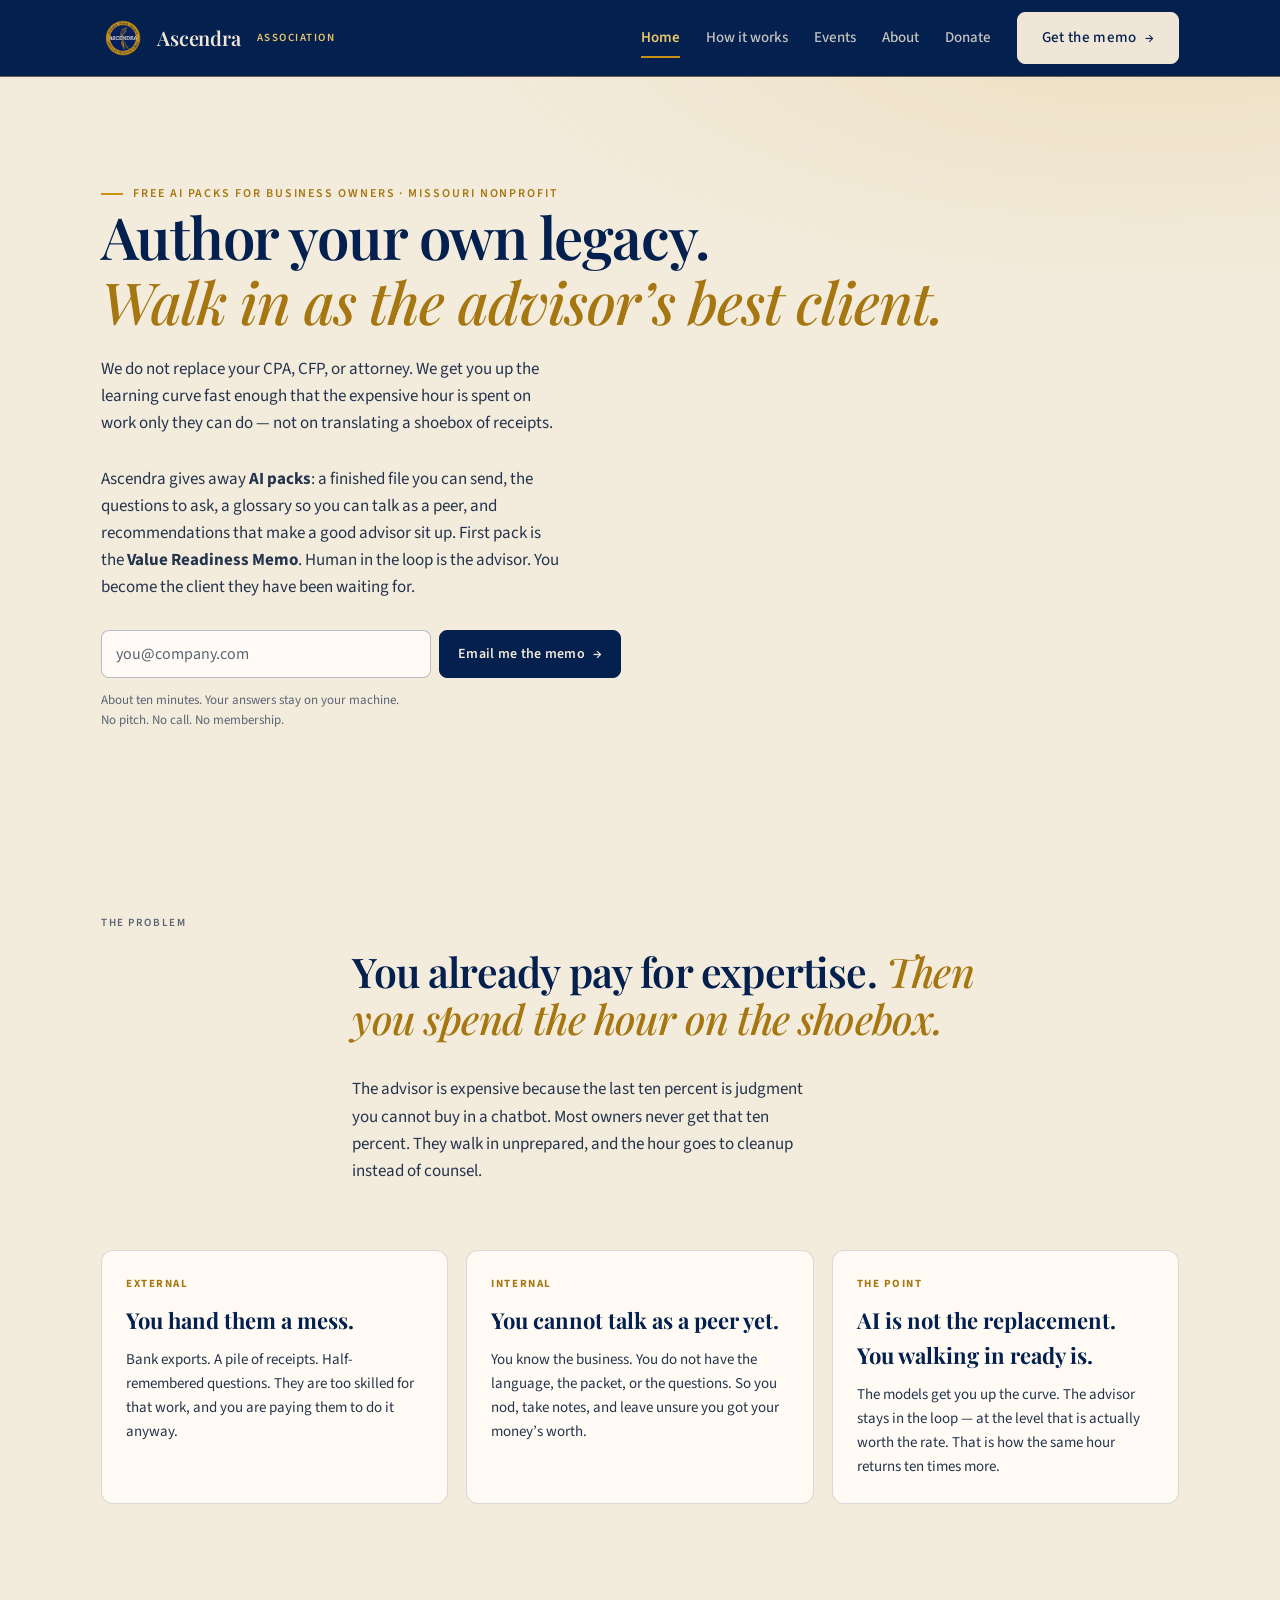
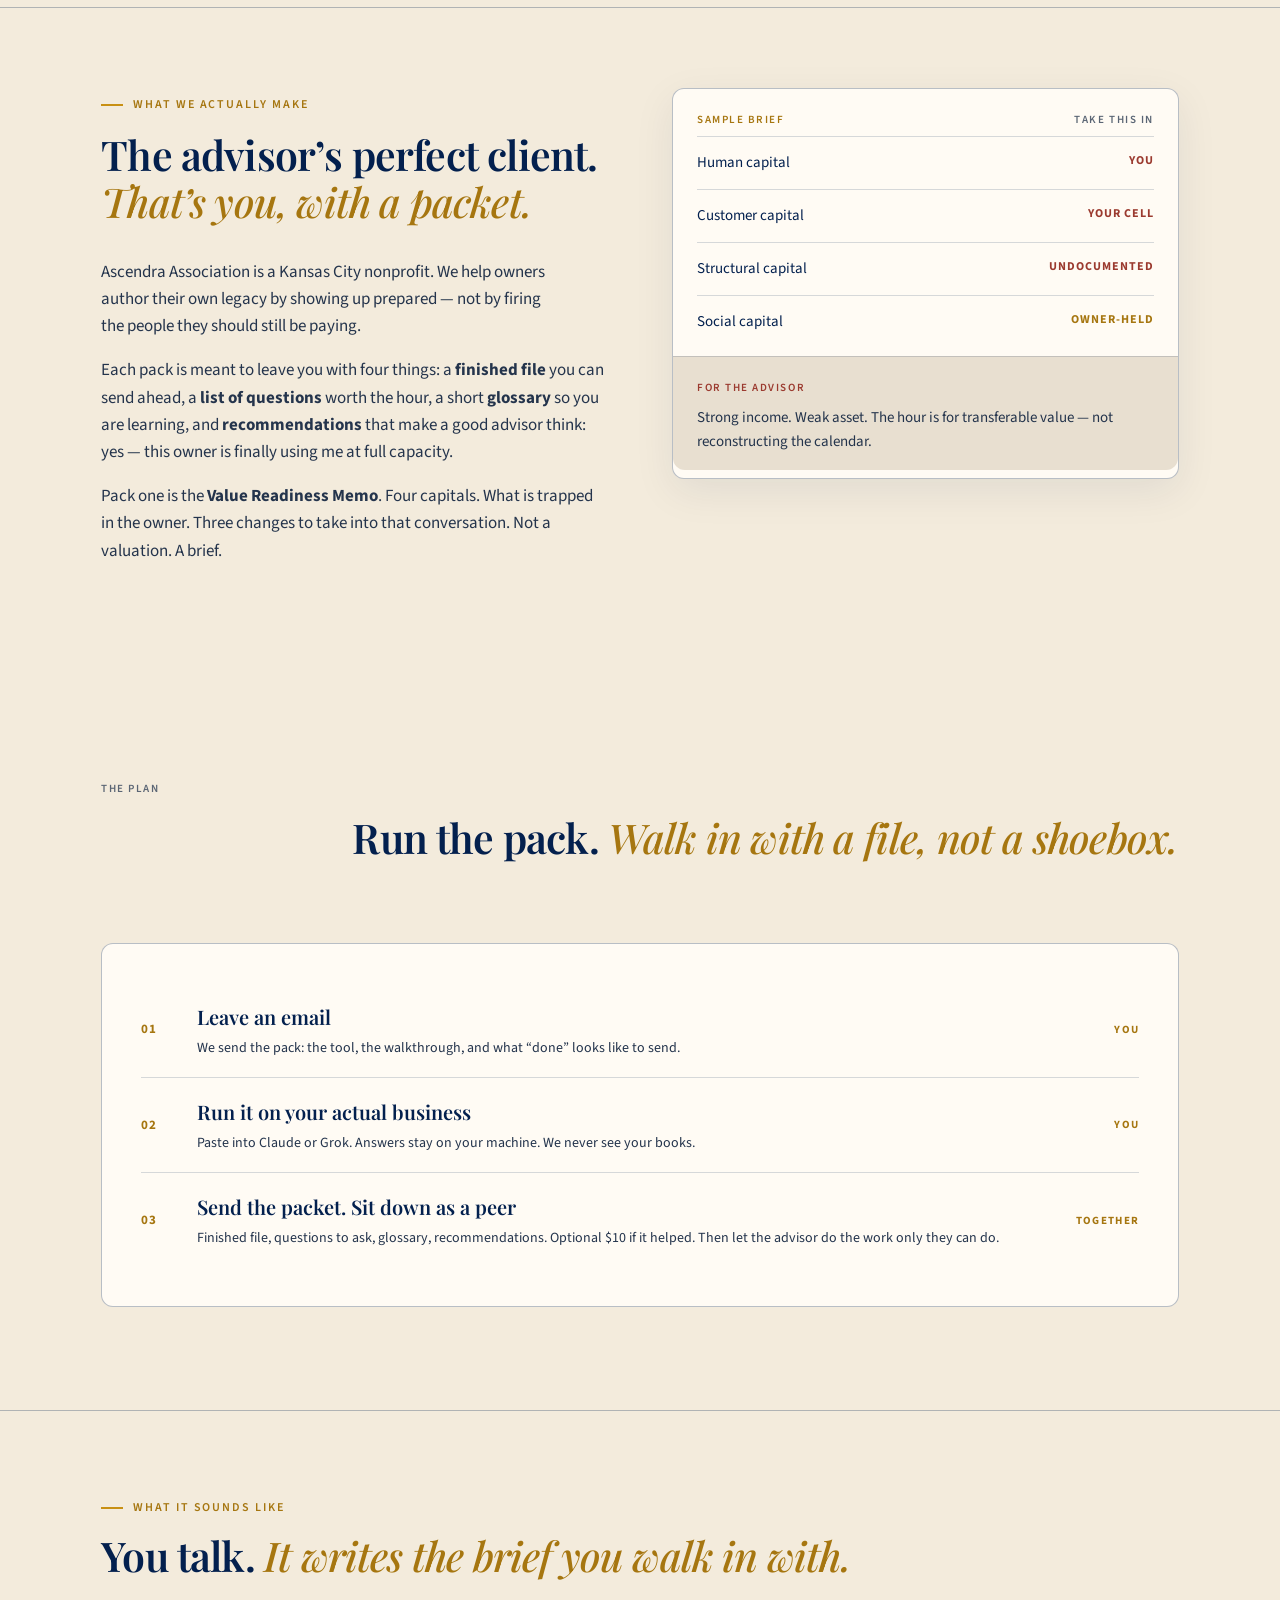
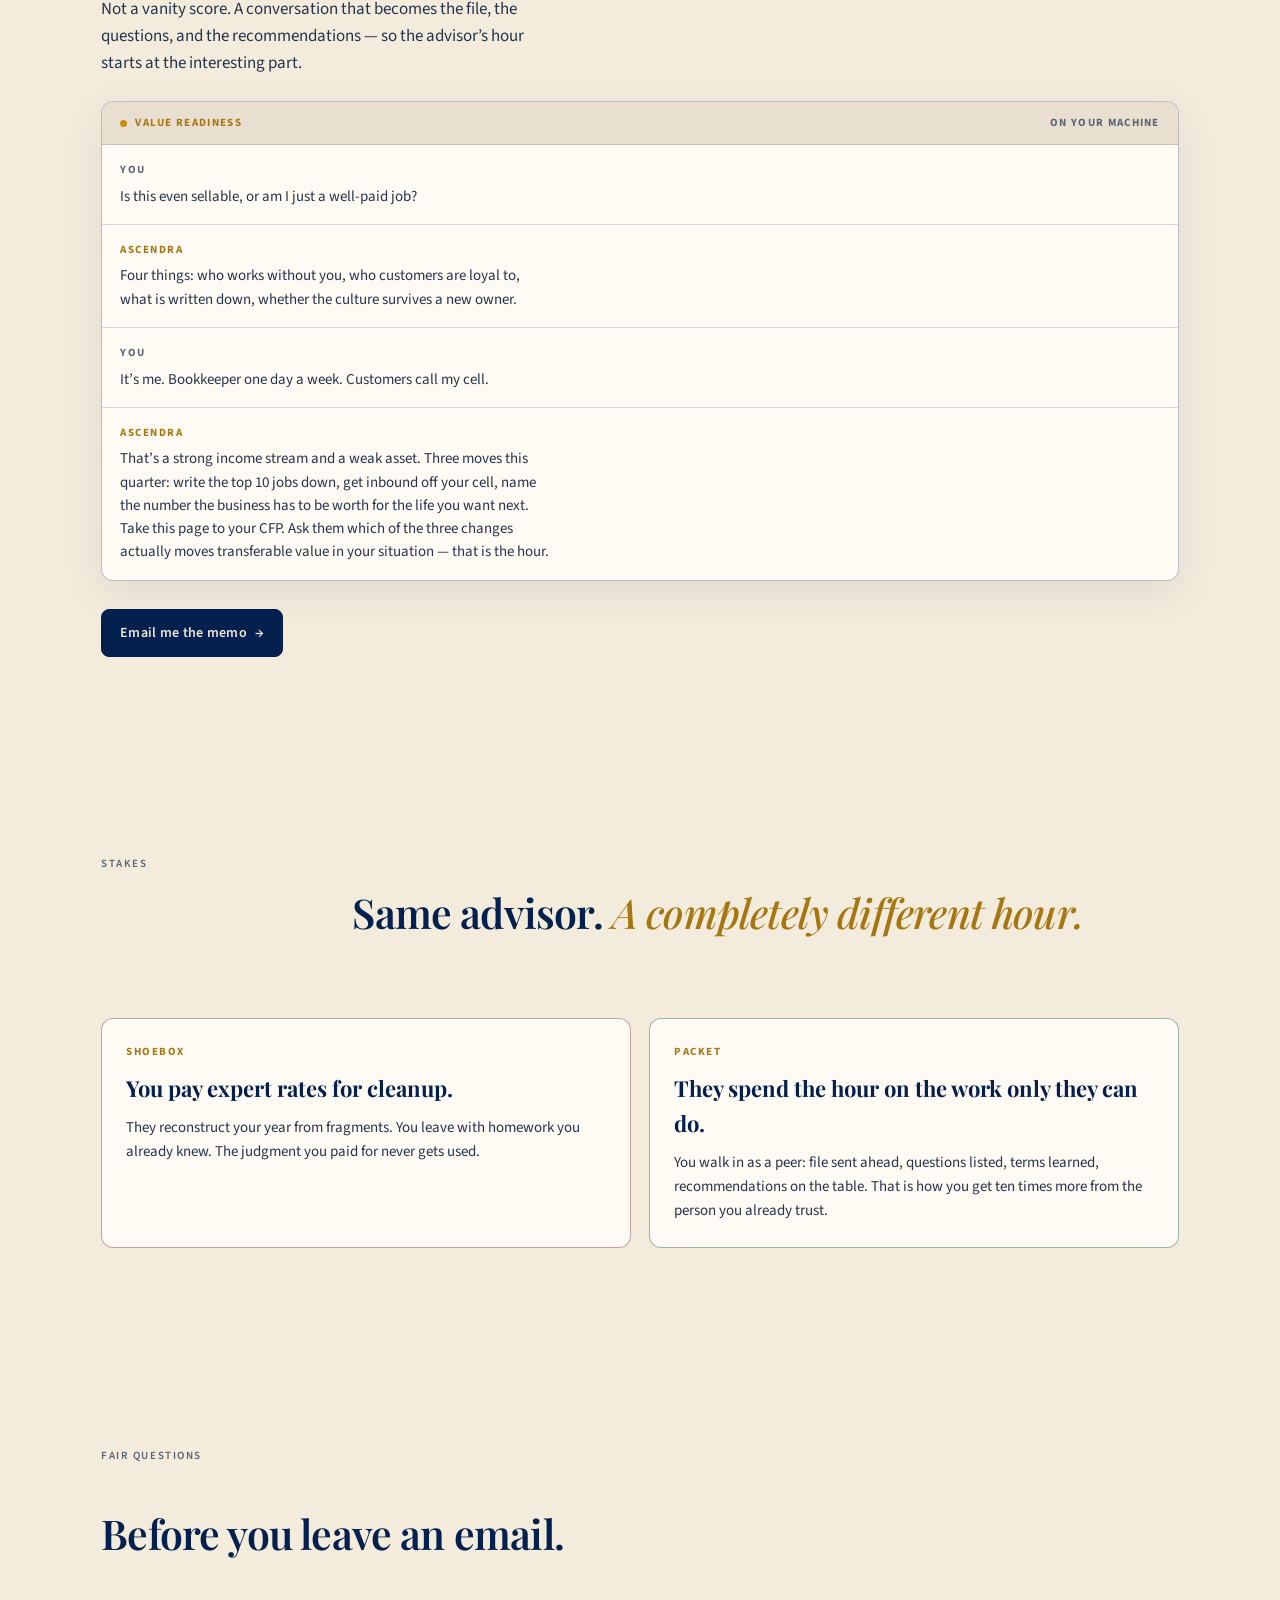
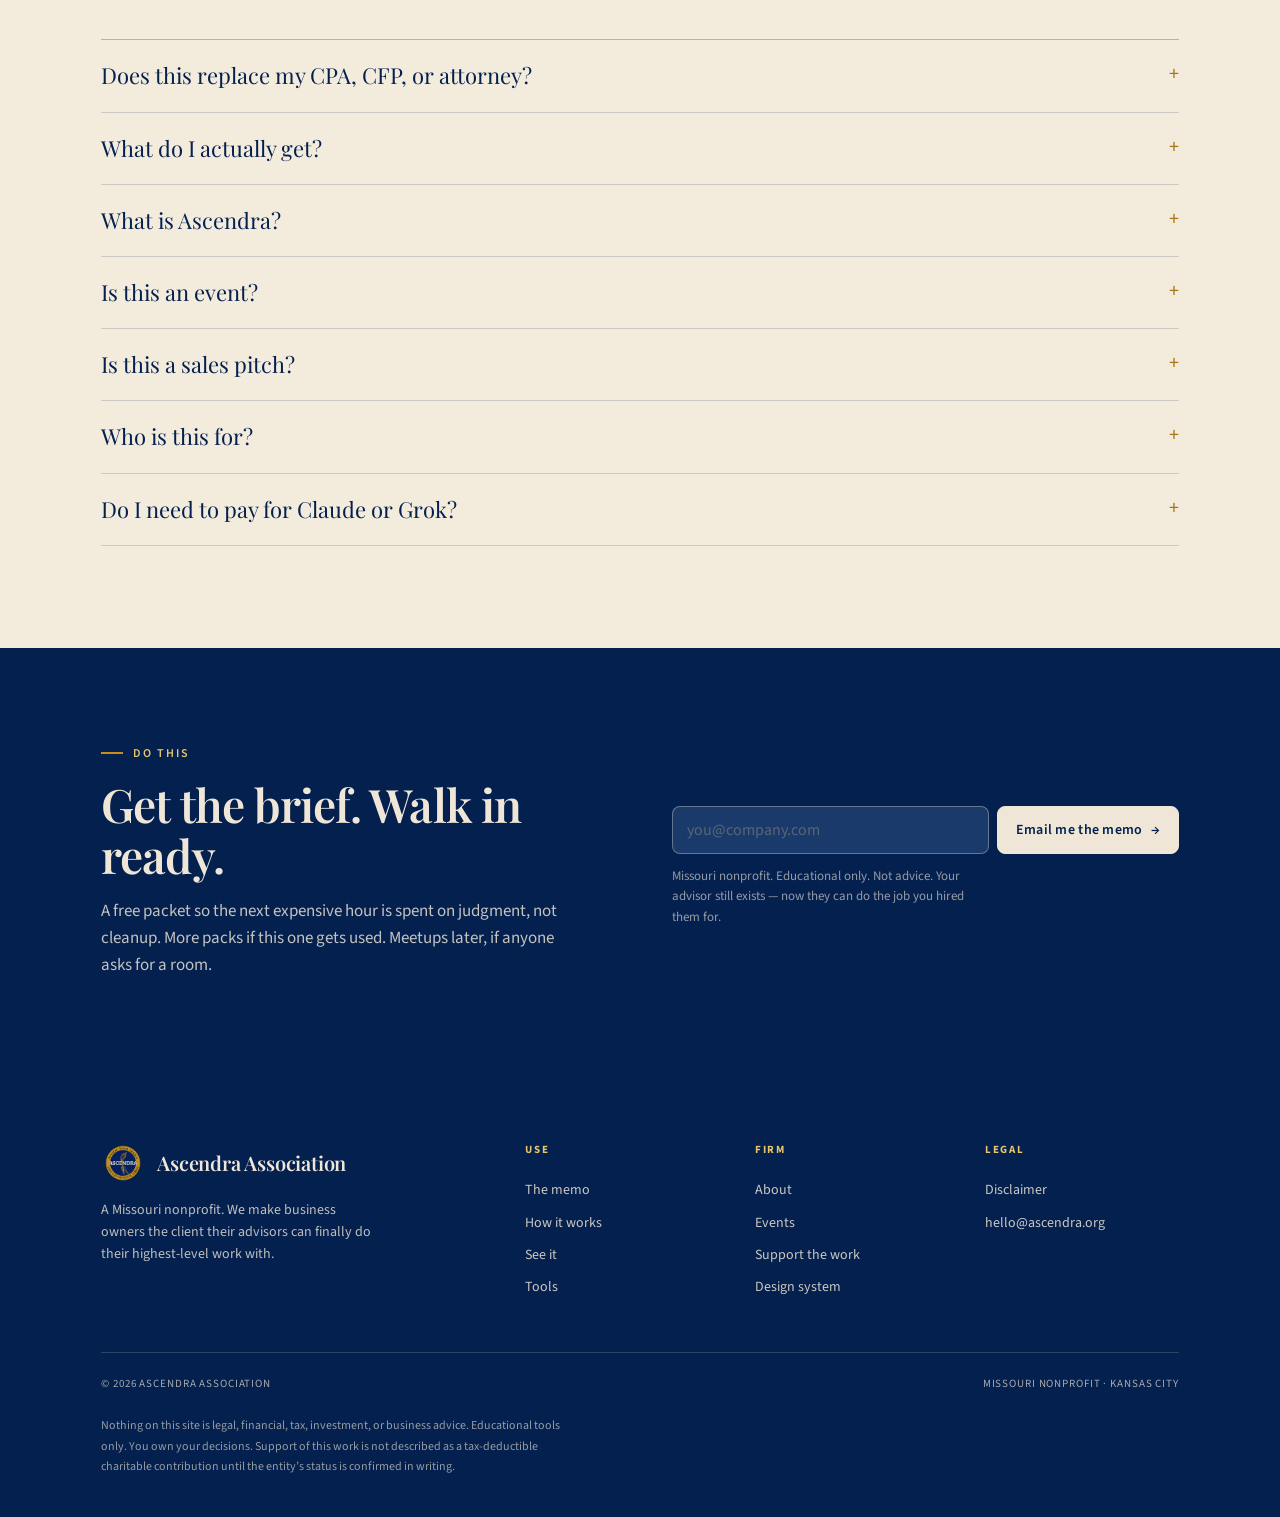
==== commit e2b3d517: "Position AI as making owners the advisor’s perfect client. Not a replacement. Finished file, questio" ====
--- a/index.html
+++ b/index.html
@@ -3,8 +3,8 @@
 <head>
 <meta charset="utf-8" />
 <meta name="viewport" content="width=device-width,initial-scale=1" />
-<title>Ascendra — Author your own legacy. Map, tools, and walkthroughs.</title>
-<meta name="description" content="A Missouri nonprofit. Free AI maps, tools, and walkthroughs so business owners can author their own legacy — without the advisor day-rate." />
+<title>Ascendra — Author your own legacy. Show up as the advisor’s best client.</title>
+<meta name="description" content="A Missouri nonprofit. Free AI packs that turn business owners into the client their CPA, CFP, and attorney can finally do their highest-level work with." />
 <link rel="preconnect" href="https://fonts.googleapis.com" />
 <link rel="preconnect" href="https://fonts.gstatic.com" crossorigin />
 <link href="https://fonts.googleapis.com/css2?family=Playfair+Display:ital,wght@0,500;0,600;1,500&family=Source+Sans+3:wght@400;600;700&display=swap" rel="stylesheet" />
@@ -17,9 +17,9 @@
 <header class="hero single" id="memo">
   <div class="wrap">
     <span class="eyebrow">Free AI packs for business owners · Missouri nonprofit</span>
-    <h1 class="h-display">Author your own legacy. <em>Map, tools, and walkthroughs.</em></h1>
-    <p class="lead">The old path was an expensive advisor or another room of talks. The new path is AI you can run yourself — if someone hands you a map, the tools to follow it, and a walkthrough so you are not staring at a blank chat. Intelligence is cheap enough to give away. Implementation is still the fog.</p>
-    <p class="lead">Ascendra gives away <strong>AI packs</strong>: a map of what to do, tools you can run, and guides that walk you through it. First pack is the <strong>Value Readiness Memo</strong> — a one-page read on whether the company is an asset or still a job, and the changes to make first so it can run without you in the chair.</p>
+    <h1 class="h-display">Author your own legacy. <em>Walk in as the advisor’s best client.</em></h1>
+    <p class="lead">We do not replace your CPA, CFP, or attorney. We get you up the learning curve fast enough that the expensive hour is spent on work only they can do — not on translating a shoebox of receipts.</p>
+    <p class="lead">Ascendra gives away <strong>AI packs</strong>: a finished file you can send, the questions to ask, a glossary so you can talk as a peer, and recommendations that make a good advisor sit up. First pack is the <strong>Value Readiness Memo</strong>. Human in the loop is the advisor. You become the client they have been waiting for.</p>
     <form class="capture" data-capture>
       <input type="email" name="email" required placeholder="you@company.com" autocomplete="email" aria-label="Email" />
       <button class="cta primary" type="submit">Email me the memo <span class="arrow">→</span></button>
@@ -33,25 +33,25 @@
     <div class="sec-head">
       <span class="mono-sm">The problem</span>
       <div>
-        <h2 class="h-section">You built it. <em>AI will not author the next chapter for you.</em></h2>
-        <p class="lead" style="margin-top:18px">The models are here. The map, the tools, and the walkthrough are not. Most owners either pay someone to think for them, or open a blank chat and stall. Neither one helps you author a legacy — a company that can run, grow, or transfer on your terms.</p>
+        <h2 class="h-section">You already pay for expertise. <em>Then you spend the hour on the shoebox.</em></h2>
+        <p class="lead" style="margin-top:18px">The advisor is expensive because the last ten percent is judgment you cannot buy in a chatbot. Most owners never get that ten percent. They walk in unprepared, and the hour goes to cleanup instead of counsel.</p>
       </div>
     </div>
     <div class="wf-problems">
       <article class="wf-card">
         <div class="k">External</div>
-        <h3>The company lives in your cell phone.</h3>
-        <p>Customers call you. Processes are in your head. A bookkeeper comes one day a week. Revenue can look strong on paper and still be worthless to anyone who is not you.</p>
+        <h3>You hand them a mess.</h3>
+        <p>Bank exports. A pile of receipts. Half-remembered questions. They are too skilled for that work, and you are paying them to do it anyway.</p>
       </article>
       <article class="wf-card">
         <div class="k">Internal</div>
-        <h3>You cannot tell if you are stuck.</h3>
-        <p>Scale, sell, or keep it — you do not have a clean read. Advice is expensive, generic, or a pitch-fest. You are making the next decade’s decision with a gut feel.</p>
+        <h3>You cannot talk as a peer yet.</h3>
+        <p>You know the business. You do not have the language, the packet, or the questions. So you nod, take notes, and leave unsure you got your money’s worth.</p>
       </article>
       <article class="wf-card">
         <div class="k">The point</div>
-        <h3>The map used to sit behind a day-rate.</h3>
-        <p>Buyers and advisors already have the questions, the tools, and the walkthrough. You should too — in a pack you can run this week, without a $5k invoice or a Saturday you did not need.</p>
+        <h3>AI is not the replacement. You walking in ready is.</h3>
+        <p>The models get you up the curve. The advisor stays in the loop — at the level that is actually worth the rate. That is how the same hour returns ten times more.</p>
       </article>
     </div>
   </div>
@@ -61,23 +61,24 @@
   <div class="wrap pad-b" style="padding-top: clamp(48px, 7vw, 80px)">
     <div class="split">
       <div>
-        <span class="eyebrow">What we actually do</span>
-        <h2 class="h-section" style="margin-top:16px">We give away the map. <em>Plus the tools and the walkthrough.</em></h2>
-        <p class="lead" style="margin-top:18px">Ascendra Association is a Kansas City nonprofit. We help business owners empower themselves with AI — not by hyping the models, by handing over a map, runnable tools, and guides that shortcut implementation.</p>
-        <p class="body" style="margin-top:16px">Pack one is the <strong>Value Readiness Memo</strong>. It scores four things buyers actually look at — human, customer, structural, and social capital — then tells you what is trapped in the owner and what to fix first. Diagnosis plus a to-do list. Not a price, not a rating, not a sales call. More packs if this one earns them.</p>
+        <span class="eyebrow">What we actually make</span>
+        <h2 class="h-section" style="margin-top:16px">The advisor’s perfect client. <em>That’s you, with a packet.</em></h2>
+        <p class="lead" style="margin-top:18px">Ascendra Association is a Kansas City nonprofit. We help owners author their own legacy by showing up prepared — not by firing the people they should still be paying.</p>
+        <p class="body" style="margin-top:16px">Each pack is meant to leave you with four things: a <strong>finished file</strong> you can send ahead, a <strong>list of questions</strong> worth the hour, a short <strong>glossary</strong> so you are learning, and <strong>recommendations</strong> that make a good advisor think: yes — this owner is finally using me at full capacity.</p>
+        <p class="body" style="margin-top:16px">Pack one is the <strong>Value Readiness Memo</strong>. Four capitals. What is trapped in the owner. Three changes to take into that conversation. Not a valuation. A brief.</p>
       </div>
       <aside class="scorecard" aria-label="Sample memo">
         <div class="head">
-          <span class="mono-sm" style="color:var(--gold-deep)">Sample memo</span>
-          <span class="mono-sm">Not a price</span>
+          <span class="mono-sm" style="color:var(--gold-deep)">Sample brief</span>
+          <span class="mono-sm">Take this in</span>
         </div>
         <div class="score-row"><span class="k">Human capital</span><span class="v low">You</span></div>
         <div class="score-row"><span class="k">Customer capital</span><span class="v low">Your cell</span></div>
         <div class="score-row"><span class="k">Structural capital</span><span class="v low">Undocumented</span></div>
         <div class="score-row"><span class="k">Social capital</span><span class="v mid">Owner-held</span></div>
         <div class="score-verdict">
-          <span class="mono-sm" style="color:var(--stop)">Verdict</span>
-          <p>Strong income. Weak asset. A buyer is not paying for your calendar.</p>
+          <span class="mono-sm" style="color:var(--stop)">For the advisor</span>
+          <p>Strong income. Weak asset. The hour is for transferable value — not reconstructing the calendar.</p>
         </div>
       </aside>
     </div>
@@ -89,24 +90,24 @@
     <div class="sec-head">
       <span class="mono-sm">The plan</span>
       <div>
-        <h2 class="h-section">Three steps. <em>Then you have a document you can act on.</em></h2>
+        <h2 class="h-section">Run the pack. <em>Walk in with a file, not a shoebox.</em></h2>
       </div>
     </div>
     <div class="criteria">
       <div class="crit-row">
         <div class="n">01</div>
-        <div class="t">Leave an email<small>We send the skill file and a short runbook: paste it into Claude or Grok, answer honestly, save the memo.</small></div>
+        <div class="t">Leave an email<small>We send the pack: the tool, the walkthrough, and what “done” looks like to send.</small></div>
         <div class="v">You</div>
       </div>
       <div class="crit-row">
         <div class="n">02</div>
-        <div class="t">Run it on your actual business<small>It will ask who does the work without you, who customers are loyal to, what is written down, and whether the culture survives a new owner. Answers stay on your machine. We never see your books.</small></div>
+        <div class="t">Run it on your actual business<small>Paste into Claude or Grok. Answers stay on your machine. We never see your books.</small></div>
         <div class="v">You</div>
       </div>
       <div class="crit-row">
         <div class="n">03</div>
-        <div class="t">Keep the memo<small>You walk away with a verdict (asset vs. job), four capital scores, and three changes for this quarter. Optional $10 in the jar if it helped. Unsubscribe anytime.</small></div>
-        <div class="v">Yours</div>
+        <div class="t">Send the packet. Sit down as a peer<small>Finished file, questions to ask, glossary, recommendations. Optional $10 if it helped. Then let the advisor do the work only they can do.</small></div>
+        <div class="v">Together</div>
       </div>
     </div>
   </div>
@@ -115,8 +116,8 @@
 <section id="demo" class="rule-strong">
   <div class="wrap pad-b" style="padding-top: clamp(48px, 7vw, 80px)">
     <span class="eyebrow">What it sounds like</span>
-    <h2 class="h-section" style="margin: 14px 0 12px">You talk. <em>It writes the verdict.</em></h2>
-    <p class="lead" style="margin-bottom:24px">This is not a quiz with a vanity score. It is a conversation that ends in a document — the same questions an exit advisor would ask, minus the invoice.</p>
+    <h2 class="h-section" style="margin: 14px 0 12px">You talk. <em>It writes the brief you walk in with.</em></h2>
+    <p class="lead" style="margin-bottom:24px">Not a vanity score. A conversation that becomes the file, the questions, and the recommendations — so the advisor’s hour starts at the interesting part.</p>
     <div class="transcript">
       <div class="transcript-bar">
         <span class="live">Value readiness</span>
@@ -136,7 +137,7 @@
       </div>
       <div class="t-row agent">
         <div class="t-who">Ascendra</div>
-        <p>That’s a strong income stream and a weak asset. Three moves this quarter: write the top 10 jobs down, get inbound off your cell, name the number the business has to be worth for the life you want next.</p>
+        <p>That’s a strong income stream and a weak asset. Three moves this quarter: write the top 10 jobs down, get inbound off your cell, name the number the business has to be worth for the life you want next. Take this page to your CFP. Ask them which of the three changes actually moves transferable value in your situation — that is the hour.</p>
       </div>
     </div>
     <div style="margin-top:28px">
@@ -150,19 +151,19 @@
     <div class="sec-head">
       <span class="mono-sm">Stakes</span>
       <div>
-        <h2 class="h-section">Two endings. <em>Only one of them is a choice.</em></h2>
+        <h2 class="h-section">Same advisor. <em>A completely different hour.</em></h2>
       </div>
     </div>
     <div class="wf-stakes">
       <article class="wf-card fail">
-        <div class="k">If you stay the bottleneck</div>
-        <h3>The business is a job that dies when you sit down.</h3>
-        <p>Income continues until you get tired, sick, or done. There is nothing to sell, nothing to hand off, and no clean number for what the next chapter costs. You find that out the hard way.</p>
+        <div class="k">Shoebox</div>
+        <h3>You pay expert rates for cleanup.</h3>
+        <p>They reconstruct your year from fragments. You leave with homework you already knew. The judgment you paid for never gets used.</p>
       </article>
       <article class="wf-card win">
-        <div class="k">If you get a clean read</div>
-        <h3>You have options — keep it, scale it, or sell it.</h3>
-        <p>On your terms. The memo will not do the work for you. It will tell you which work actually raises transferable value, so you are not rearranging the calendar and calling it a strategy.</p>
+        <div class="k">Packet</div>
+        <h3>They spend the hour on the work only they can do.</h3>
+        <p>You walk in as a peer: file sent ahead, questions listed, terms learned, recommendations on the table. That is how you get ten times more from the person you already trust.</p>
       </article>
     </div>
   </div>
@@ -176,32 +177,32 @@
     </div>
     <div class="faq">
       <details>
+        <summary>Does this replace my CPA, CFP, or attorney?</summary>
+        <p>No. That is the point. The human in the loop is the advisor. We make you the client they can finally do their highest-level work with — finished file, questions, glossary, recommendations. Educational only. Not advice, not a valuation, not a stamp.</p>
+      </details>
+      <details>
         <summary>What do I actually get?</summary>
-        <p>The first pack: a map of what to look at, a tool you paste into Claude or Grok, and a walkthrough of the questions. It writes a one-page Value Readiness Memo — asset vs. job, four capital scores, where value is trapped in the owner, three changes for this quarter. You keep the file. We never see your answers.</p>
+        <p>The first pack: a tool you paste into Claude or Grok, a walkthrough, and an output meant to travel. A Value Readiness Memo (asset vs. job, four capitals, what is trapped in you, three changes), plus questions to take into the next advisor meeting and a short glossary so you can talk as a peer. You keep the file. We never see your answers.</p>
       </details>
       <details>
         <summary>What is Ascendra?</summary>
-        <p>A Missouri nonprofit. We help owners author their own legacy by giving away AI maps, tools, and walkthroughs — not lectures about the future. First pack is the Value Readiness Memo. If it earns a next thing — another pack, a meetup, an advisor in a pocket — we will build that. We will not invent a product page for work we have not done.</p>
+        <p>A Missouri nonprofit. We help owners author their own legacy by getting up the curve fast enough that expensive expertise is used at full capacity. Maps, tools, walkthroughs. First pack is the memo. More if this one gets used.</p>
       </details>
       <details>
         <summary>Is this an event?</summary>
-        <p>No. The product is the memo. Meetups still have a page if they earn a date. If we host something, people on this list hear first. We are not selling tickets as the identity of the nonprofit.</p>
+        <p>No. The product is the pack. Meetups still have a page if they earn a date. If we host something, people on this list hear first.</p>
       </details>
       <details>
         <summary>Is this a sales pitch?</summary>
-        <p>No. No “book a call,” no funnel, no equity ask. Leave an email, get the skill, optional support if it helped. That is the whole exchange.</p>
+        <p>No. No “book a call,” no funnel, no equity ask. Leave an email, get the pack, optional support if it helped.</p>
       </details>
       <details>
         <summary>Who is this for?</summary>
-        <p>Owners who already have a real operation — roughly the kind of company that pays the household and still depends on one person. If you are pre-revenue, this will feel like someone else’s problem. That is honest, not a slight.</p>
+        <p>Owners who already have a real operation — and who already pay, or should pay, a serious advisor. If you are pre-revenue, this will feel like someone else’s problem.</p>
       </details>
       <details>
         <summary>Do I need to pay for Claude or Grok?</summary>
-        <p>The skill runs in tools many owners already have. We are not selling you an AI subscription, and we are not hosting your data. You run it where you already work.</p>
-      </details>
-      <details>
-        <summary>Is this legal, financial, or tax advice?</summary>
-        <p>No. Educational only. It is not a valuation, not an appraisal, and not a stamp of approval. Your lawyer, CPA, and CFP still exist. You own the decisions.</p>
+        <p>The pack runs in tools many owners already have. We are not selling you an AI subscription, and we are not hosting your data.</p>
       </details>
     </div>
   </div>
@@ -212,15 +213,15 @@
     <div class="split">
       <div>
         <span class="eyebrow" style="margin-bottom:16px">Do this</span>
-        <h2>Take the first pack. Decide later if we earned the rest of the kit.</h2>
-        <p class="lead" style="margin-top:16px">A free memo so you can see the business clearly and know what to change first. More packs if this one gets used. Meetups later, if anyone asks for a room. An advisor in a pocket if that earns it.</p>
+        <h2>Get the brief. Walk in ready.</h2>
+        <p class="lead" style="margin-top:16px">A free packet so the next expensive hour is spent on judgment, not cleanup. More packs if this one gets used. Meetups later, if anyone asks for a room.</p>
       </div>
       <div>
         <form class="capture" data-capture>
           <input type="email" name="email" required placeholder="you@company.com" autocomplete="email" aria-label="Email" />
           <button class="cta primary" type="submit">Email me the memo <span class="arrow">→</span></button>
         </form>
-        <p class="capture-note">Missouri nonprofit. Educational only. Not advice.</p>
+        <p class="capture-note">Missouri nonprofit. Educational only. Not advice. Your advisor still exists — now they can do the job you hired them for.</p>
       </div>
     </div>
   </div>
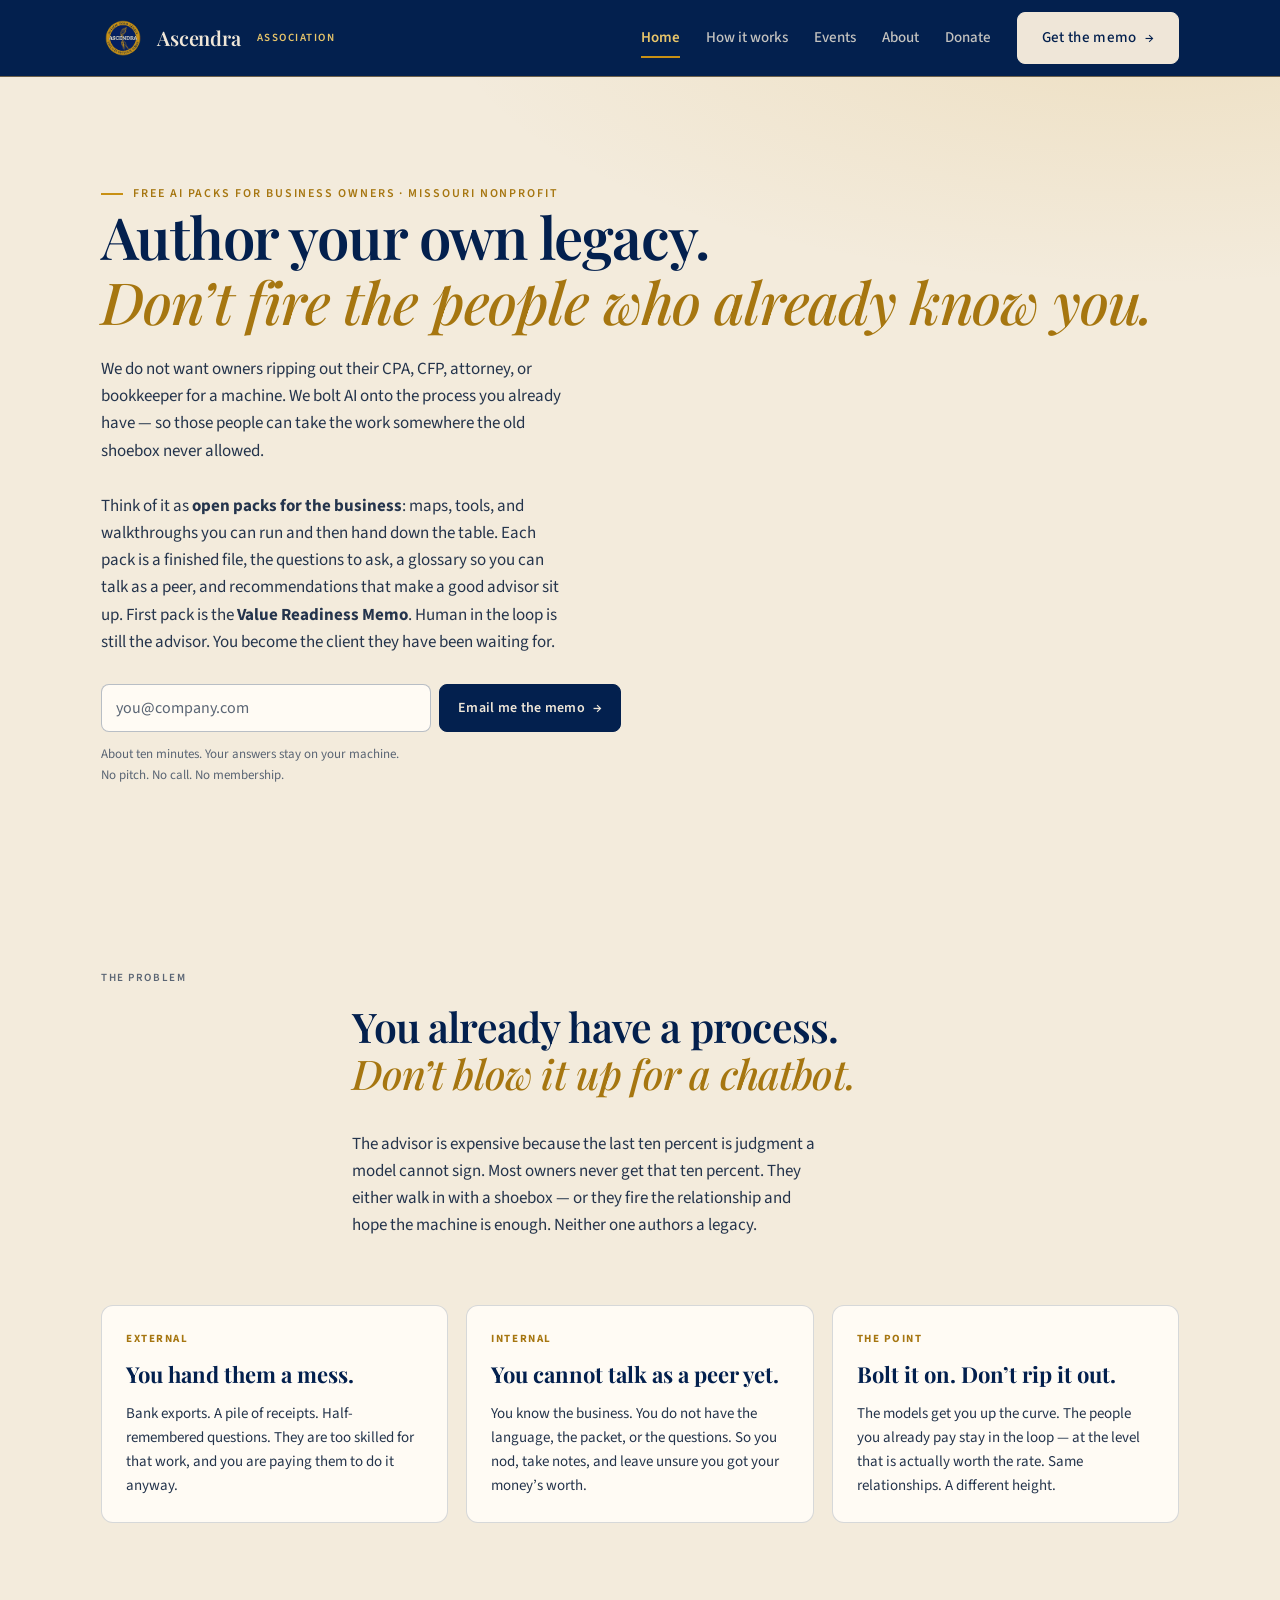
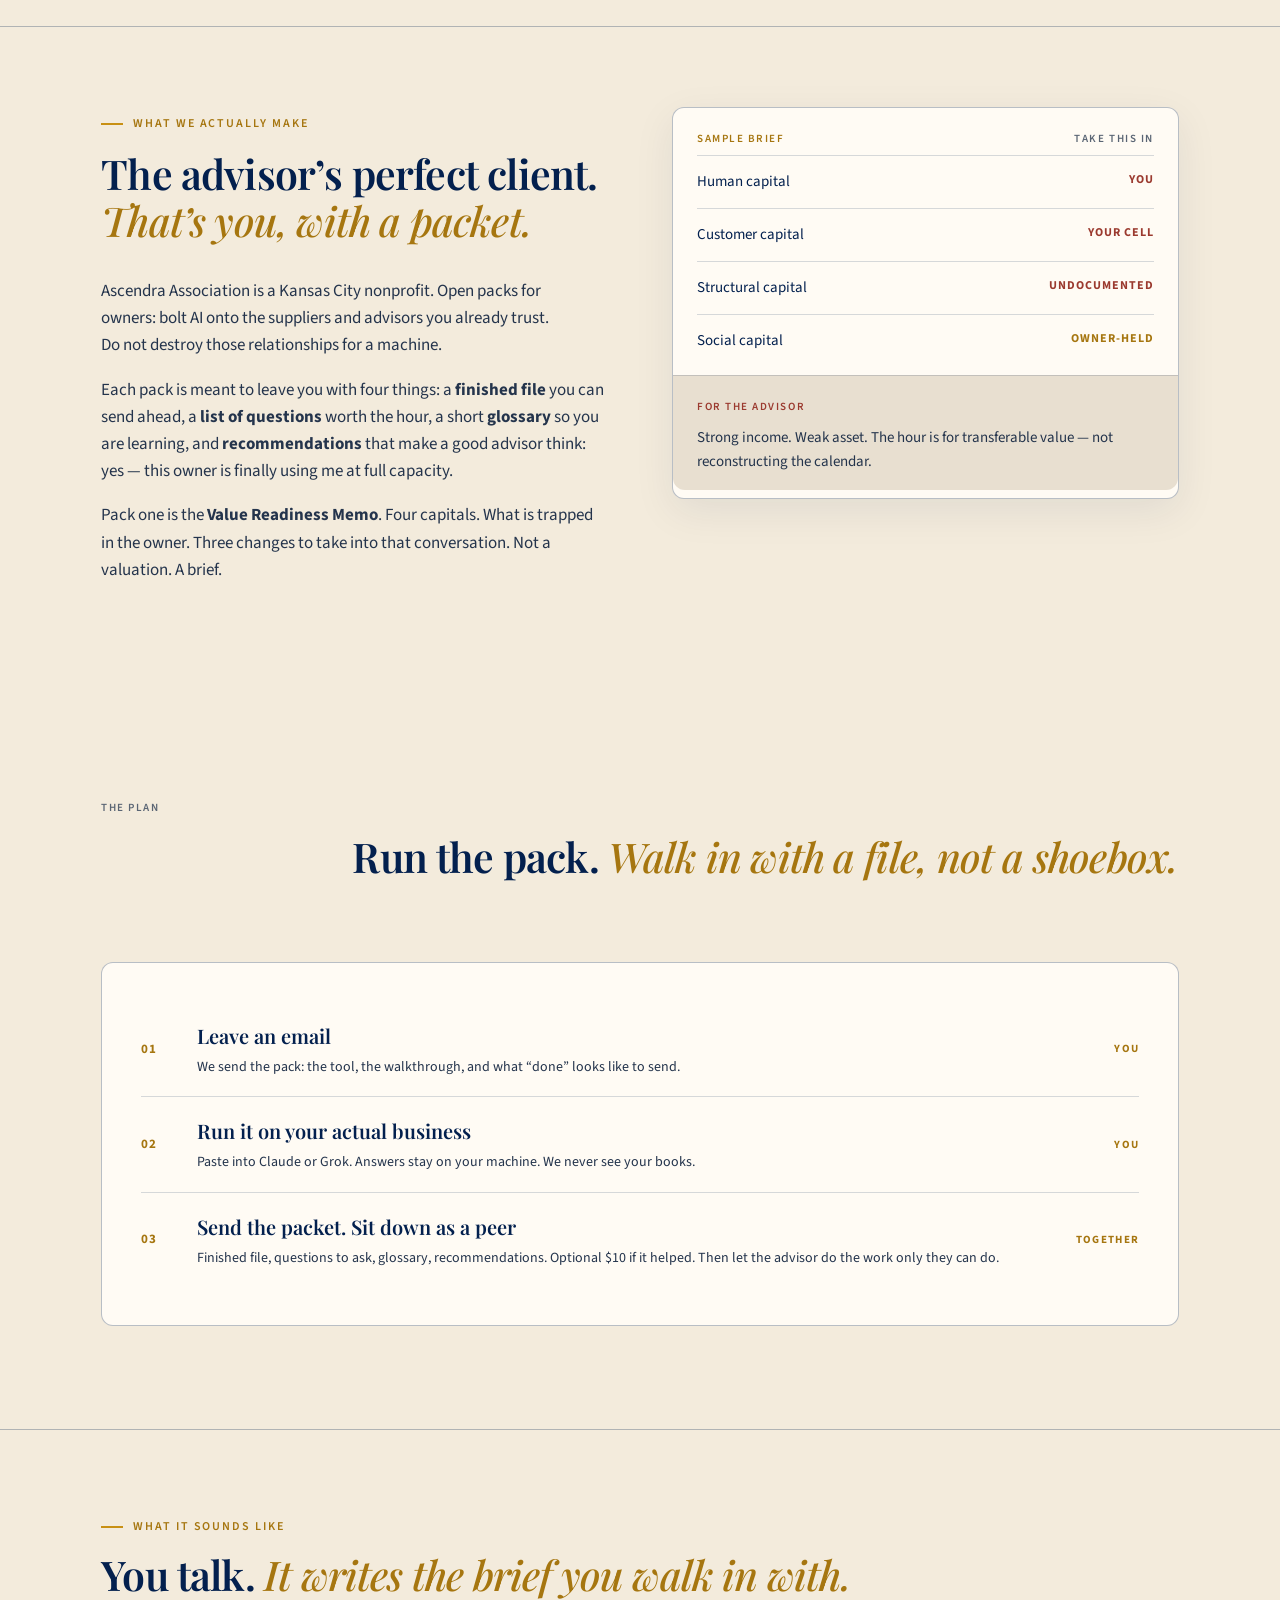
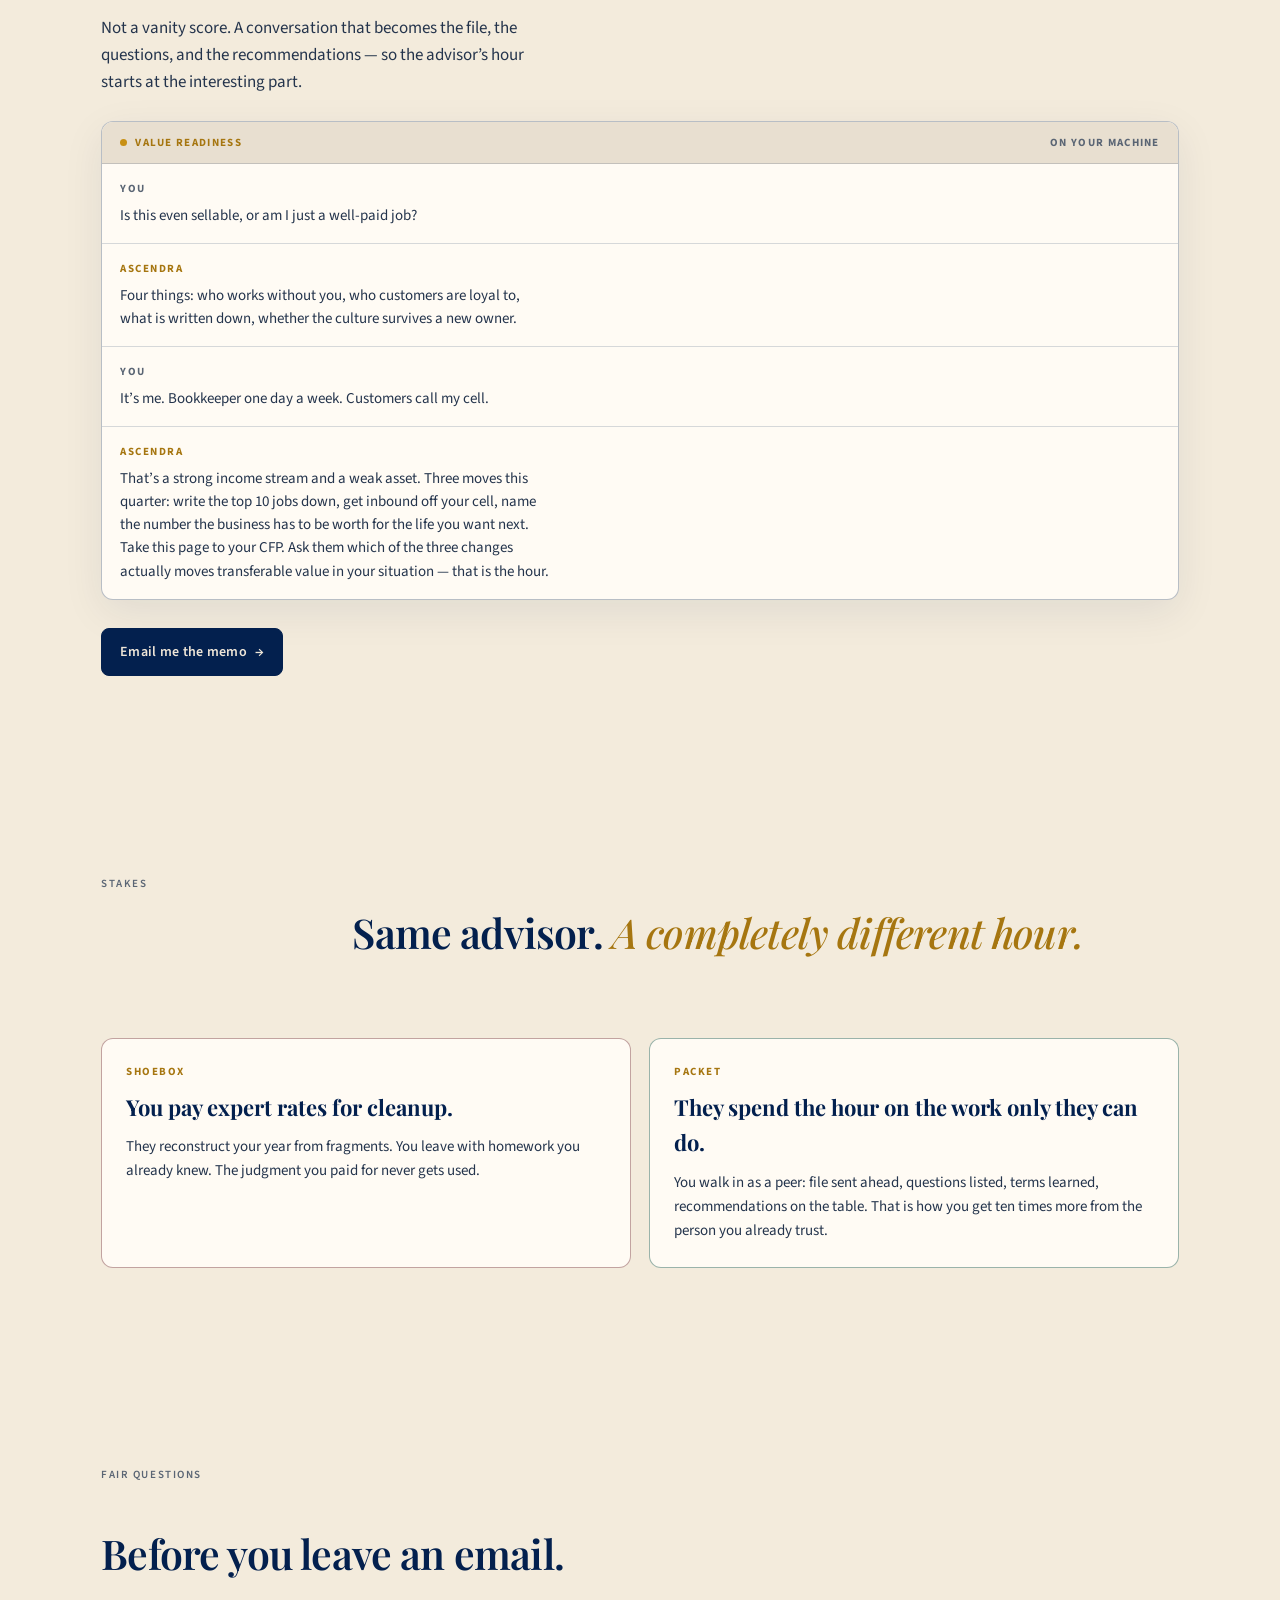
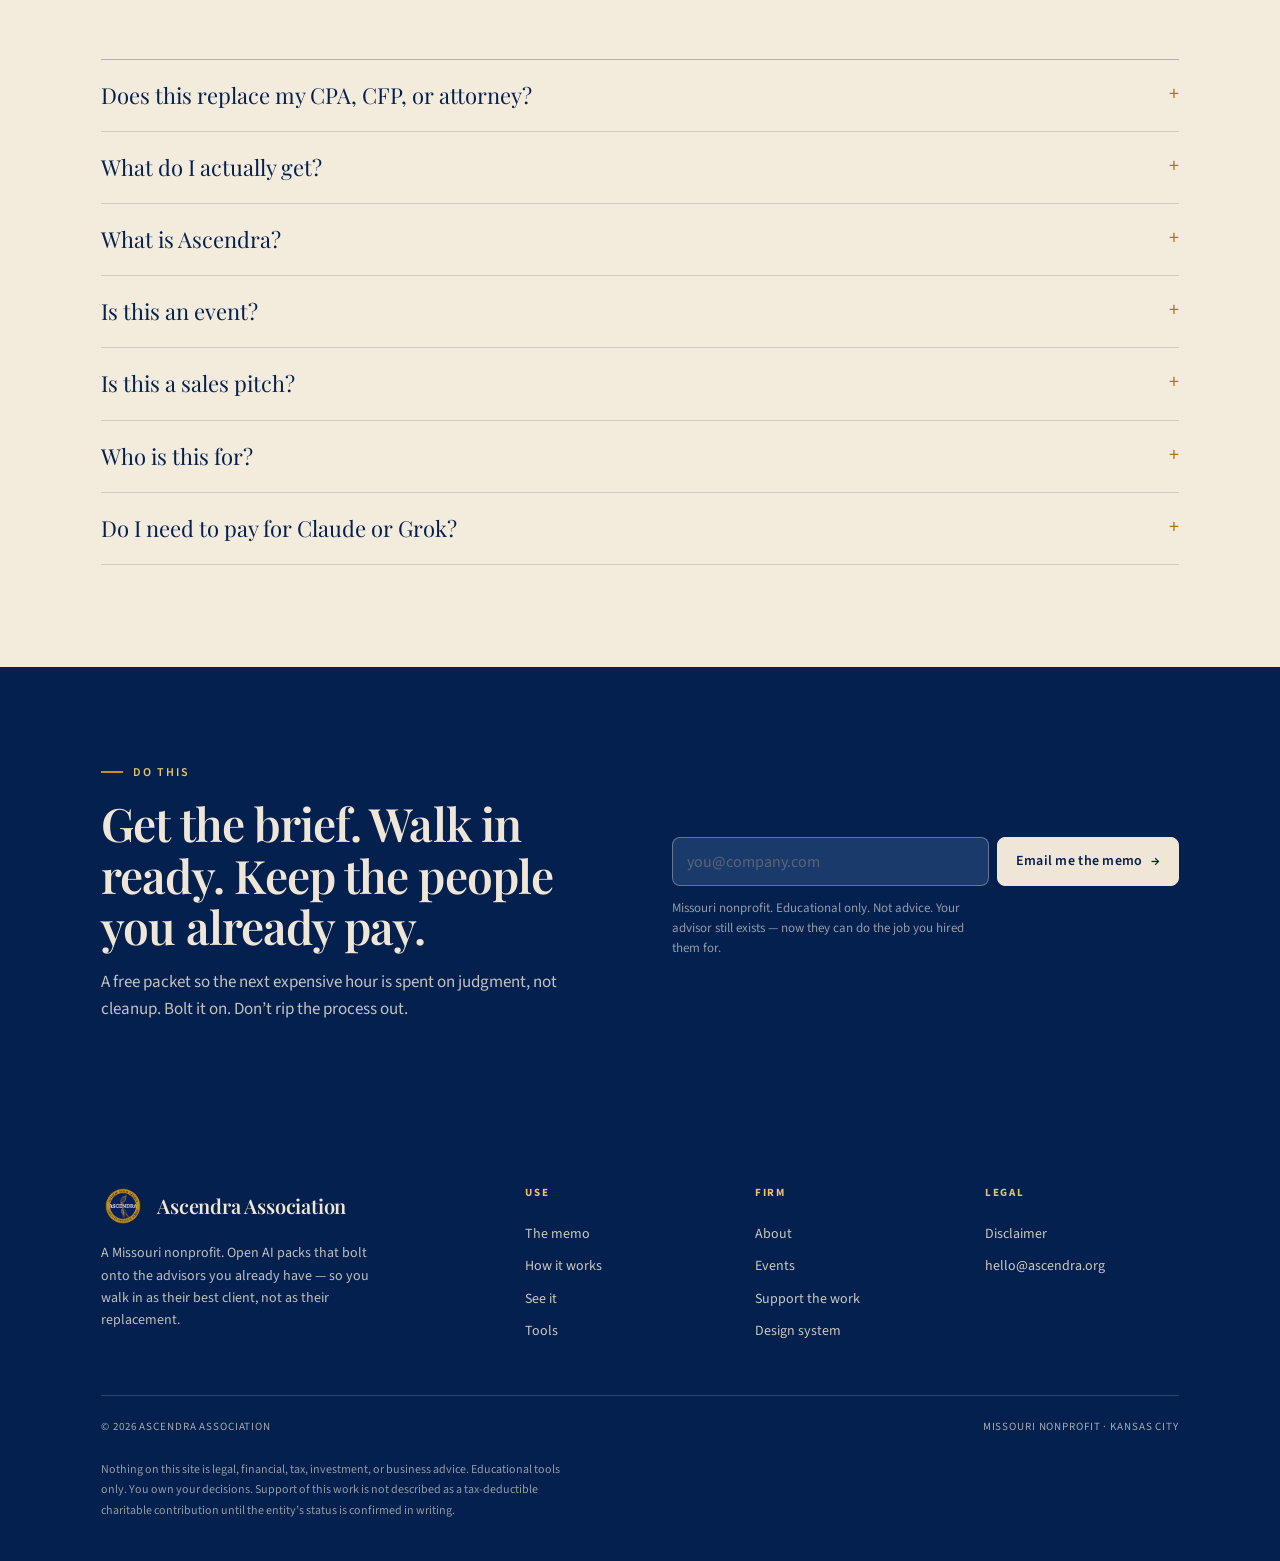
==== commit 21835c72: "Bolt AI on. Don’t rip the advisors out. Open packs for owners: keep the CPA, CFP, and attorney. Walk" ====
--- a/index.html
+++ b/index.html
@@ -3,8 +3,8 @@
 <head>
 <meta charset="utf-8" />
 <meta name="viewport" content="width=device-width,initial-scale=1" />
-<title>Ascendra — Author your own legacy. Show up as the advisor’s best client.</title>
-<meta name="description" content="A Missouri nonprofit. Free AI packs that turn business owners into the client their CPA, CFP, and attorney can finally do their highest-level work with." />
+<title>Ascendra — Author your own legacy. Bolt AI onto the process you already have.</title>
+<meta name="description" content="A Missouri nonprofit. Free, open AI packs that bolt onto the advisors and process you already have — so you walk in as their best client, not as a replacement for them." />
 <link rel="preconnect" href="https://fonts.googleapis.com" />
 <link rel="preconnect" href="https://fonts.gstatic.com" crossorigin />
 <link href="https://fonts.googleapis.com/css2?family=Playfair+Display:ital,wght@0,500;0,600;1,500&family=Source+Sans+3:wght@400;600;700&display=swap" rel="stylesheet" />
@@ -17,9 +17,9 @@
 <header class="hero single" id="memo">
   <div class="wrap">
     <span class="eyebrow">Free AI packs for business owners · Missouri nonprofit</span>
-    <h1 class="h-display">Author your own legacy. <em>Walk in as the advisor’s best client.</em></h1>
-    <p class="lead">We do not replace your CPA, CFP, or attorney. We get you up the learning curve fast enough that the expensive hour is spent on work only they can do — not on translating a shoebox of receipts.</p>
-    <p class="lead">Ascendra gives away <strong>AI packs</strong>: a finished file you can send, the questions to ask, a glossary so you can talk as a peer, and recommendations that make a good advisor sit up. First pack is the <strong>Value Readiness Memo</strong>. Human in the loop is the advisor. You become the client they have been waiting for.</p>
+    <h1 class="h-display">Author your own legacy. <em>Don’t fire the people who already know you.</em></h1>
+    <p class="lead">We do not want owners ripping out their CPA, CFP, attorney, or bookkeeper for a machine. We bolt AI onto the process you already have — so those people can take the work somewhere the old shoebox never allowed.</p>
+    <p class="lead">Think of it as <strong>open packs for the business</strong>: maps, tools, and walkthroughs you can run and then hand down the table. Each pack is a finished file, the questions to ask, a glossary so you can talk as a peer, and recommendations that make a good advisor sit up. First pack is the <strong>Value Readiness Memo</strong>. Human in the loop is still the advisor. You become the client they have been waiting for.</p>
     <form class="capture" data-capture>
       <input type="email" name="email" required placeholder="you@company.com" autocomplete="email" aria-label="Email" />
       <button class="cta primary" type="submit">Email me the memo <span class="arrow">→</span></button>
@@ -33,8 +33,8 @@
     <div class="sec-head">
       <span class="mono-sm">The problem</span>
       <div>
-        <h2 class="h-section">You already pay for expertise. <em>Then you spend the hour on the shoebox.</em></h2>
-        <p class="lead" style="margin-top:18px">The advisor is expensive because the last ten percent is judgment you cannot buy in a chatbot. Most owners never get that ten percent. They walk in unprepared, and the hour goes to cleanup instead of counsel.</p>
+        <h2 class="h-section">You already have a process. <em>Don’t blow it up for a chatbot.</em></h2>
+        <p class="lead" style="margin-top:18px">The advisor is expensive because the last ten percent is judgment a model cannot sign. Most owners never get that ten percent. They either walk in with a shoebox — or they fire the relationship and hope the machine is enough. Neither one authors a legacy.</p>
       </div>
     </div>
     <div class="wf-problems">
@@ -50,8 +50,8 @@
       </article>
       <article class="wf-card">
         <div class="k">The point</div>
-        <h3>AI is not the replacement. You walking in ready is.</h3>
-        <p>The models get you up the curve. The advisor stays in the loop — at the level that is actually worth the rate. That is how the same hour returns ten times more.</p>
+        <h3>Bolt it on. Don’t rip it out.</h3>
+        <p>The models get you up the curve. The people you already pay stay in the loop — at the level that is actually worth the rate. Same relationships. A different height.</p>
       </article>
     </div>
   </div>
@@ -63,7 +63,7 @@
       <div>
         <span class="eyebrow">What we actually make</span>
         <h2 class="h-section" style="margin-top:16px">The advisor’s perfect client. <em>That’s you, with a packet.</em></h2>
-        <p class="lead" style="margin-top:18px">Ascendra Association is a Kansas City nonprofit. We help owners author their own legacy by showing up prepared — not by firing the people they should still be paying.</p>
+        <p class="lead" style="margin-top:18px">Ascendra Association is a Kansas City nonprofit. Open packs for owners: bolt AI onto the suppliers and advisors you already trust. Do not destroy those relationships for a machine.</p>
         <p class="body" style="margin-top:16px">Each pack is meant to leave you with four things: a <strong>finished file</strong> you can send ahead, a <strong>list of questions</strong> worth the hour, a short <strong>glossary</strong> so you are learning, and <strong>recommendations</strong> that make a good advisor think: yes — this owner is finally using me at full capacity.</p>
         <p class="body" style="margin-top:16px">Pack one is the <strong>Value Readiness Memo</strong>. Four capitals. What is trapped in the owner. Three changes to take into that conversation. Not a valuation. A brief.</p>
       </div>
@@ -178,7 +178,7 @@
     <div class="faq">
       <details>
         <summary>Does this replace my CPA, CFP, or attorney?</summary>
-        <p>No. That is the point. The human in the loop is the advisor. We make you the client they can finally do their highest-level work with — finished file, questions, glossary, recommendations. Educational only. Not advice, not a valuation, not a stamp.</p>
+        <p>No. That would be the mistake. Do not destroy a working relationship for a machine. Bolt the pack onto it. The human in the loop is still the advisor. You walk in with a finished file, questions, a glossary, and recommendations — so they can do the work only they can do. Educational only. Not advice, not a valuation, not a stamp.</p>
       </details>
       <details>
         <summary>What do I actually get?</summary>
@@ -186,7 +186,7 @@
       </details>
       <details>
         <summary>What is Ascendra?</summary>
-        <p>A Missouri nonprofit. We help owners author their own legacy by getting up the curve fast enough that expensive expertise is used at full capacity. Maps, tools, walkthroughs. First pack is the memo. More if this one gets used.</p>
+        <p>A Missouri nonprofit. Open AI packs for owners — a map, tools, and walkthroughs you bolt onto the process you already have. First pack is the memo. More if this one gets used. We are not here to replace your CPA.</p>
       </details>
       <details>
         <summary>Is this an event?</summary>
@@ -213,8 +213,8 @@
     <div class="split">
       <div>
         <span class="eyebrow" style="margin-bottom:16px">Do this</span>
-        <h2>Get the brief. Walk in ready.</h2>
-        <p class="lead" style="margin-top:16px">A free packet so the next expensive hour is spent on judgment, not cleanup. More packs if this one gets used. Meetups later, if anyone asks for a room.</p>
+        <h2>Get the brief. Walk in ready. Keep the people you already pay.</h2>
+        <p class="lead" style="margin-top:16px">A free packet so the next expensive hour is spent on judgment, not cleanup. Bolt it on. Don’t rip the process out.</p>
       </div>
       <div>
         <form class="capture" data-capture>
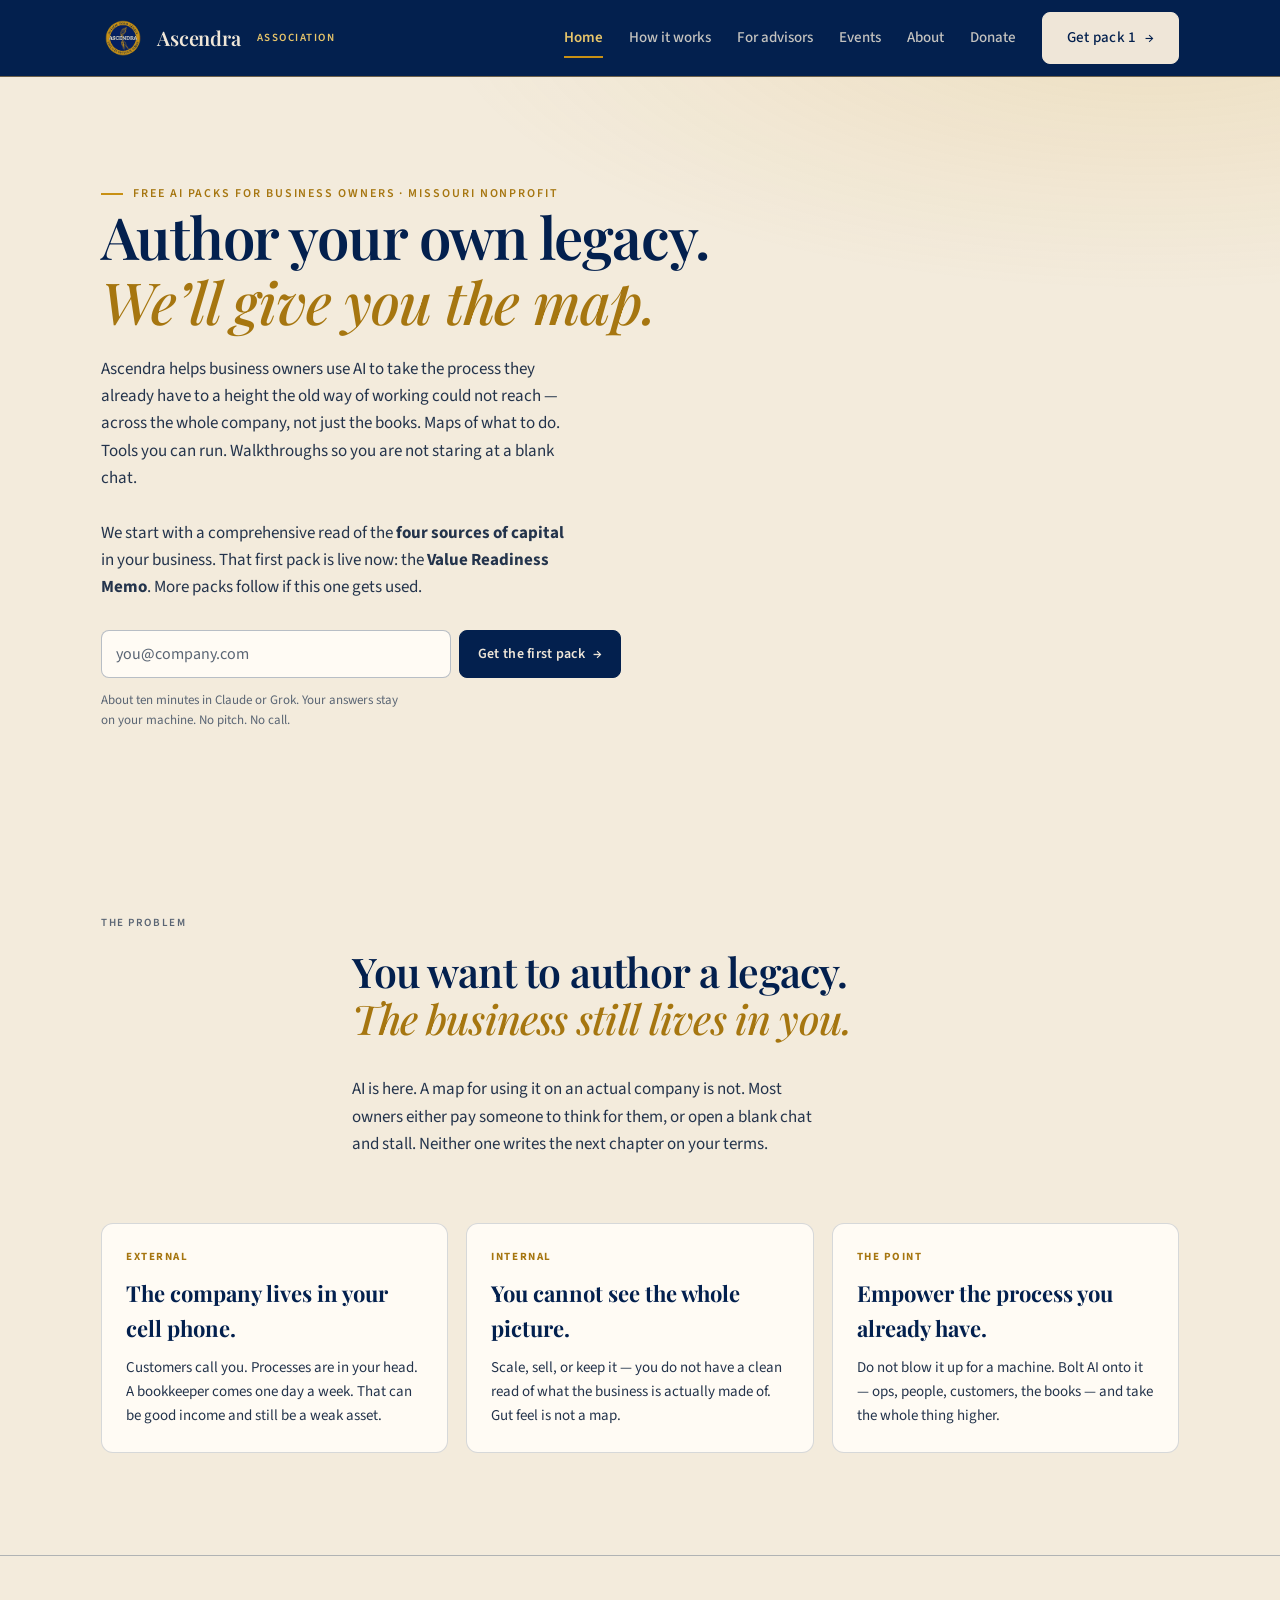
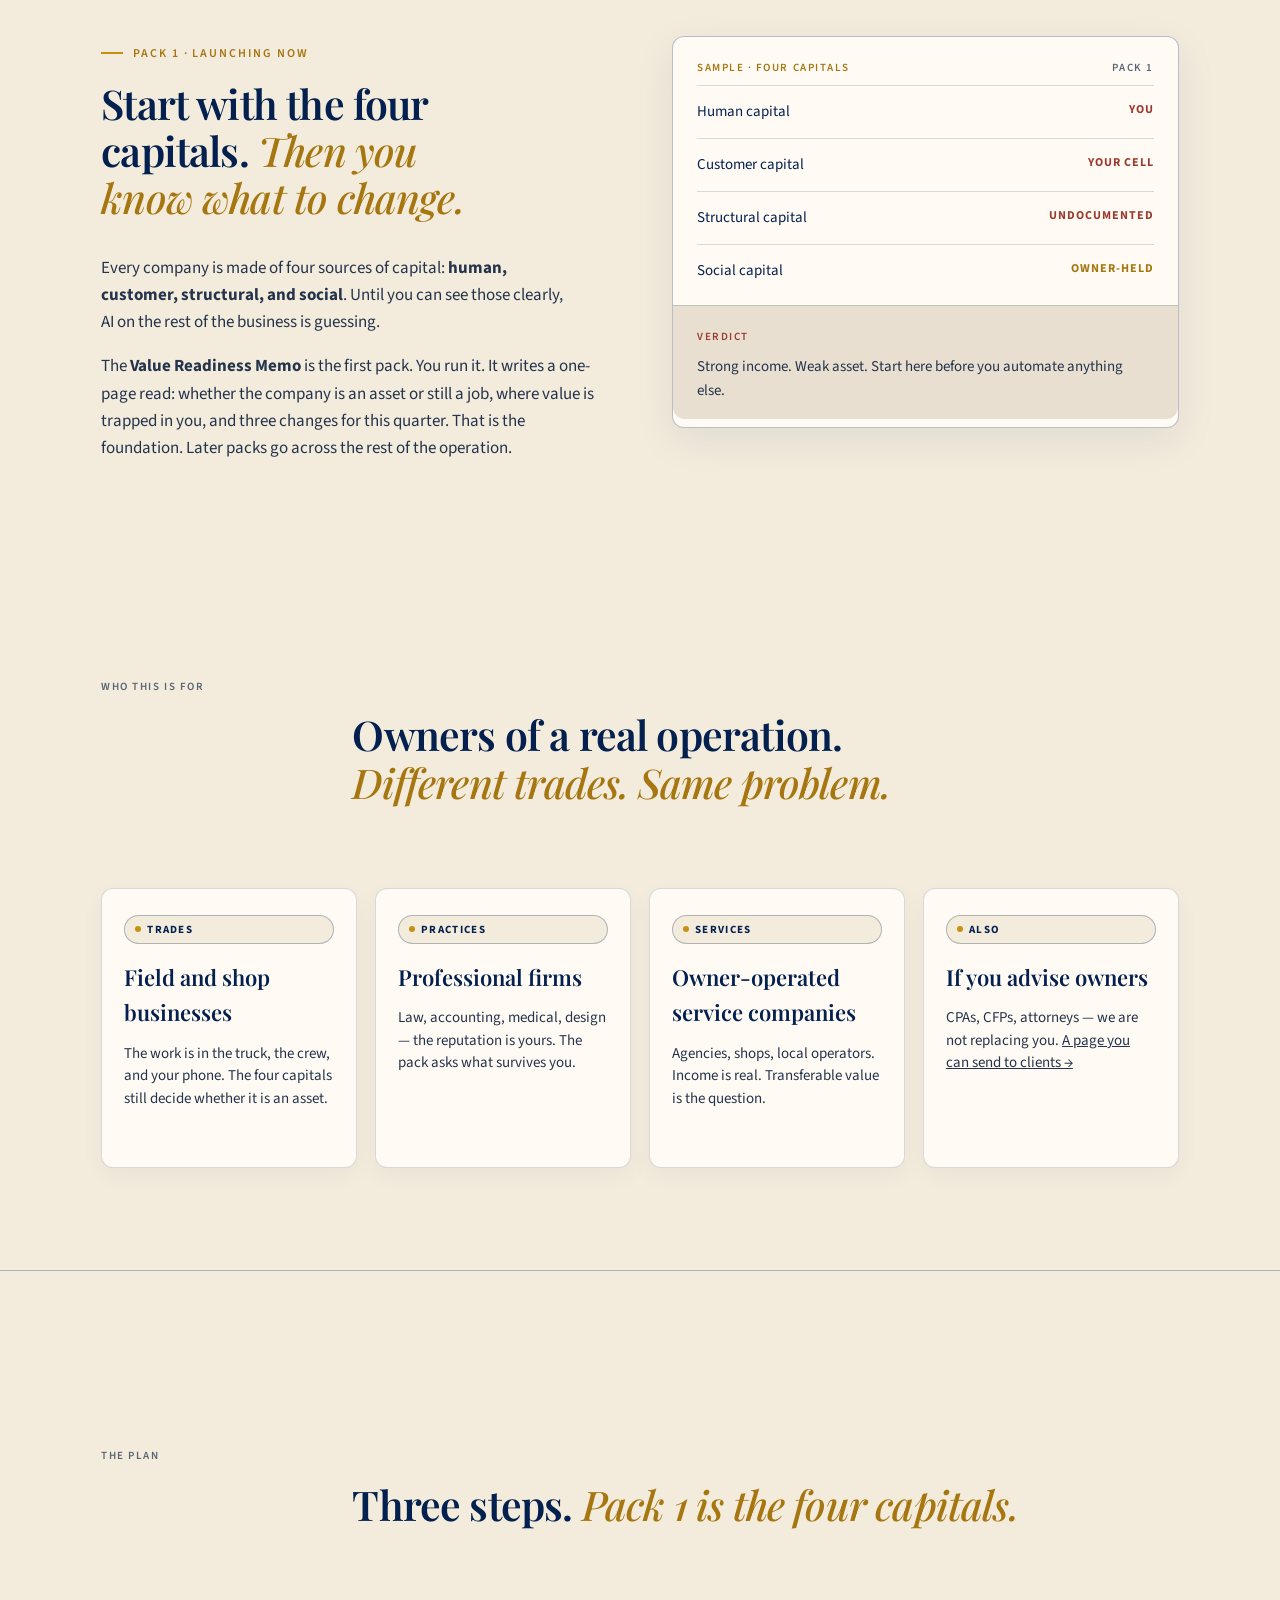
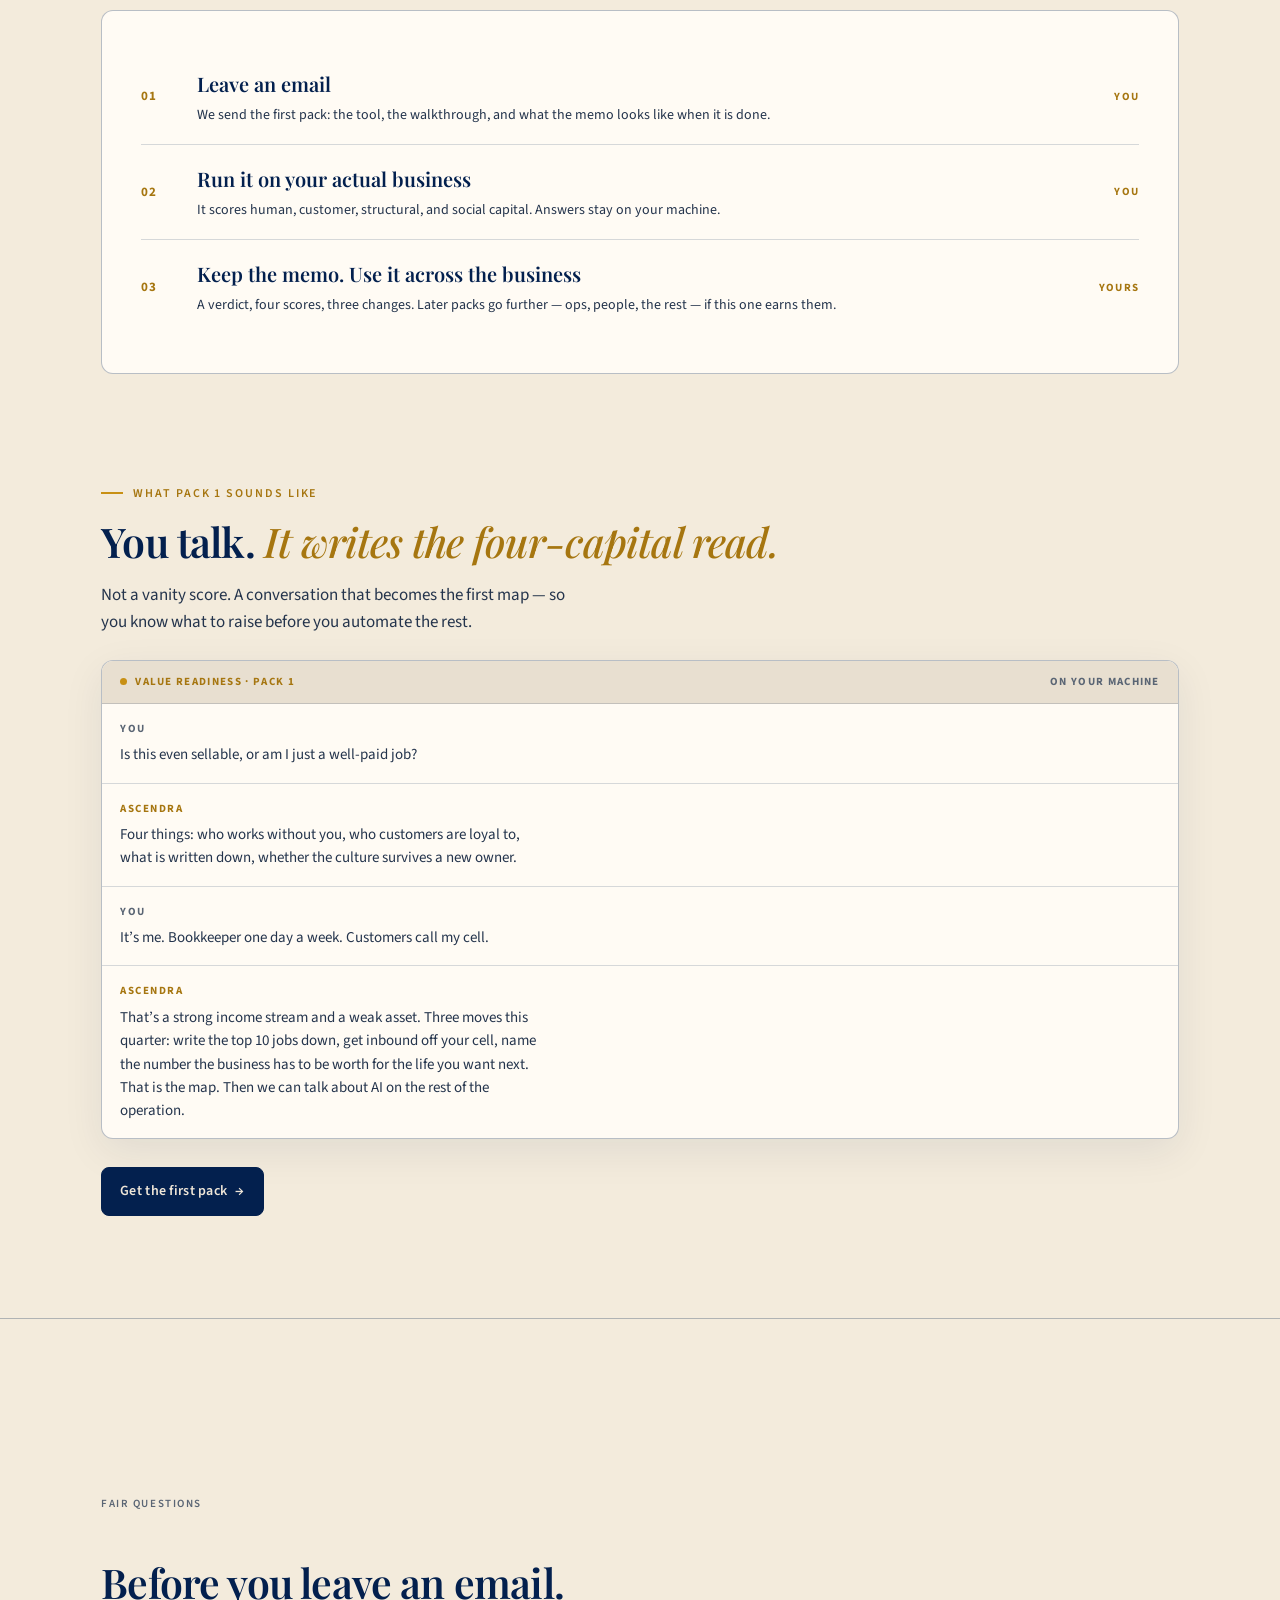
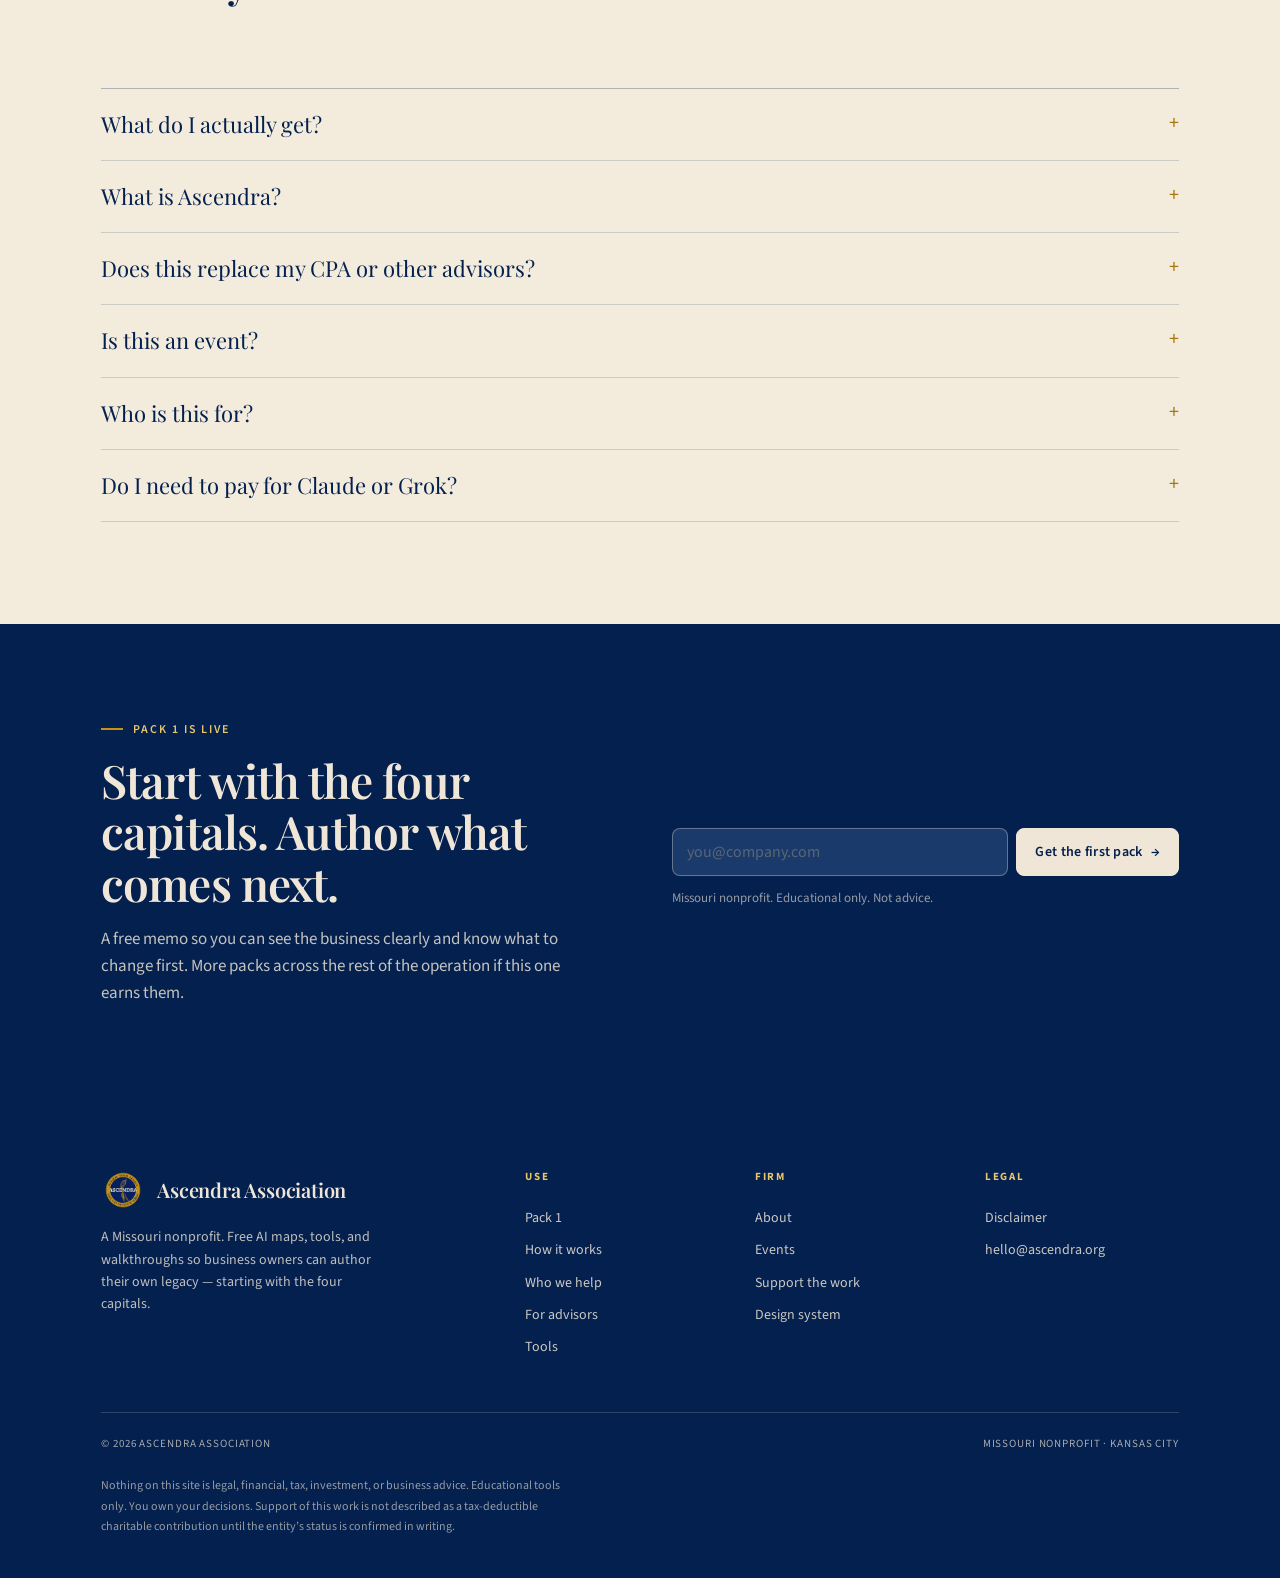
==== commit 615aab7a: "Split the site: homepage for owners, advisors get their own page. Homepage stays author-your-legacy." ====
--- a/index.html
+++ b/index.html
@@ -3,8 +3,8 @@
 <head>
 <meta charset="utf-8" />
 <meta name="viewport" content="width=device-width,initial-scale=1" />
-<title>Ascendra — Author your own legacy. Bolt AI onto the process you already have.</title>
-<meta name="description" content="A Missouri nonprofit. Free, open AI packs that bolt onto the advisors and process you already have — so you walk in as their best client, not as a replacement for them." />
+<title>Ascendra — Author your own legacy. We’ll give you the map.</title>
+<meta name="description" content="A Missouri nonprofit. Free AI maps, tools, and walkthroughs so business owners can author their own legacy — starting with the four capitals in the business." />
 <link rel="preconnect" href="https://fonts.googleapis.com" />
 <link rel="preconnect" href="https://fonts.gstatic.com" crossorigin />
 <link href="https://fonts.googleapis.com/css2?family=Playfair+Display:ital,wght@0,500;0,600;1,500&family=Source+Sans+3:wght@400;600;700&display=swap" rel="stylesheet" />
@@ -17,14 +17,14 @@
 <header class="hero single" id="memo">
   <div class="wrap">
     <span class="eyebrow">Free AI packs for business owners · Missouri nonprofit</span>
-    <h1 class="h-display">Author your own legacy. <em>Don’t fire the people who already know you.</em></h1>
-    <p class="lead">We do not want owners ripping out their CPA, CFP, attorney, or bookkeeper for a machine. We bolt AI onto the process you already have — so those people can take the work somewhere the old shoebox never allowed.</p>
-    <p class="lead">Think of it as <strong>open packs for the business</strong>: maps, tools, and walkthroughs you can run and then hand down the table. Each pack is a finished file, the questions to ask, a glossary so you can talk as a peer, and recommendations that make a good advisor sit up. First pack is the <strong>Value Readiness Memo</strong>. Human in the loop is still the advisor. You become the client they have been waiting for.</p>
+    <h1 class="h-display">Author your own legacy. <em>We’ll give you the map.</em></h1>
+    <p class="lead">Ascendra helps business owners use AI to take the process they already have to a height the old way of working could not reach — across the whole company, not just the books. Maps of what to do. Tools you can run. Walkthroughs so you are not staring at a blank chat.</p>
+    <p class="lead">We start with a comprehensive read of the <strong>four sources of capital</strong> in your business. That first pack is live now: the <strong>Value Readiness Memo</strong>. More packs follow if this one gets used.</p>
     <form class="capture" data-capture>
       <input type="email" name="email" required placeholder="you@company.com" autocomplete="email" aria-label="Email" />
-      <button class="cta primary" type="submit">Email me the memo <span class="arrow">→</span></button>
+      <button class="cta primary" type="submit">Get the first pack <span class="arrow">→</span></button>
     </form>
-    <p class="capture-note">About ten minutes. Your answers stay on your machine. No pitch. No call. No membership.</p>
+    <p class="capture-note">About ten minutes in Claude or Grok. Your answers stay on your machine. No pitch. No call.</p>
   </div>
 </header>
 
@@ -33,25 +33,25 @@
     <div class="sec-head">
       <span class="mono-sm">The problem</span>
       <div>
-        <h2 class="h-section">You already have a process. <em>Don’t blow it up for a chatbot.</em></h2>
-        <p class="lead" style="margin-top:18px">The advisor is expensive because the last ten percent is judgment a model cannot sign. Most owners never get that ten percent. They either walk in with a shoebox — or they fire the relationship and hope the machine is enough. Neither one authors a legacy.</p>
+        <h2 class="h-section">You want to author a legacy. <em>The business still lives in you.</em></h2>
+        <p class="lead" style="margin-top:18px">AI is here. A map for using it on an actual company is not. Most owners either pay someone to think for them, or open a blank chat and stall. Neither one writes the next chapter on your terms.</p>
       </div>
     </div>
     <div class="wf-problems">
       <article class="wf-card">
         <div class="k">External</div>
-        <h3>You hand them a mess.</h3>
-        <p>Bank exports. A pile of receipts. Half-remembered questions. They are too skilled for that work, and you are paying them to do it anyway.</p>
+        <h3>The company lives in your cell phone.</h3>
+        <p>Customers call you. Processes are in your head. A bookkeeper comes one day a week. That can be good income and still be a weak asset.</p>
       </article>
       <article class="wf-card">
         <div class="k">Internal</div>
-        <h3>You cannot talk as a peer yet.</h3>
-        <p>You know the business. You do not have the language, the packet, or the questions. So you nod, take notes, and leave unsure you got your money’s worth.</p>
+        <h3>You cannot see the whole picture.</h3>
+        <p>Scale, sell, or keep it — you do not have a clean read of what the business is actually made of. Gut feel is not a map.</p>
       </article>
       <article class="wf-card">
         <div class="k">The point</div>
-        <h3>Bolt it on. Don’t rip it out.</h3>
-        <p>The models get you up the curve. The people you already pay stay in the loop — at the level that is actually worth the rate. Same relationships. A different height.</p>
+        <h3>Empower the process you already have.</h3>
+        <p>Do not blow it up for a machine. Bolt AI onto it — ops, people, customers, the books — and take the whole thing higher.</p>
       </article>
     </div>
   </div>
@@ -61,66 +61,98 @@
   <div class="wrap pad-b" style="padding-top: clamp(48px, 7vw, 80px)">
     <div class="split">
       <div>
-        <span class="eyebrow">What we actually make</span>
-        <h2 class="h-section" style="margin-top:16px">The advisor’s perfect client. <em>That’s you, with a packet.</em></h2>
-        <p class="lead" style="margin-top:18px">Ascendra Association is a Kansas City nonprofit. Open packs for owners: bolt AI onto the suppliers and advisors you already trust. Do not destroy those relationships for a machine.</p>
-        <p class="body" style="margin-top:16px">Each pack is meant to leave you with four things: a <strong>finished file</strong> you can send ahead, a <strong>list of questions</strong> worth the hour, a short <strong>glossary</strong> so you are learning, and <strong>recommendations</strong> that make a good advisor think: yes — this owner is finally using me at full capacity.</p>
-        <p class="body" style="margin-top:16px">Pack one is the <strong>Value Readiness Memo</strong>. Four capitals. What is trapped in the owner. Three changes to take into that conversation. Not a valuation. A brief.</p>
+        <span class="eyebrow">Pack 1 · launching now</span>
+        <h2 class="h-section" style="margin-top:16px">Start with the four capitals. <em>Then you know what to change.</em></h2>
+        <p class="lead" style="margin-top:18px">Every company is made of four sources of capital: <strong>human, customer, structural, and social</strong>. Until you can see those clearly, AI on the rest of the business is guessing.</p>
+        <p class="body" style="margin-top:16px">The <strong>Value Readiness Memo</strong> is the first pack. You run it. It writes a one-page read: whether the company is an asset or still a job, where value is trapped in you, and three changes for this quarter. That is the foundation. Later packs go across the rest of the operation.</p>
       </div>
       <aside class="scorecard" aria-label="Sample memo">
         <div class="head">
-          <span class="mono-sm" style="color:var(--gold-deep)">Sample brief</span>
-          <span class="mono-sm">Take this in</span>
+          <span class="mono-sm" style="color:var(--gold-deep)">Sample · four capitals</span>
+          <span class="mono-sm">Pack 1</span>
         </div>
         <div class="score-row"><span class="k">Human capital</span><span class="v low">You</span></div>
         <div class="score-row"><span class="k">Customer capital</span><span class="v low">Your cell</span></div>
         <div class="score-row"><span class="k">Structural capital</span><span class="v low">Undocumented</span></div>
         <div class="score-row"><span class="k">Social capital</span><span class="v mid">Owner-held</span></div>
         <div class="score-verdict">
-          <span class="mono-sm" style="color:var(--stop)">For the advisor</span>
-          <p>Strong income. Weak asset. The hour is for transferable value — not reconstructing the calendar.</p>
+          <span class="mono-sm" style="color:var(--stop)">Verdict</span>
+          <p>Strong income. Weak asset. Start here before you automate anything else.</p>
         </div>
       </aside>
     </div>
   </div>
 </section>
 
-<section id="plan">
+<section id="who">
   <div class="wrap pad-b">
     <div class="sec-head">
+      <span class="mono-sm">Who this is for</span>
+      <div>
+        <h2 class="h-section">Owners of a real operation. <em>Different trades. Same problem.</em></h2>
+      </div>
+    </div>
+    <div class="pack-grid">
+      <article class="pack">
+        <span class="pill"><span class="dot"></span>Trades</span>
+        <h3>Field and shop businesses</h3>
+        <p>The work is in the truck, the crew, and your phone. The four capitals still decide whether it is an asset.</p>
+      </article>
+      <article class="pack">
+        <span class="pill"><span class="dot"></span>Practices</span>
+        <h3>Professional firms</h3>
+        <p>Law, accounting, medical, design — the reputation is yours. The pack asks what survives you.</p>
+      </article>
+      <article class="pack">
+        <span class="pill"><span class="dot"></span>Services</span>
+        <h3>Owner-operated service companies</h3>
+        <p>Agencies, shops, local operators. Income is real. Transferable value is the question.</p>
+      </article>
+      <article class="pack">
+        <span class="pill"><span class="dot"></span>Also</span>
+        <h3>If you advise owners</h3>
+        <p>CPAs, CFPs, attorneys — we are not replacing you. <a href="advisors.html" style="text-decoration:underline">A page you can send to clients →</a></p>
+      </article>
+    </div>
+  </div>
+</section>
+
+<section id="plan" class="rule-strong">
+  <div class="wrap pad-b" style="padding-top: clamp(48px, 7vw, 80px)">
+    <div class="sec-head">
       <span class="mono-sm">The plan</span>
       <div>
-        <h2 class="h-section">Run the pack. <em>Walk in with a file, not a shoebox.</em></h2>
+        <h2 class="h-section">Three steps. <em>Pack 1 is the four capitals.</em></h2>
       </div>
     </div>
     <div class="criteria">
       <div class="crit-row">
         <div class="n">01</div>
-        <div class="t">Leave an email<small>We send the pack: the tool, the walkthrough, and what “done” looks like to send.</small></div>
+        <div class="t">Leave an email<small>We send the first pack: the tool, the walkthrough, and what the memo looks like when it is done.</small></div>
         <div class="v">You</div>
       </div>
       <div class="crit-row">
         <div class="n">02</div>
-        <div class="t">Run it on your actual business<small>Paste into Claude or Grok. Answers stay on your machine. We never see your books.</small></div>
+        <div class="t">Run it on your actual business<small>It scores human, customer, structural, and social capital. Answers stay on your machine.</small></div>
         <div class="v">You</div>
       </div>
       <div class="crit-row">
         <div class="n">03</div>
-        <div class="t">Send the packet. Sit down as a peer<small>Finished file, questions to ask, glossary, recommendations. Optional $10 if it helped. Then let the advisor do the work only they can do.</small></div>
-        <div class="v">Together</div>
-      </div>
-    </div>
-  </div>
-</section>
-
-<section id="demo" class="rule-strong">
-  <div class="wrap pad-b" style="padding-top: clamp(48px, 7vw, 80px)">
-    <span class="eyebrow">What it sounds like</span>
-    <h2 class="h-section" style="margin: 14px 0 12px">You talk. <em>It writes the brief you walk in with.</em></h2>
-    <p class="lead" style="margin-bottom:24px">Not a vanity score. A conversation that becomes the file, the questions, and the recommendations — so the advisor’s hour starts at the interesting part.</p>
+        <div class="t">Keep the memo. Use it across the business<small>A verdict, four scores, three changes. Later packs go further — ops, people, the rest — if this one earns them.</small></div>
+        <div class="v">Yours</div>
+      </div>
+    </div>
+  </div>
+</section>
+
+<section id="demo">
+  <div class="wrap pad-b">
+    <span class="eyebrow">What pack 1 sounds like</span>
+    <h2 class="h-section" style="margin: 14px 0 12px">You talk. <em>It writes the four-capital read.</em></h2>
+    <p class="lead" style="margin-bottom:24px">Not a vanity score. A conversation that becomes the first map — so you know what to raise before you automate the rest.</p>
     <div class="transcript">
       <div class="transcript-bar">
-        <span class="live">Value readiness</span>
+        <span class="live">Value readiness · pack 1</span>
         <span>On your machine</span>
       </div>
       <div class="t-row">
@@ -137,72 +169,45 @@
       </div>
       <div class="t-row agent">
         <div class="t-who">Ascendra</div>
-        <p>That’s a strong income stream and a weak asset. Three moves this quarter: write the top 10 jobs down, get inbound off your cell, name the number the business has to be worth for the life you want next. Take this page to your CFP. Ask them which of the three changes actually moves transferable value in your situation — that is the hour.</p>
+        <p>That’s a strong income stream and a weak asset. Three moves this quarter: write the top 10 jobs down, get inbound off your cell, name the number the business has to be worth for the life you want next. That is the map. Then we can talk about AI on the rest of the operation.</p>
       </div>
     </div>
     <div style="margin-top:28px">
-      <a href="#memo" class="cta primary">Email me the memo <span class="arrow">→</span></a>
-    </div>
-  </div>
-</section>
-
-<section>
-  <div class="wrap pad-b">
-    <div class="sec-head">
-      <span class="mono-sm">Stakes</span>
-      <div>
-        <h2 class="h-section">Same advisor. <em>A completely different hour.</em></h2>
-      </div>
-    </div>
-    <div class="wf-stakes">
-      <article class="wf-card fail">
-        <div class="k">Shoebox</div>
-        <h3>You pay expert rates for cleanup.</h3>
-        <p>They reconstruct your year from fragments. You leave with homework you already knew. The judgment you paid for never gets used.</p>
-      </article>
-      <article class="wf-card win">
-        <div class="k">Packet</div>
-        <h3>They spend the hour on the work only they can do.</h3>
-        <p>You walk in as a peer: file sent ahead, questions listed, terms learned, recommendations on the table. That is how you get ten times more from the person you already trust.</p>
-      </article>
-    </div>
-  </div>
-</section>
-
-<section id="faq">
-  <div class="wrap pad-b">
+      <a href="#memo" class="cta primary">Get the first pack <span class="arrow">→</span></a>
+    </div>
+  </div>
+</section>
+
+<section id="faq" class="rule-strong">
+  <div class="wrap pad-b" style="padding-top: clamp(48px, 7vw, 80px)">
     <div class="sec-head stack">
       <span class="mono-sm">Fair questions</span>
       <h2 class="h-section">Before you leave an email.</h2>
     </div>
     <div class="faq">
       <details>
-        <summary>Does this replace my CPA, CFP, or attorney?</summary>
-        <p>No. That would be the mistake. Do not destroy a working relationship for a machine. Bolt the pack onto it. The human in the loop is still the advisor. You walk in with a finished file, questions, a glossary, and recommendations — so they can do the work only they can do. Educational only. Not advice, not a valuation, not a stamp.</p>
-      </details>
-      <details>
         <summary>What do I actually get?</summary>
-        <p>The first pack: a tool you paste into Claude or Grok, a walkthrough, and an output meant to travel. A Value Readiness Memo (asset vs. job, four capitals, what is trapped in you, three changes), plus questions to take into the next advisor meeting and a short glossary so you can talk as a peer. You keep the file. We never see your answers.</p>
+        <p>Pack 1: a tool you paste into Claude or Grok, a walkthrough, and a one-page Value Readiness Memo — four capitals, asset vs. job, what is trapped in you, three changes. You keep the file. Later packs apply AI across more of the business if this one gets used.</p>
       </details>
       <details>
         <summary>What is Ascendra?</summary>
-        <p>A Missouri nonprofit. Open AI packs for owners — a map, tools, and walkthroughs you bolt onto the process you already have. First pack is the memo. More if this one gets used. We are not here to replace your CPA.</p>
+        <p>A Missouri nonprofit. We help business owners author their own legacy by giving away AI maps, tools, and walkthroughs — so the process you already have can go further. We start with the four capitals. We do not ask you to blow up the company for a machine.</p>
+      </details>
+      <details>
+        <summary>Does this replace my CPA or other advisors?</summary>
+        <p>No. Bolt it on. If you advise owners, there is a separate page you can send to clients.</p>
       </details>
       <details>
         <summary>Is this an event?</summary>
-        <p>No. The product is the pack. Meetups still have a page if they earn a date. If we host something, people on this list hear first.</p>
-      </details>
-      <details>
-        <summary>Is this a sales pitch?</summary>
-        <p>No. No “book a call,” no funnel, no equity ask. Leave an email, get the pack, optional support if it helped.</p>
+        <p>No. The product is the packs. Meetups still have a page if they earn a date.</p>
       </details>
       <details>
         <summary>Who is this for?</summary>
-        <p>Owners who already have a real operation — and who already pay, or should pay, a serious advisor. If you are pre-revenue, this will feel like someone else’s problem.</p>
+        <p>Owners of a real operation — trades, practices, services, product. If you are pre-revenue, this will feel like someone else’s problem.</p>
       </details>
       <details>
         <summary>Do I need to pay for Claude or Grok?</summary>
-        <p>The pack runs in tools many owners already have. We are not selling you an AI subscription, and we are not hosting your data.</p>
+        <p>The pack runs in tools many owners already have. We are not selling you an AI subscription.</p>
       </details>
     </div>
   </div>
@@ -212,16 +217,16 @@
   <div class="wrap">
     <div class="split">
       <div>
-        <span class="eyebrow" style="margin-bottom:16px">Do this</span>
-        <h2>Get the brief. Walk in ready. Keep the people you already pay.</h2>
-        <p class="lead" style="margin-top:16px">A free packet so the next expensive hour is spent on judgment, not cleanup. Bolt it on. Don’t rip the process out.</p>
+        <span class="eyebrow" style="margin-bottom:16px">Pack 1 is live</span>
+        <h2>Start with the four capitals. Author what comes next.</h2>
+        <p class="lead" style="margin-top:16px">A free memo so you can see the business clearly and know what to change first. More packs across the rest of the operation if this one earns them.</p>
       </div>
       <div>
         <form class="capture" data-capture>
           <input type="email" name="email" required placeholder="you@company.com" autocomplete="email" aria-label="Email" />
-          <button class="cta primary" type="submit">Email me the memo <span class="arrow">→</span></button>
+          <button class="cta primary" type="submit">Get the first pack <span class="arrow">→</span></button>
         </form>
-        <p class="capture-note">Missouri nonprofit. Educational only. Not advice. Your advisor still exists — now they can do the job you hired them for.</p>
+        <p class="capture-note">Missouri nonprofit. Educational only. Not advice.</p>
       </div>
     </div>
   </div>
